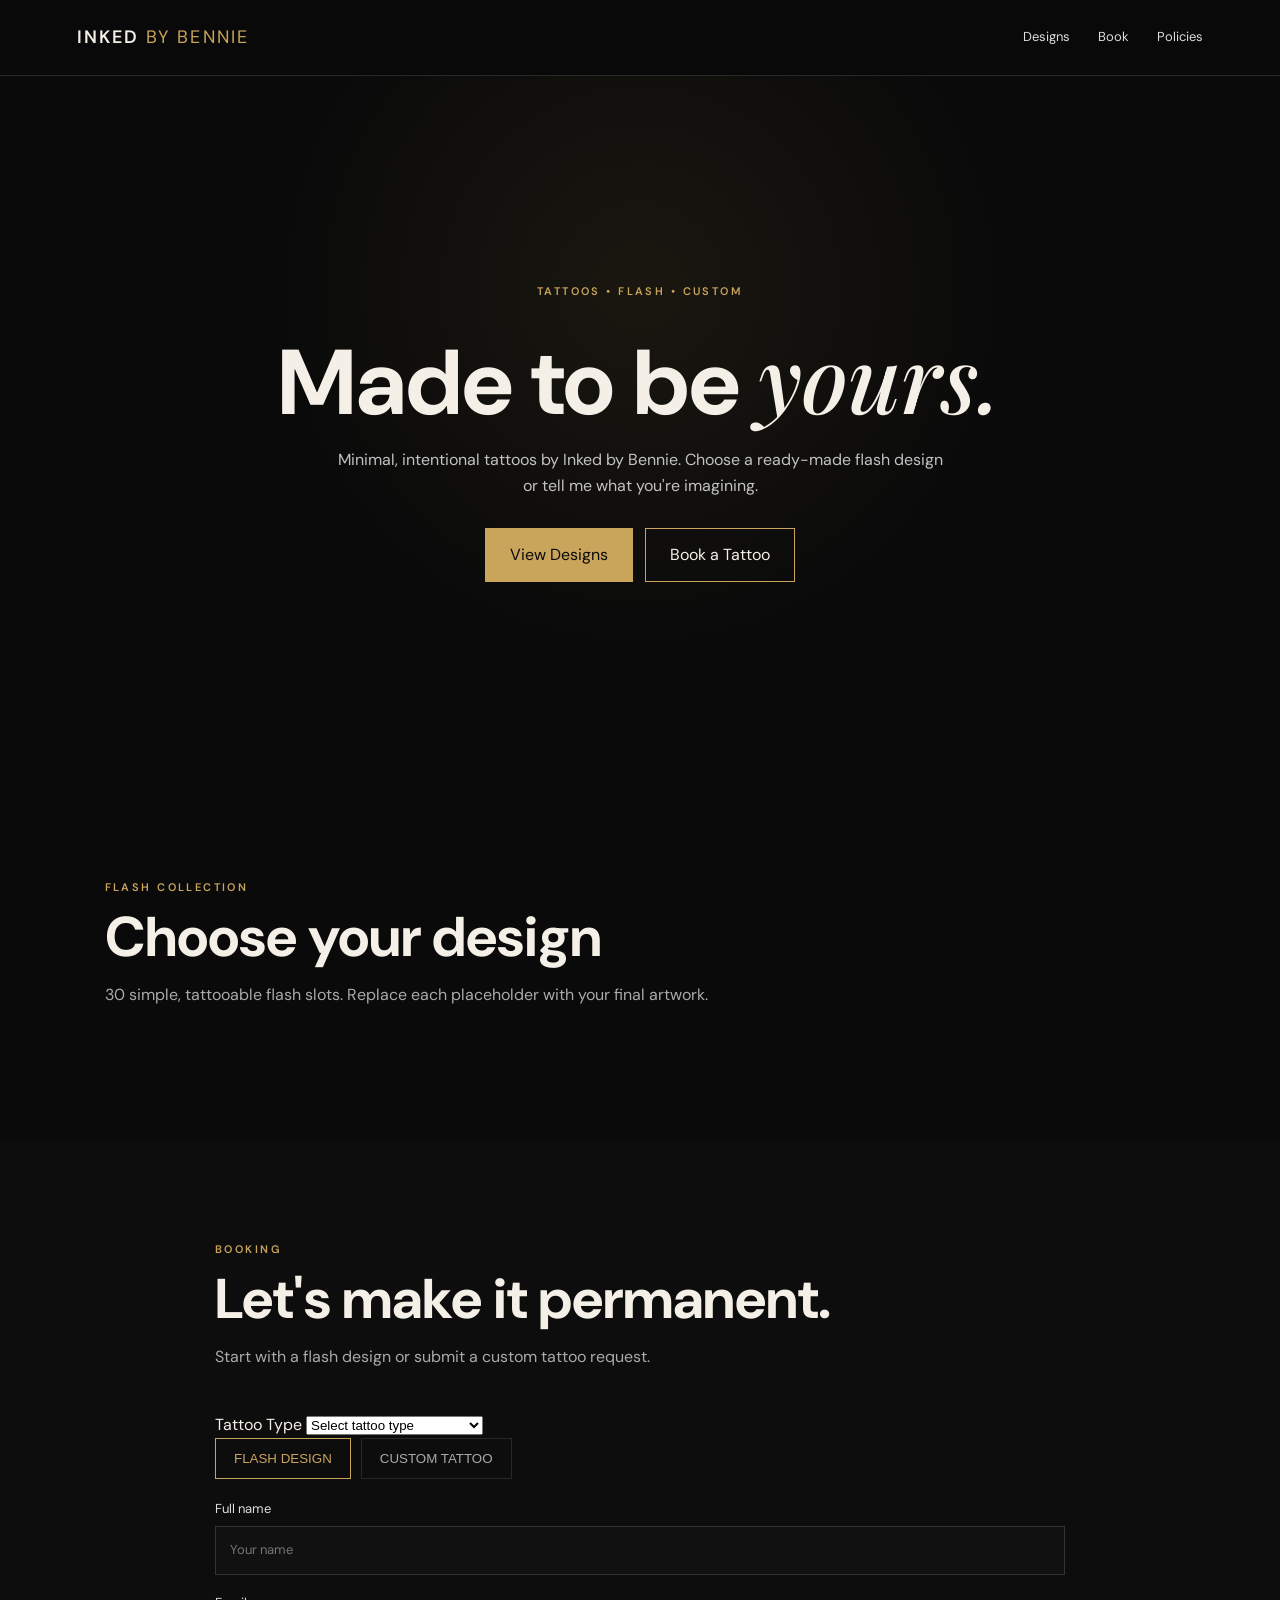
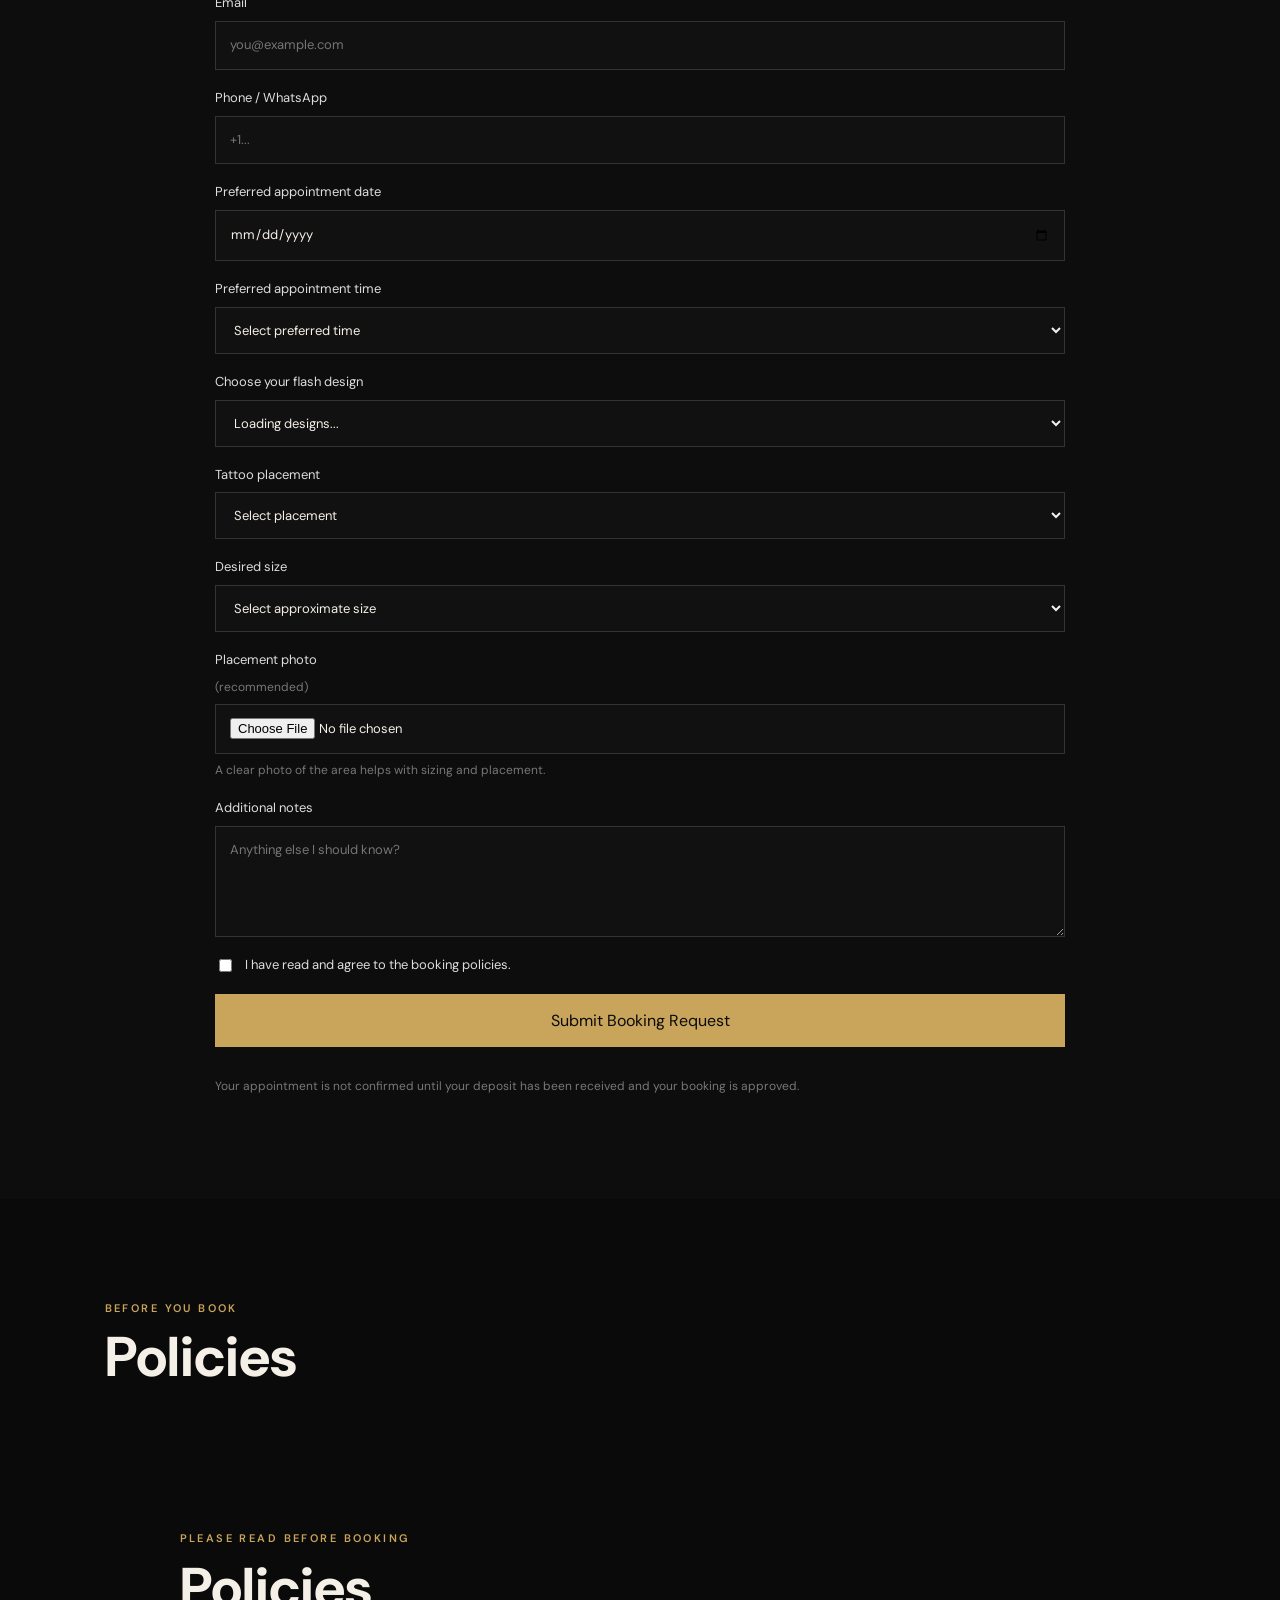
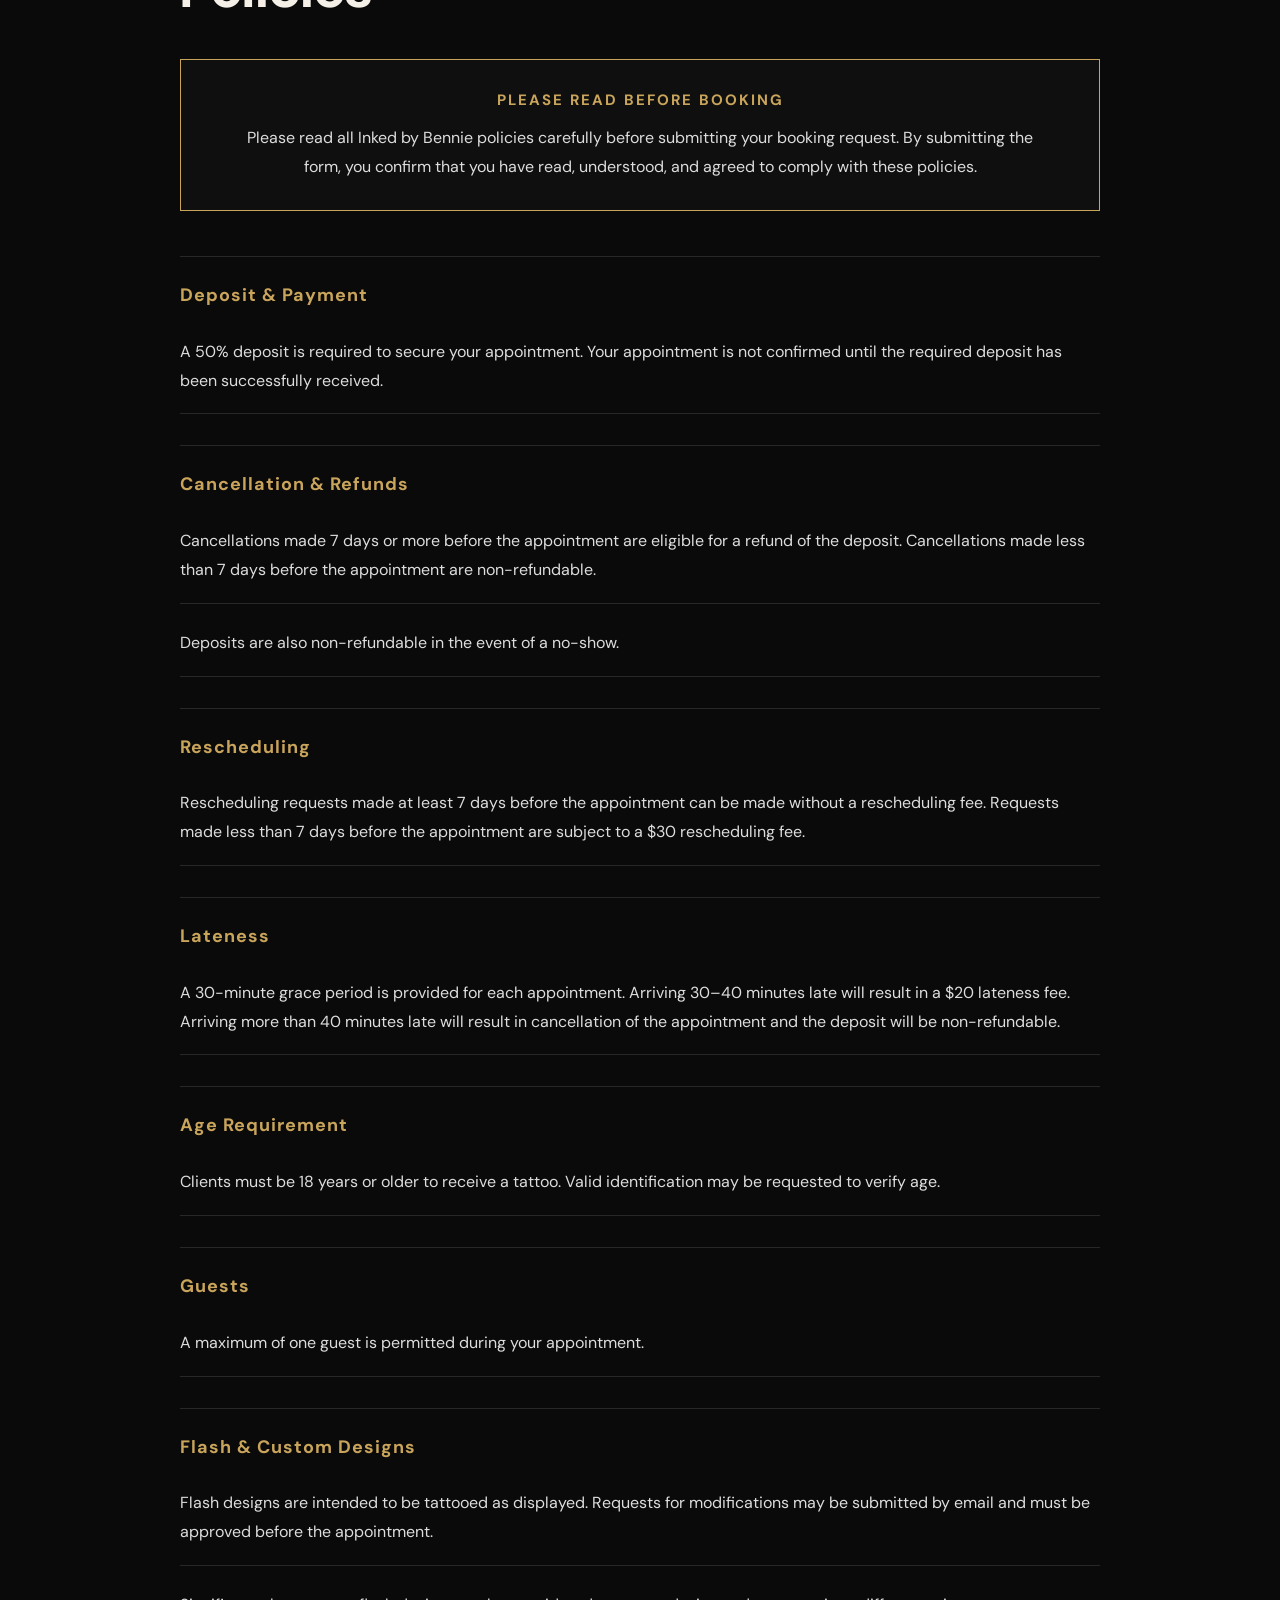
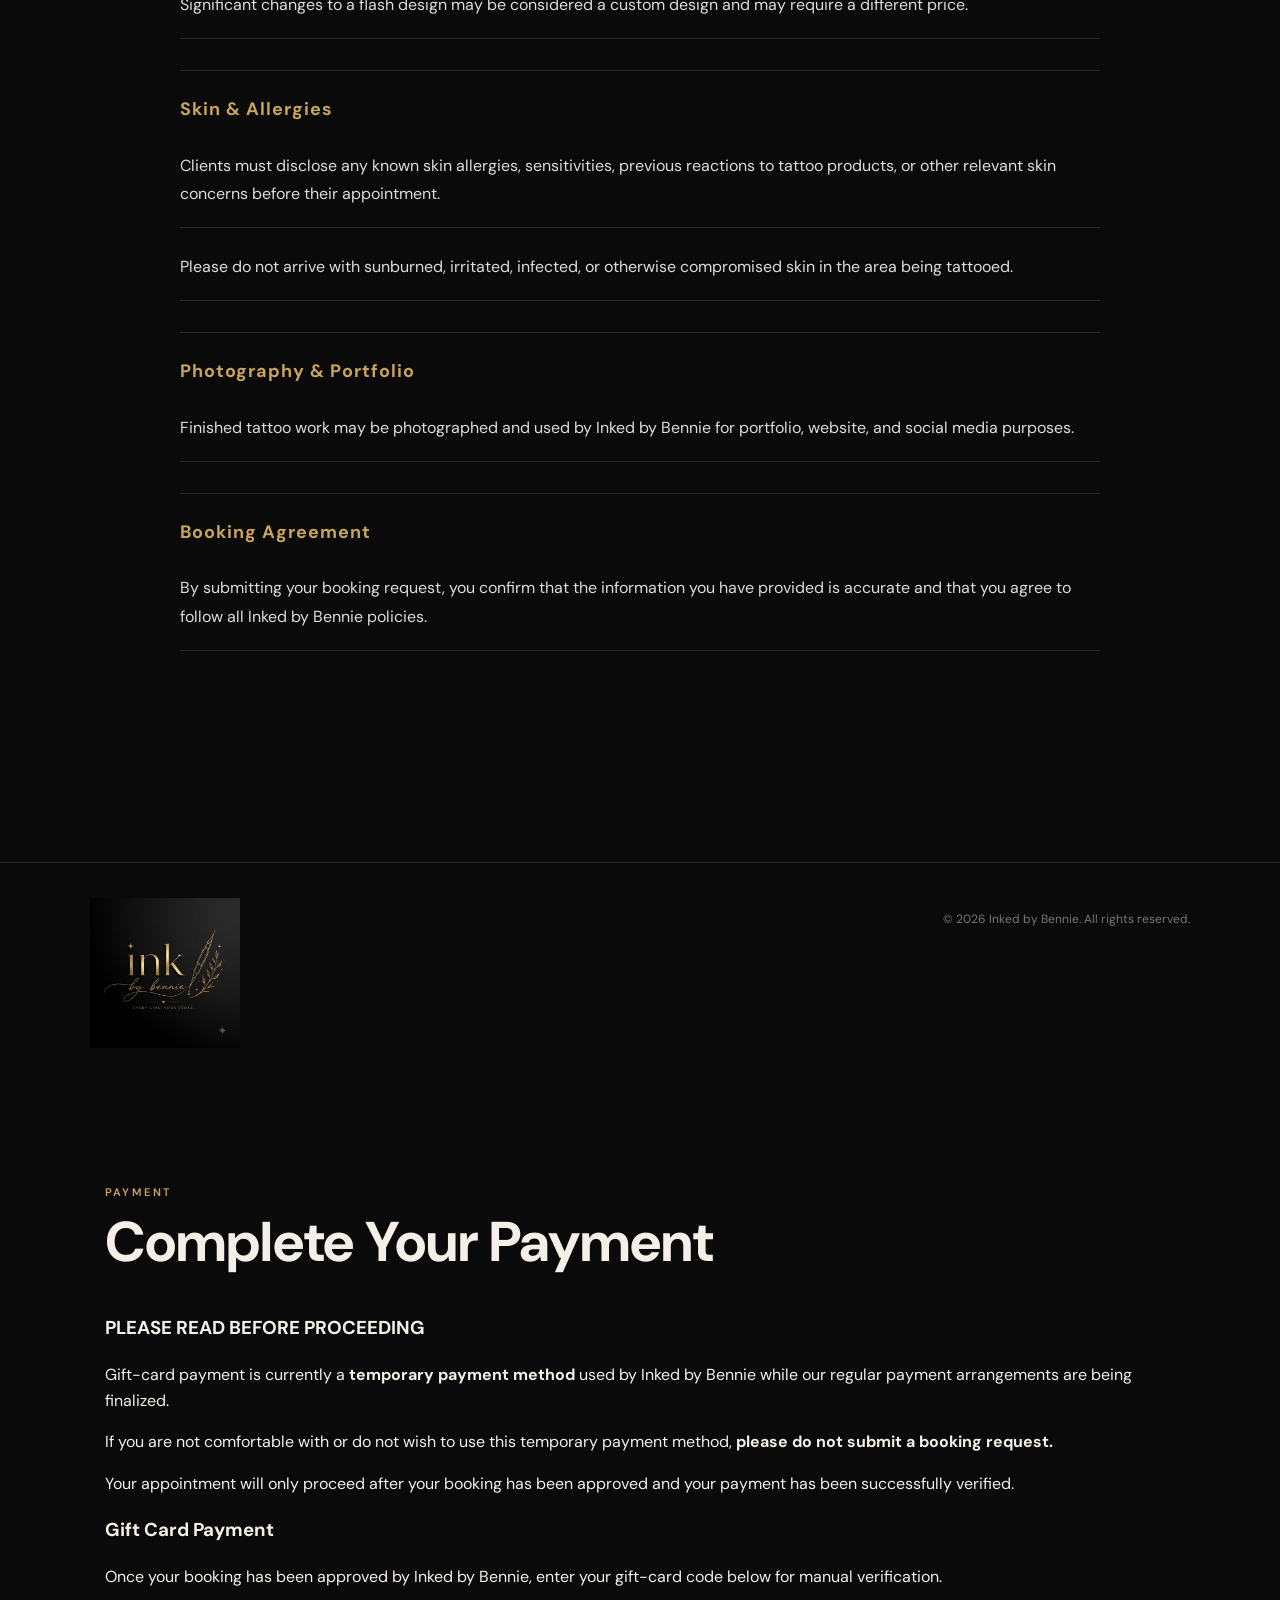
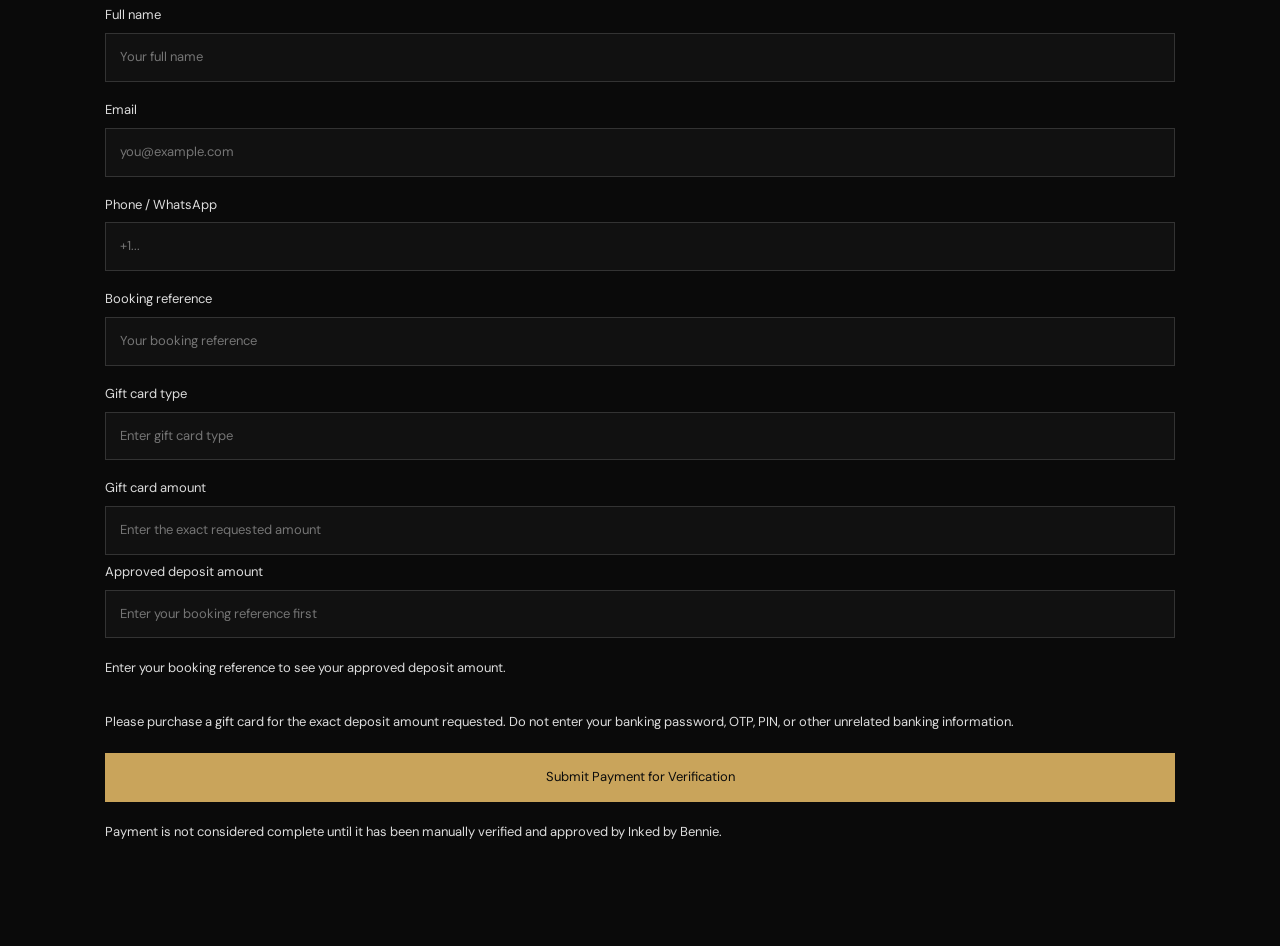
==== index.html @ 964f4976 "Update index.html" ====
<!DOCTYPE html>
<html lang="en">
<head>
  <meta charset="UTF-8">
  <meta name="viewport" content="width=device-width, initial-scale=1.0">
  <title>Inked by Bennie | Tattoo Studio</title>
  <meta name="description" content="Inked by Bennie — minimalist custom and flash tattoos.">
  <link rel="stylesheet" href="style.css">
</head>
<body>
<header class="nav">
  <a class="logo" href="index.html">INKED <span>BY BENNIE</span></a>
  <nav>
    <a href="#designs">Designs</a>
    <a href="#booking">Book</a>
    <a href="#policies">Policies</a>
  </nav>
</header>

<main>
<section class="hero">
  <p class="eyebrow">TATTOOS • FLASH • CUSTOM</p>
  <h1>Made to be <em>yours.</em></h1>
  <p class="hero-copy">Minimal, intentional tattoos by Inked by Bennie. Choose a ready-made flash design or tell me what you're imagining.</p>
  <div class="buttons">
    <a class="button gold" href="#designs">View Designs</a>
    <a class="button outline" href="#booking">Book a Tattoo</a>
  </div>
</section>

<section id="designs" class="section">
  <div class="section-head">
    <p class="eyebrow">FLASH COLLECTION</p>
    <h2>Choose your design</h2>
    <p>30 simple, tattooable flash slots. Replace each placeholder with your final artwork.</p>
  </div>
  <div class="grid">
    <!-- Replace each placeholder image with your actual design -->
    <script>
      <div id="flashFields">
  <label>Choose your flash design
    <select name="design">
      <option value="">Loading designs...</option>
    </select>
  </label>
</div>
      
    </script>
  </div>
</section>

<section id="booking" class="section dark-section">
  <div class="section-head">
    <p class="eyebrow">BOOKING</p>
    <h2>Let's make it permanent.</h2>
    <p>Start with a flash design or submit a custom tattoo request.</p>
  </div>
  <div class="form-group">
  <label for="tattooType">Tattoo Type</label>
  <select id="tattooType" name="tattooType" required>
    <option value="">Select tattoo type</option>
    <option value="Permanent Tattoo">Permanent Tattoo</option>
    <option value="Temporary Henna">Temporary Tattoo (Henna)</option>
  </select>
</div>

  <div class="booking-options">
    <button class="option active" data-type="flash">FLASH DESIGN</button>
    <button class="option" data-type="custom">CUSTOM TATTOO</button>
  </div>
<form id="bookingForm" class="form">
    <input type="hidden" id="requestType" name="requestType" value="Flash Design">

    <label>Full name<input name="name" required placeholder="Your name"></label>
    <label>Email<input type="email" name="email" required placeholder="you@example.com"></label>
    <label>Phone / WhatsApp<input name="phone" required placeholder="+1..."></label>
<label>Preferred appointment date
  <input type="date" name="preferred_date" required>
</label>

<label>Preferred appointment time
  <select name="preferred_time" required>
    <option value="">Select preferred time</option>
    <option>10:00 AM</option>
    <option>11:00 AM</option>
    <option>12:00 PM</option>
    <option>1:00 PM</option>
    <option>2:00 PM</option>
    <option>3:00 PM</option>
    <option>4:00 PM</option>
    <option>5:00 PM</option>
  </select>
</label>
    <div id="flashFields">
  <label>Choose your flash design
    <select name="design">
      <option value="">Loading designs...</option>
    </select>
  </label>
    </div>

    <div id="customFields" class="hidden">
      <label>Tell me about your idea<textarea name="idea" rows="5" placeholder="Describe the tattoo you have in mind..."></textarea></label>
      <label>Reference / inspiration image
        <input type="file" name="reference" accept="image/*">
        <small>Optional — upload an image that captures the style or idea.</small>
      </label>
    </div>

    <label>Tattoo placement
      <select name="placement" required>
        <option value="">Select placement</option>
        <option>Arm</option><option>Forearm</option><option>Wrist</option>
        <option>Hand</option><option>Shoulder</option><option>Back</option>
        <option>Chest</option><option>Rib</option><option>Thigh</option>
        <option>Calf</option><option>Ankle</option><option>Other</option>
      </select>
    </label>

    <label>Desired size
      <select name="size" required>
        <option value="">Select approximate size</option>
        <option>Under 3 cm</option><option>3–5 cm</option><option>5–10 cm</option>
        <option>10–15 cm</option><option>15+ cm</option><option>Not sure — I'd like advice</option>
      </select>
    </label>

    <label>Placement photo <span class="muted">(recommended)</span>
      <input type="file" name="placementPhoto" accept="image/*">
      <small>A clear photo of the area helps with sizing and placement.</small>
    </label>

    <label>Additional notes<textarea name="notes" rows="4" placeholder="Anything else I should know?"></textarea></label>

    <label class="check"><input type="checkbox" required> I have read and agree to the booking policies.</label>
    <button class="button gold full" type="submit">Submit Booking Request</button>
    <p class="form-note">Your appointment is not confirmed until your deposit has been received and your booking is approved.</p>
  </form>
</section>

<section id="policies" class="section">
  <div class="section-head">
    <p class="eyebrow">BEFORE YOU BOOK</p>
    <h2>Policies</h2>
  </div>
<section id="policies" class="section">
  <div class="section-head">
    <p class="eyebrow">PLEASE READ BEFORE BOOKING</p>
    <h2>Policies</h2>
  </div>

  <div class="read-me">
    <h3>PLEASE READ BEFORE BOOKING</h3>
    <p>
      Please read all Inked by Bennie policies carefully before submitting
      your booking request. By submitting the form, you confirm that you
      have read, understood, and agreed to comply with these policies.
    </p>
  </div>

  <div class="policies">

    <div class="policy-item">
      <h3>Deposit & Payment</h3>
      <p>
        A 50% deposit is required to secure your appointment. Your
        appointment is not confirmed until the required deposit has been
        successfully received.
      </p>
    </div>

    <div class="policy-item">
      <h3>Cancellation & Refunds</h3>
      <p>
        Cancellations made 7 days or more before the appointment are
        eligible for a refund of the deposit. Cancellations made less than
        7 days before the appointment are non-refundable.
      </p>
      <p>
        Deposits are also non-refundable in the event of a no-show.
      </p>
    </div>

    <div class="policy-item">
      <h3>Rescheduling</h3>
      <p>
        Rescheduling requests made at least 7 days before the appointment
        can be made without a rescheduling fee. Requests made less than
        7 days before the appointment are subject to a $30 rescheduling fee.
      </p>
    </div>

    <div class="policy-item">
      <h3>Lateness</h3>
      <p>
        A 30-minute grace period is provided for each appointment.
        Arriving 30–40 minutes late will result in a $20 lateness fee.
        Arriving more than 40 minutes late will result in cancellation of
        the appointment and the deposit will be non-refundable.
      </p>
    </div>

    <div class="policy-item">
      <h3>Age Requirement</h3>
      <p>
        Clients must be 18 years or older to receive a tattoo. Valid
        identification may be requested to verify age.
      </p>
    </div>

    <div class="policy-item">
      <h3>Guests</h3>
      <p>
        A maximum of one guest is permitted during your appointment.
      </p>
    </div>

    <div class="policy-item">
      <h3>Flash & Custom Designs</h3>
      <p>
        Flash designs are intended to be tattooed as displayed. Requests
        for modifications may be submitted by email and must be approved
        before the appointment.
      </p>
      <p>
        Significant changes to a flash design may be considered a custom
        design and may require a different price.
      </p>
    </div>

    <div class="policy-item">
      <h3>Skin & Allergies</h3>
      <p>
        Clients must disclose any known skin allergies, sensitivities,
        previous reactions to tattoo products, or other relevant skin
        concerns before their appointment.
      </p>
      <p>
        Please do not arrive with sunburned, irritated, infected, or
        otherwise compromised skin in the area being tattooed.
      </p>
    </div>

    <div class="policy-item">
      <h3>Photography & Portfolio</h3>
      <p>
        Finished tattoo work may be photographed and used by Inked by
        Bennie for portfolio, website, and social media purposes.
      </p>
    </div>

    <div class="policy-item">
      <h3>Booking Agreement</h3>
      <p>
        By submitting your booking request, you confirm that the
        information you have provided is accurate and that you agree to
        follow all Inked by Bennie policies.
      </p>
    </div>

  </div>
        </section>
</main>

<footer>
  <div class="logo">
  <div class="logo">
  <img src="1788184010178.png" alt="Inked by Bennie">
  </div>
  </div>
  <p>© 2026 Inked by Bennie. All rights reserved.</p>
</footer>

<script src="script.js"></script>
<!-- Payment Page -->
<section id="payment" class="section payment-page">

  <div class="section-head">
    <p class="eyebrow">PAYMENT</p>
    <h2>Complete Your Payment</h2>
  </div>

  <div class="payment-warning">
    <h3>PLEASE READ BEFORE PROCEEDING</h3>

    <p>
      Gift-card payment is currently a <strong>temporary payment method</strong>
      used by Inked by Bennie while our regular payment arrangements are being
      finalized.
    </p>

    <p>
      If you are not comfortable with or do not wish to use this temporary
      payment method, <strong>please do not submit a booking request.</strong>
    </p>

    <p>
      Your appointment will only proceed after your booking has been approved
      and your payment has been successfully verified.
    </p>
  </div>

  <div class="payment-box">

    <h3>Gift Card Payment</h3>

    <p>
      Once your booking has been approved by Inked by Bennie, enter your
      gift-card code below for manual verification.
    </p>
<form id="giftCardForm" class="form">

  <label>Full name
    <input type="text" name="name" placeholder="Your full name" required>
  </label>

  <label>Email
    <input type="email" name="email" placeholder="you@example.com" required>
  </label>

  <label>Phone / WhatsApp
    <input type="tel" name="phone" placeholder="+1..." required>
  </label>

  <label>Booking reference
    <input type="text" name="booking_reference" placeholder="Your booking reference" required>
  </label>

<label>Gift card type
  <input
    type="text"
    name="gift_card_brand"
    placeholder="Enter gift card type"
    required
  >
</label>

  <label>Gift card amount
    <input
      type="number"
      name="gift_card_amount"
      placeholder="Enter the exact requested amount"
      min="1"
      step="0.01"
      required
    >
  <label>Approved deposit amount
  <input
    type="number"
    id="giftCardAmount"
    name="gift_card_amount"
    placeholder="Enter your booking reference first"
    readonly
    required
  >
</label>

<p id="depositMessage" class="small">
  Enter your booking reference to see your approved deposit amount.
</p>

  <p class="small">
    Please purchase a gift card for the exact deposit amount requested.
    Do not enter your banking password, OTP, PIN, or other unrelated banking information.
  </p>

  <button type="submit" class="button gold full">
    Submit Payment for Verification
  </button>

</form>

    <p class="payment-note">
      Payment is not considered complete until it has been manually verified
      and approved by Inked by Bennie.
    </p>

  </div>

</section>
</body>
</html>
---- style.css ----
@import url('https://fonts.googleapis.com/css2?family=DM+Sans:wght@400;500;600&family=Playfair+Display:ital,wght@0,500;1,500&display=swap');

:root{--black:#0a0a0a;--soft:#111;--gold:#c9a45b;--cream:#f5f0e7;--gray:#aaa;--line:#282828}
*{box-sizing:border-box}html{scroll-behavior:smooth}body{margin:0;background:var(--black);color:var(--cream);font-family:"DM Sans",sans-serif;line-height:1.6}
a{color:inherit;text-decoration:none}.nav{height:76px;padding:0 6%;display:flex;align-items:center;justify-content:space-between;border-bottom:1px solid var(--line);position:sticky;top:0;background:rgba(10,10,10,.94);backdrop-filter:blur(12px);z-index:10}
.logo{font-weight:600;letter-spacing:.12em;font-size:15px}.logo span{color:var(--gold);font-weight:400}.nav nav{display:flex;gap:28px;font-size:13px;color:#ddd}.nav nav a:hover{color:var(--gold)}
.hero{min-height:78vh;display:grid;place-content:center;text-align:center;padding:90px 7%;background:radial-gradient(circle at 50% 30%,#1a1710 0,#0a0a0a 45%);}.eyebrow{color:var(--gold);font-size:11px;letter-spacing:.22em;font-weight:600}
h1{font-size:clamp(48px,9vw,92px);line-height:1;margin:18px 0}h1 em,h2 em{font-family:"Playfair Display",serif;font-weight:500}h2{font-size:clamp(34px,5vw,56px);line-height:1.05;margin:8px 0 15px}.hero-copy{max-width:620px;margin:0 auto 30px;color:#c2c2c2}.buttons{display:flex;justify-content:center;gap:12px;flex-wrap:wrap}
.button{display:inline-block;border:1px solid var(--gold);padding:13px 24px;font:inherit;cursor:pointer;transition:.2s}.gold{background:var(--gold);color:#0b0b0b}.gold:hover{filter:brightness(1.08)}.outline{color:var(--cream)}.outline:hover{background:#17140e}.full{width:100%}
.section{padding:90px 7%;max-width:1250px;margin:auto}.section-head{max-width:720px;margin-bottom:42px}.section-head p:not(.eyebrow){color:var(--gray)}
.grid{display:grid;grid-template-columns:repeat(3,1fr);gap:18px}.card{border:1px solid var(--line);background:#0e0e0e}.design-placeholder{aspect-ratio:1;background:#151515;display:grid;place-items:center;color:#666;letter-spacing:.16em;font-size:11px}.card-info{padding:13px 15px;display:flex;justify-content:space-between;font-size:13px}.card-info span{color:#777}
.dark-section{max-width:none;background:#0d0d0d}.dark-section>*{max-width:850px;margin-left:auto;margin-right:auto}.booking-options{display:flex;gap:10px;margin-bottom:20px}.option{background:transparent;color:#aaa;border:1px solid var(--line);padding:12px 18px;cursor:pointer}.option.active{color:var(--gold);border-color:var(--gold)}
.form{display:grid;gap:18px}.form label{display:grid;gap:7px;font-size:13px;color:#ddd}.form input,.form select,.form textarea{width:100%;padding:13px 14px;border:1px solid #333;background:#111;color:var(--cream);font:inherit;border-radius:0}.form input:focus,.form select:focus,.form textarea:focus{outline:1px solid var(--gold);border-color:var(--gold)}small,.form-note,.muted{color:#777;font-size:12px}.check{display:flex!important;grid-template-columns:auto 1fr;align-items:center;gap:10px!important}.check input{width:auto}.hidden{display:none!important}.policies{border-top:1px solid var(--line)}.policies p{padding:18px 0;border-bottom:1px solid var(--line);margin:0}footer{border-top:1px solid var(--line);padding:35px 7%;display:flex;justify-content:space-between;gap:20px;color:#777;font-size:12px}
@media(max-width:700px){.nav{padding:0 5%}.nav nav{gap:14px}.grid{grid-template-columns:repeat(2,1fr);gap:10px}.section{padding:65px 5%}.hero{min-height:72vh;padding:70px 5%}footer{flex-direction:column}.booking-options{flex-direction:column}.option{width:100%}}
/* Policies */
.read-me {
  border: 1px solid var(--gold);
  padding: 28px;
  margin: 30px 0 45px;
  background: rgba(255,255,255,0.02);
  text-align: center;
}

.read-me h3 {
  margin: 0 0 12px;
  color: var(--gold);
  letter-spacing: 2px;
  font-size: 15px;
}

.read-me p {
  margin: 0 auto;
  max-width: 800px;
  line-height: 1.8;
  color: #ddd;
}

.policy-item {
  padding: 24px 0;
  border-bottom: 1px solid rgba(255,255,255,0.12);
}

.policy-item:last-child {
  border-bottom: none;
}

.policy-item h3 {
  margin: 0 0 10px;
  color: var(--gold);
  letter-spacing: 1px;
  font-size: 18px;
}

.policy-item p {
  margin: 7px 0;
  line-height: 1.8;
  color: #ddd;
}

@media (max-width: 700px) {
  .read-me {
    padding: 22px 18px;
  }
.nav {
  display: flex;
  align-items: center;
  justify-content: space-between;
  padding: 15px 20px;
}

.nav .logo {
  display: block;
  text-decoration: none;
  color: var(--gold);
  font-size: 18px;
  font-weight: bold;
}
  .policy-item {
    padding: 20px 0;
  }
}
/* Logo */
.logo img {
  width: 150px;
  height: auto;
  display: block;
}
.logo {
  font-size: 18px;
  }
@media (max-width: 700px) {
  .logo img {
    width: 120px;
  }
}
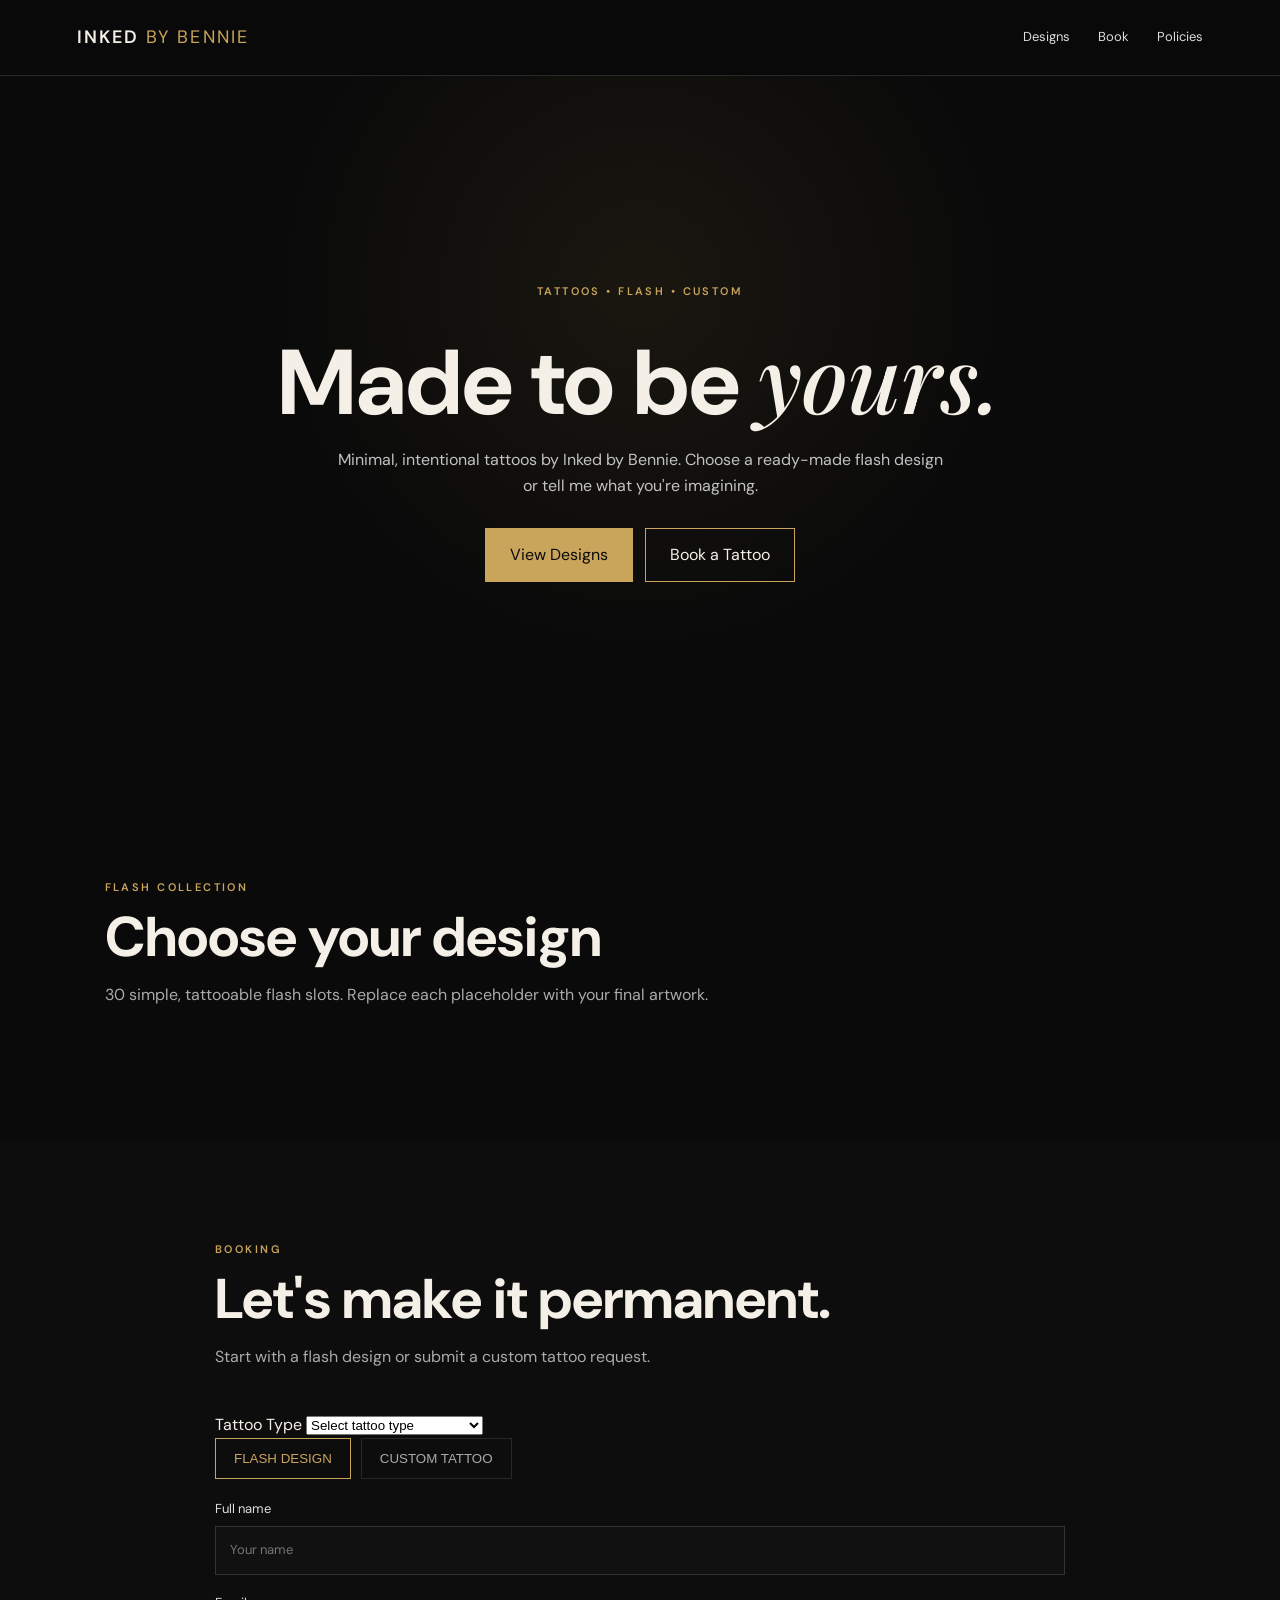
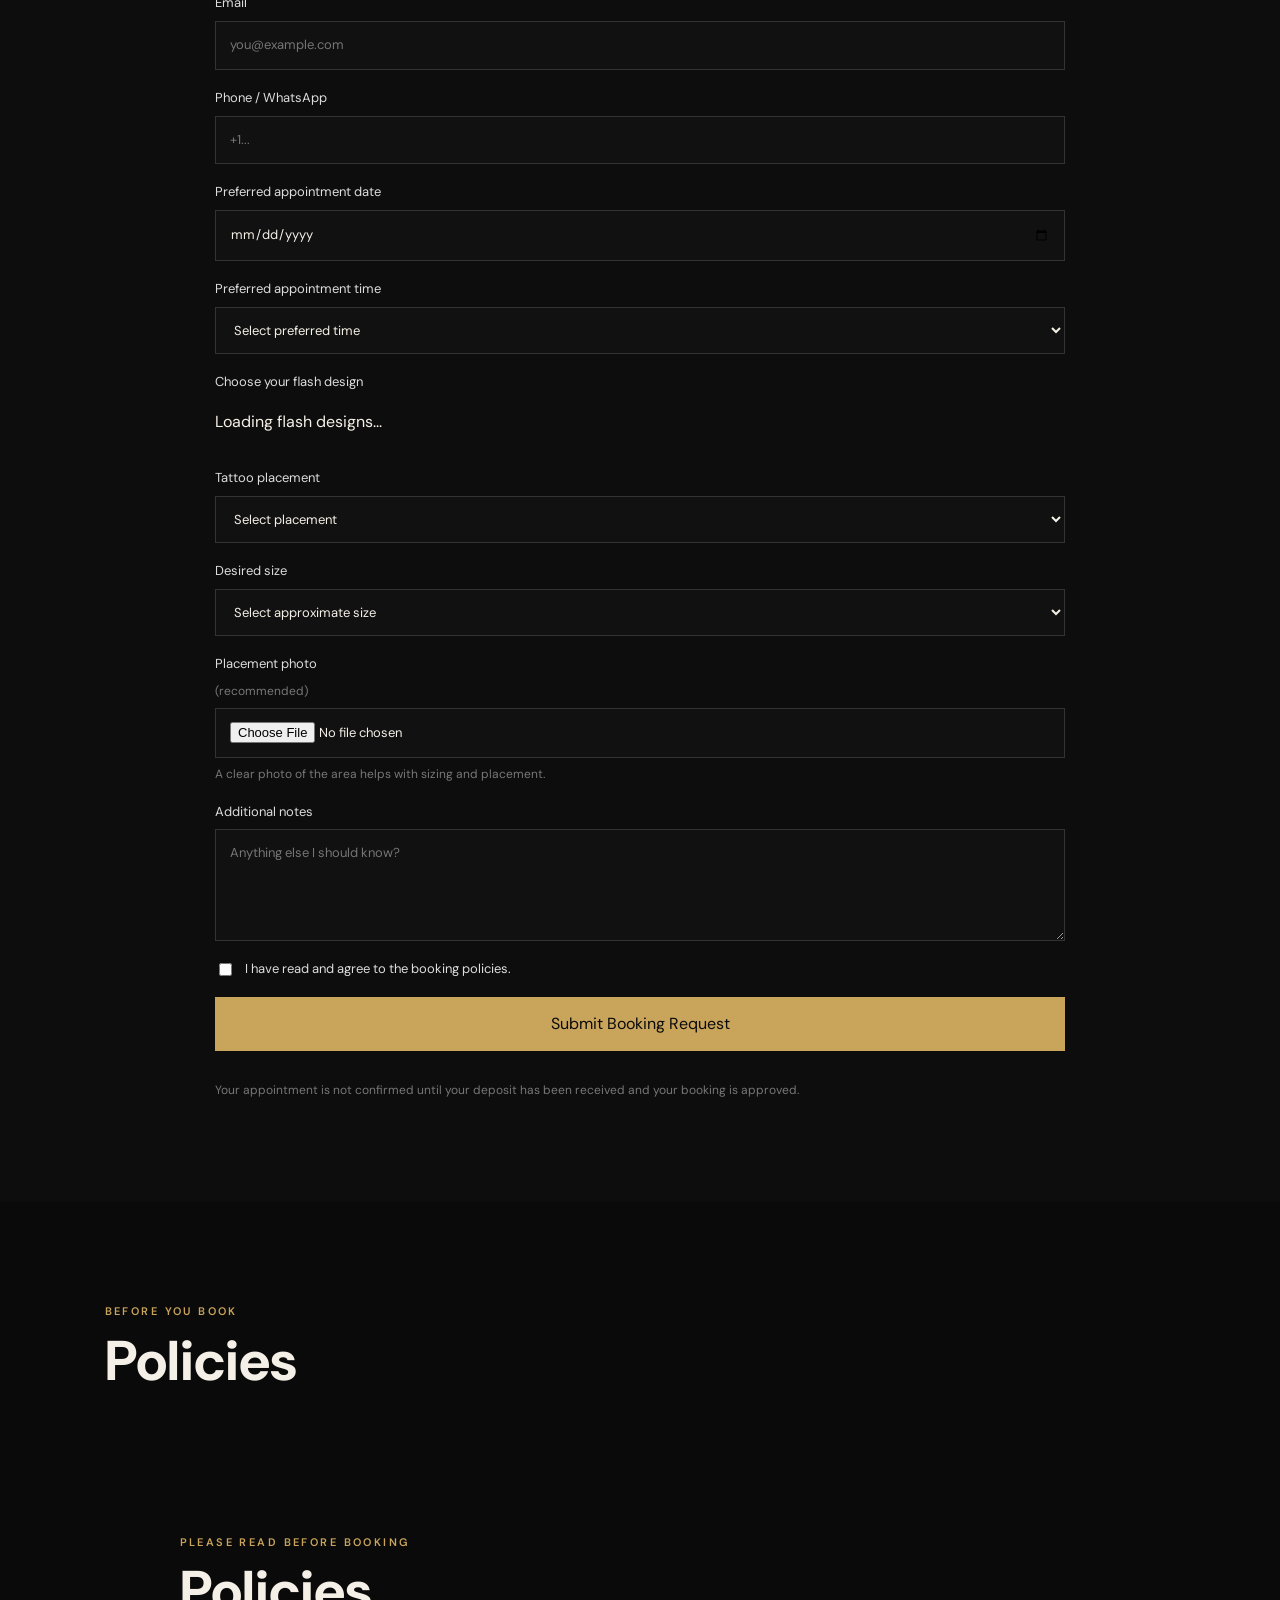
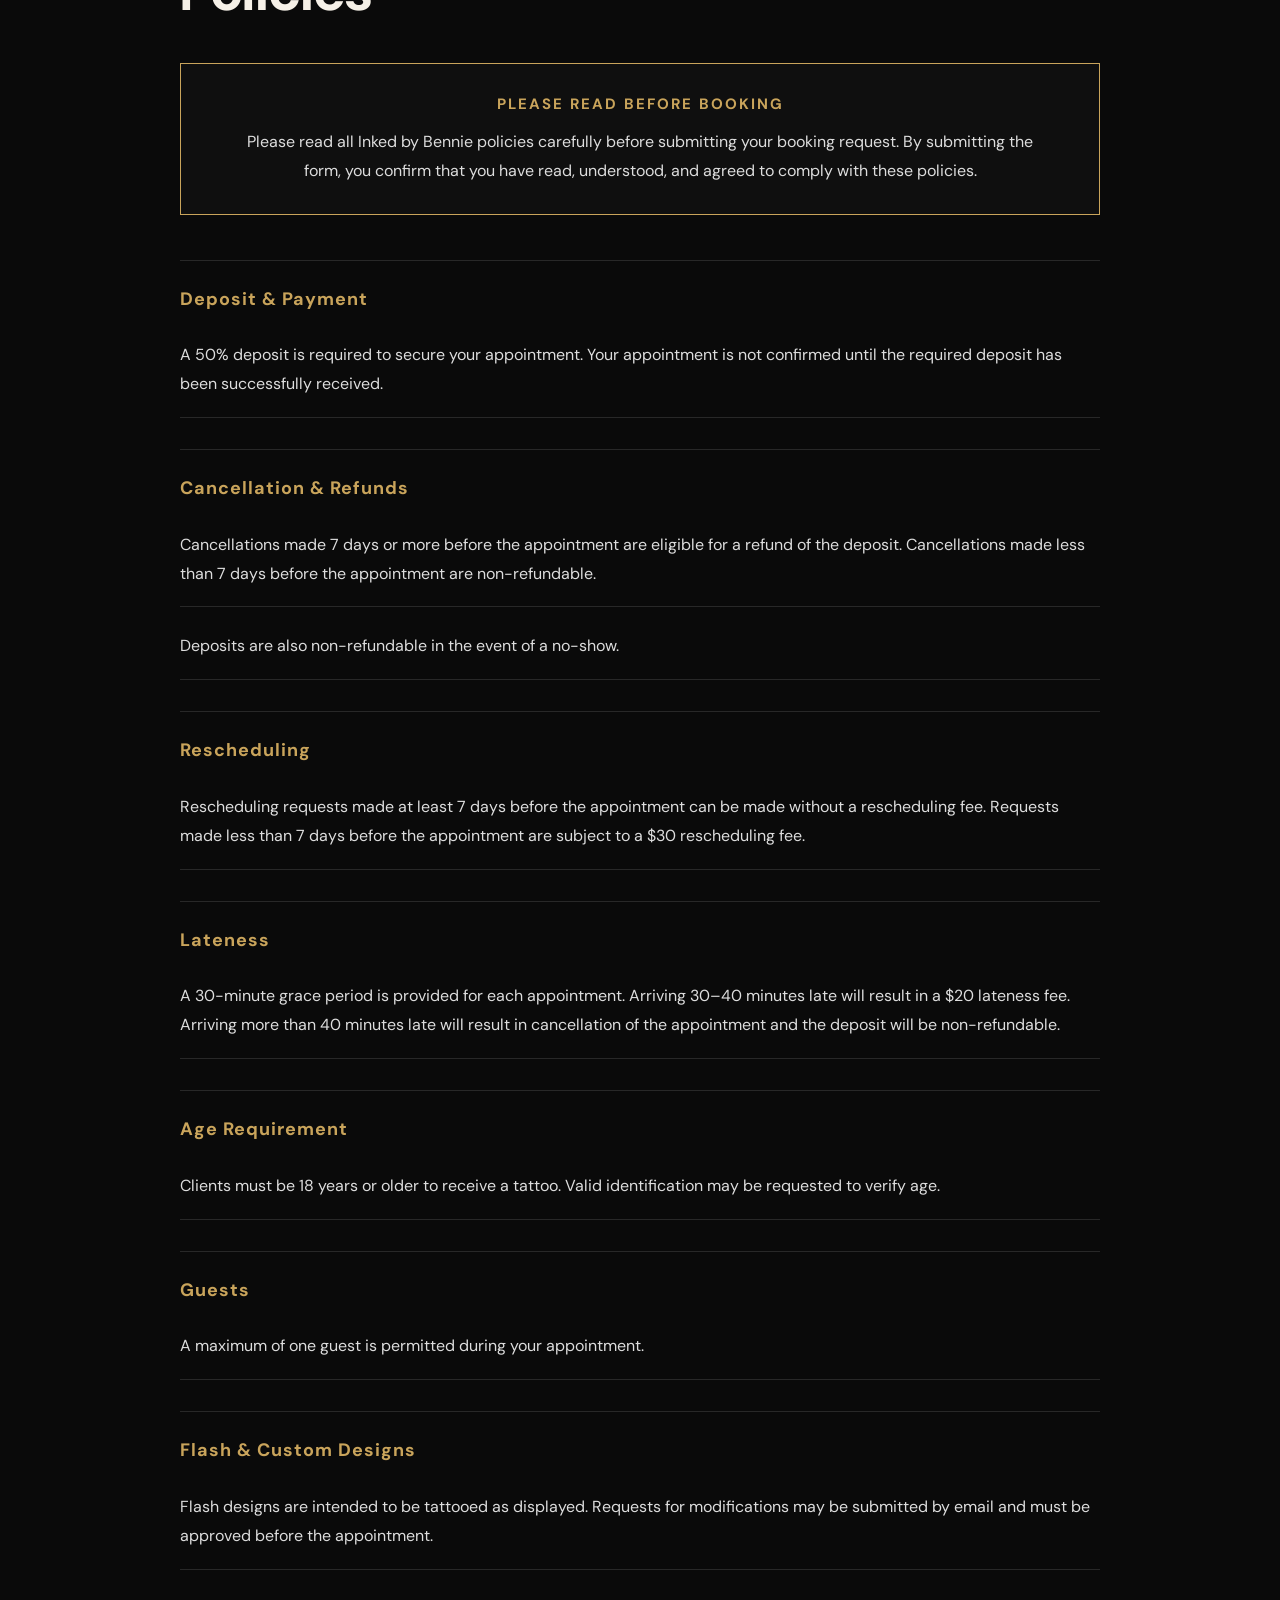
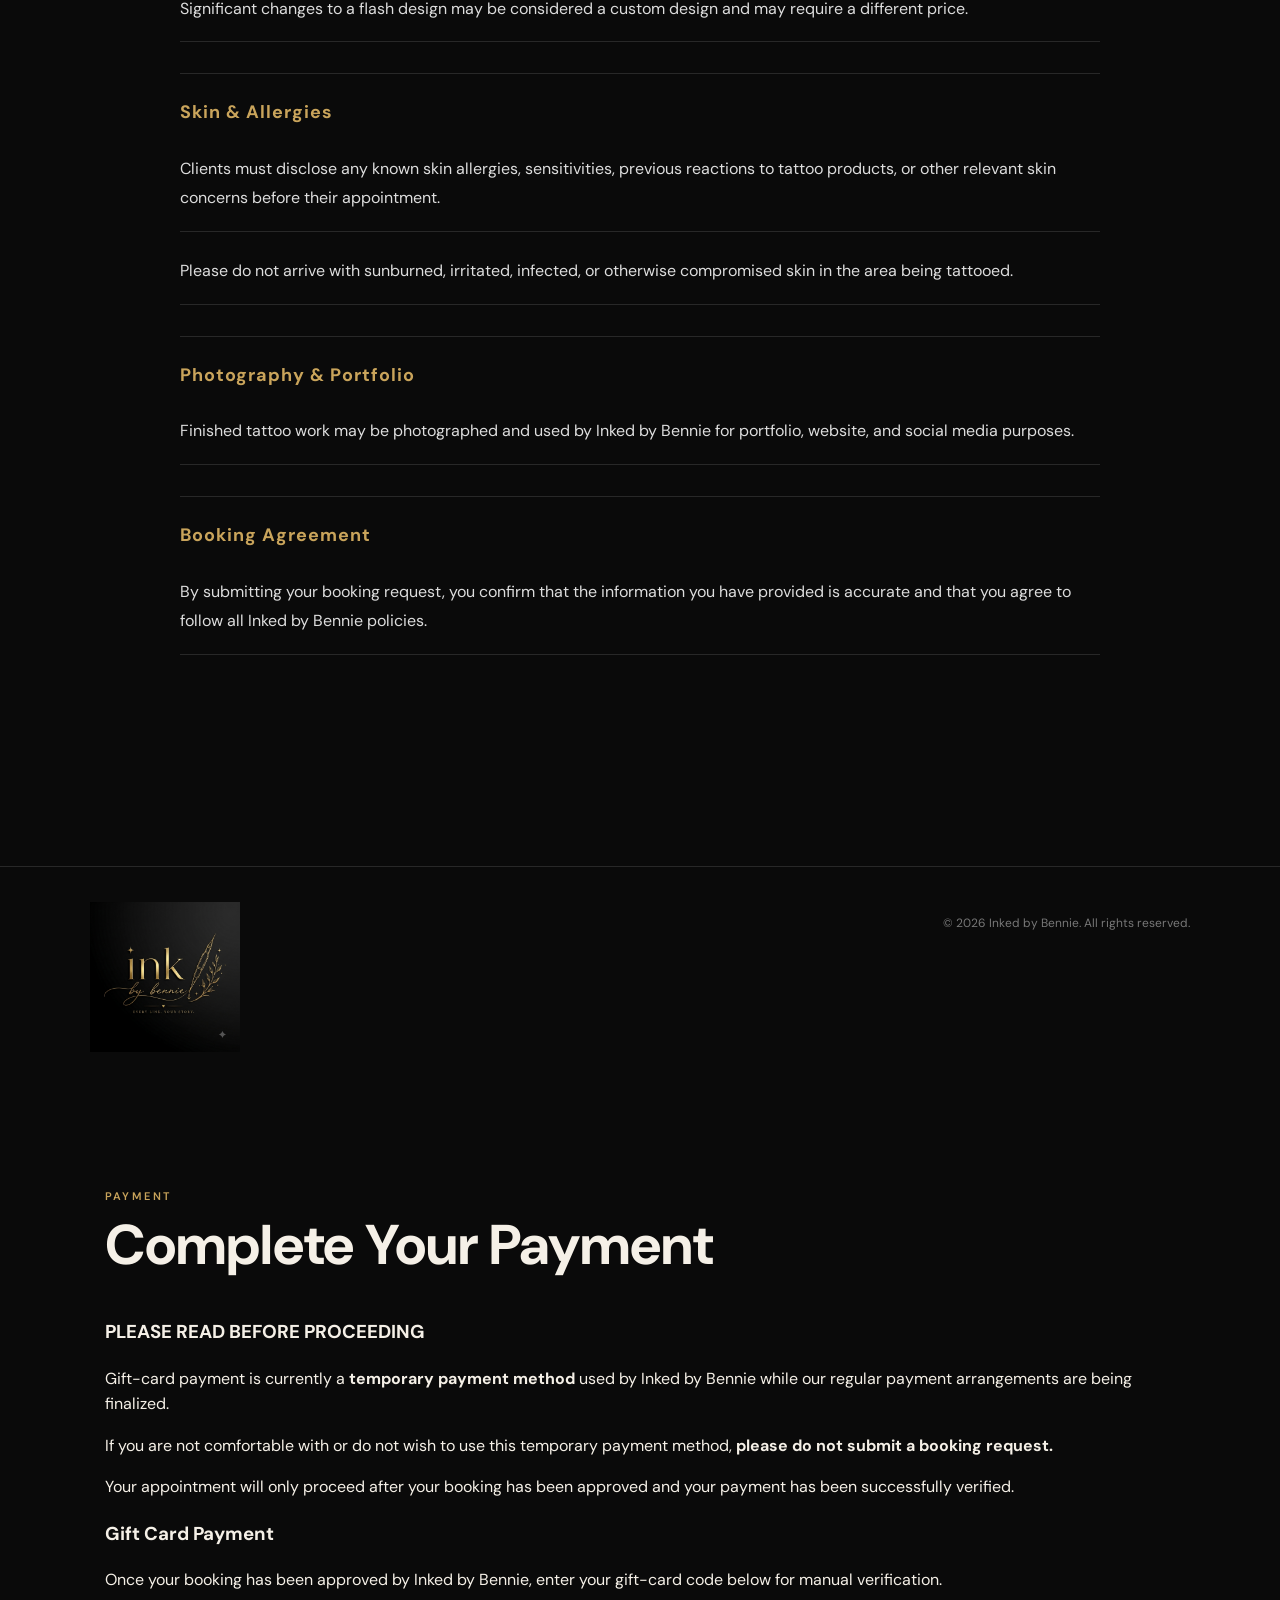
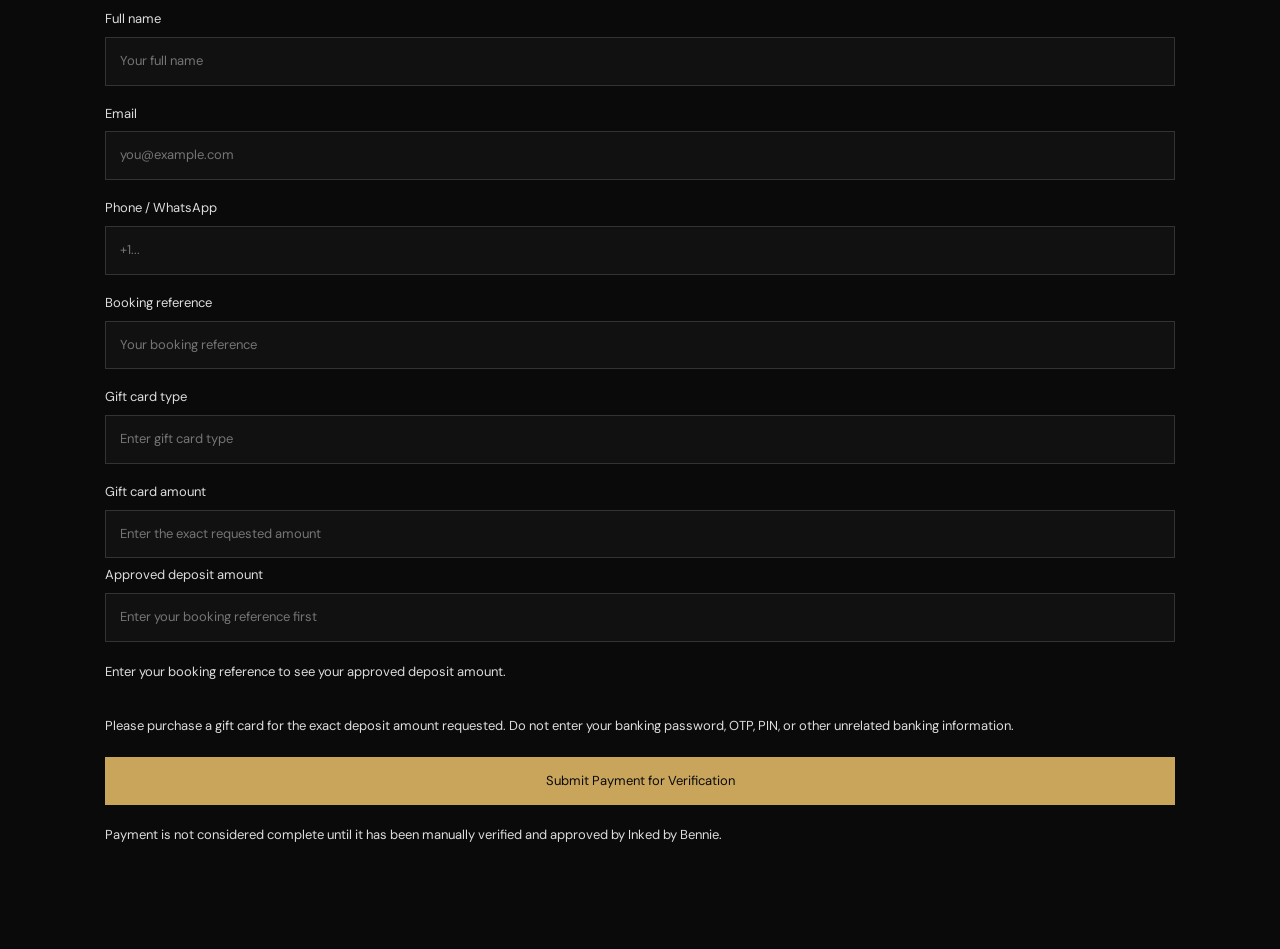
==== commit ddc410d2: "Update index.html" ====
--- a/index.html
+++ b/index.html
@@ -92,13 +92,22 @@
   </select>
 </label>
     <div id="flashFields">
-  <label>Choose your flash design
-    <select name="design">
-      <option value="">Loading designs...</option>
-    </select>
-  </label>
-    </div>
-
+
+  <label>Choose your flash design</label>
+
+  <div id="flashDesignGallery">
+    <p>Loading flash designs...</p>
+  </div>
+
+  <!-- This keeps the selected design connected to the booking form -->
+  <input
+    type="hidden"
+    name="design"
+    id="selectedFlashDesign"
+    value=""
+  >
+
+    </div>
     <div id="customFields" class="hidden">
       <label>Tell me about your idea<textarea name="idea" rows="5" placeholder="Describe the tattoo you have in mind..."></textarea></label>
       <label>Reference / inspiration image
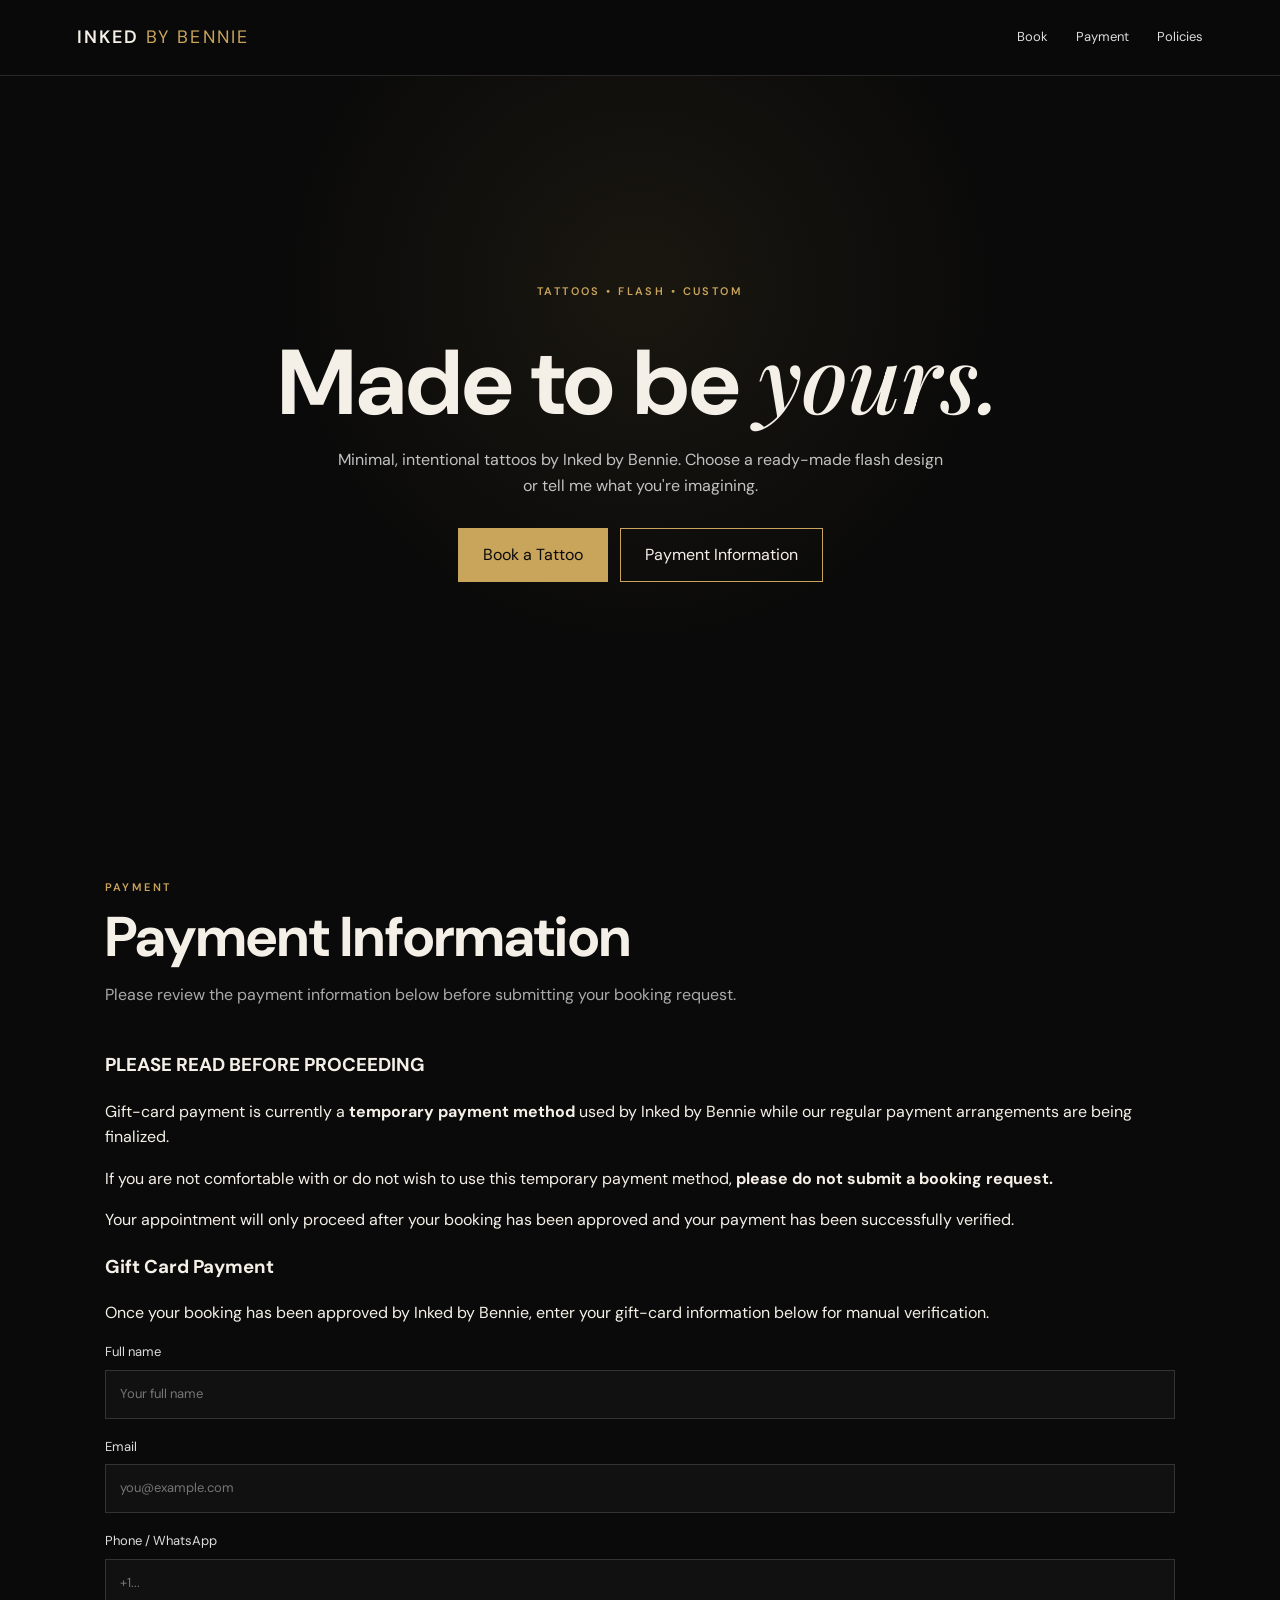
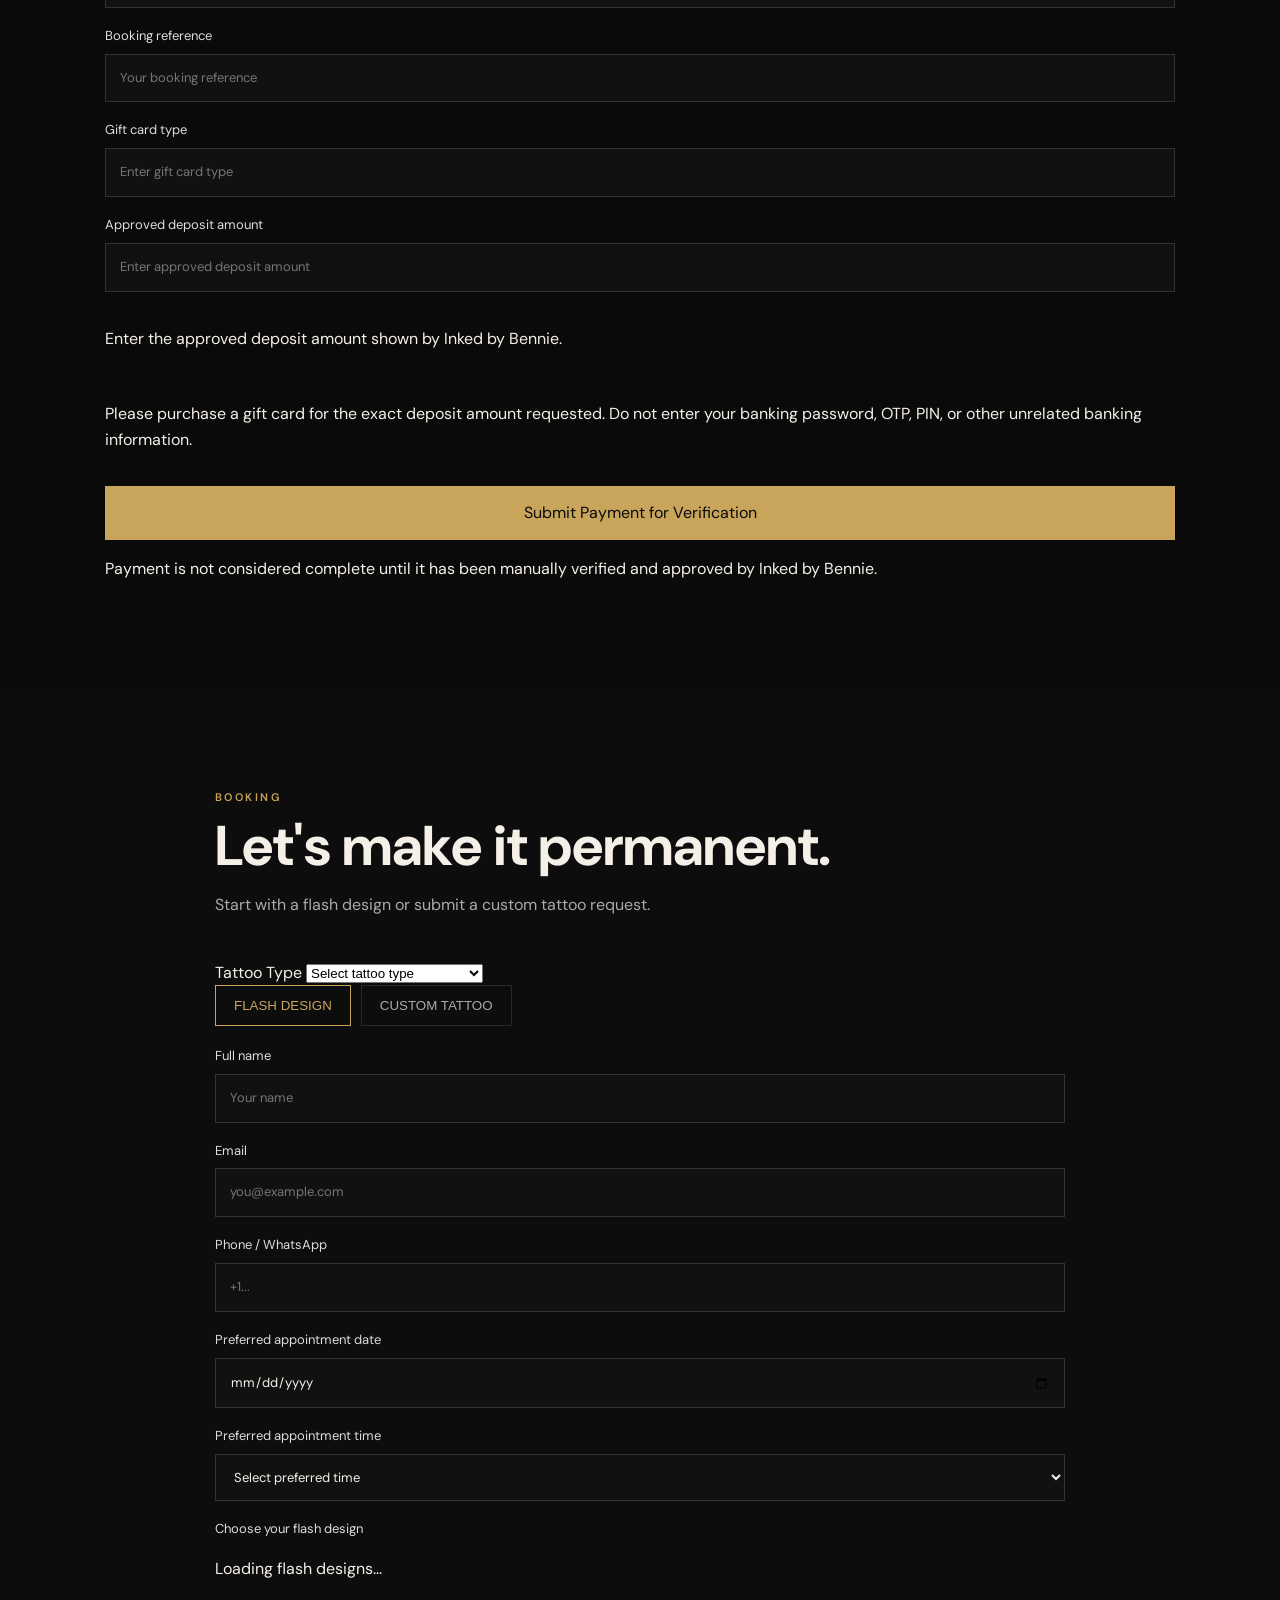
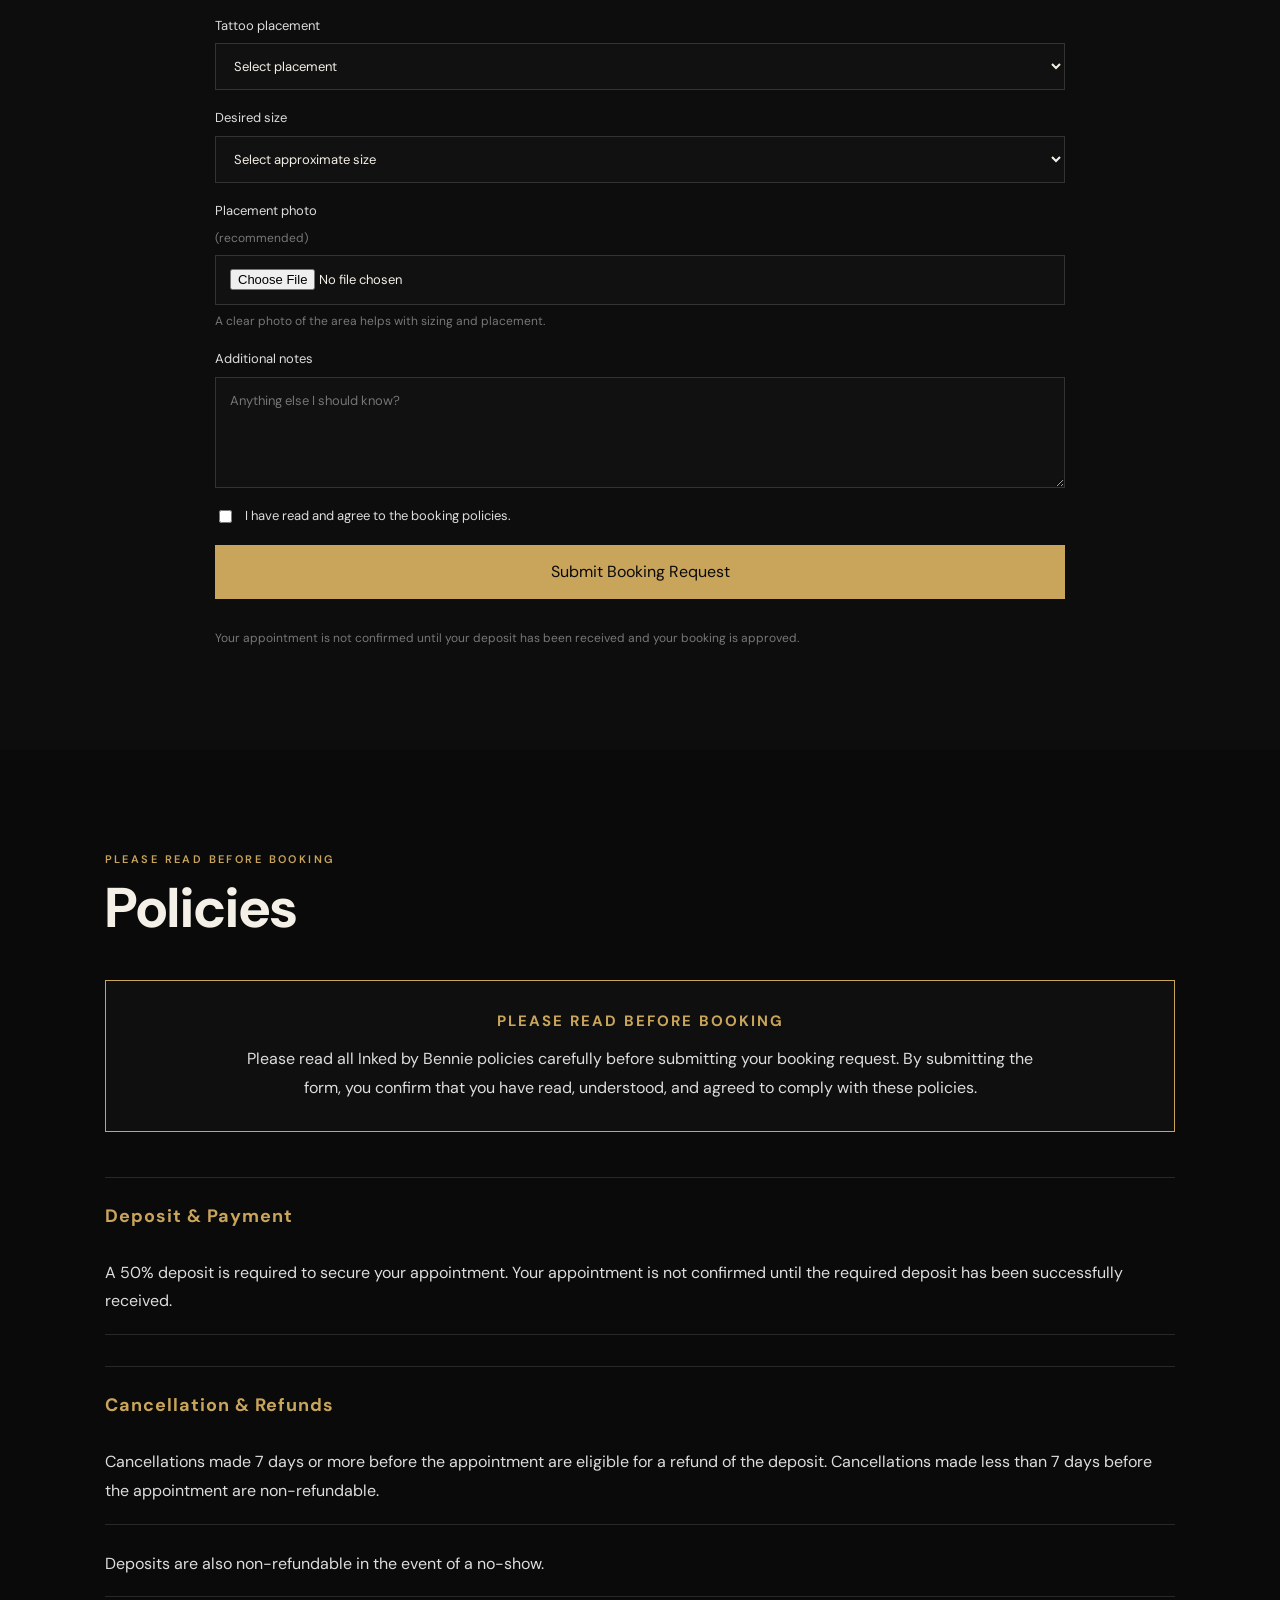
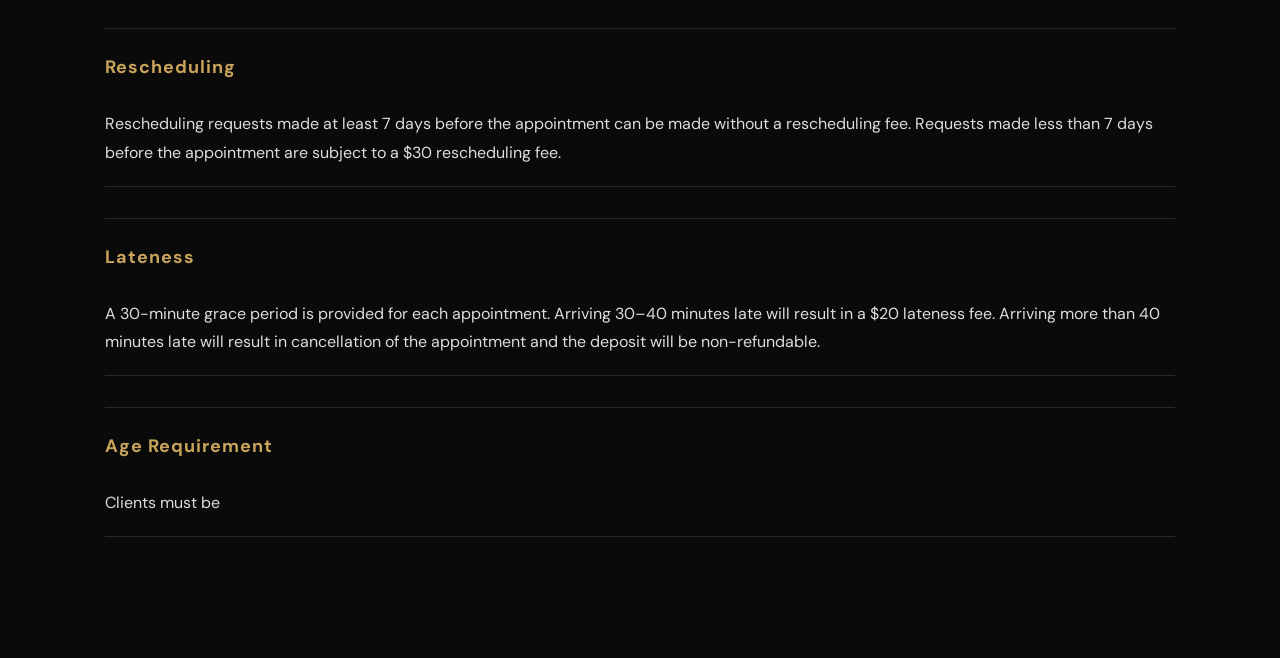
==== commit 2052934e: "Update index.html" ====
--- a/index.html
+++ b/index.html
@@ -7,385 +7,588 @@
   <meta name="description" content="Inked by Bennie — minimalist custom and flash tattoos.">
   <link rel="stylesheet" href="style.css">
 </head>
+
 <body>
+
 <header class="nav">
   <a class="logo" href="index.html">INKED <span>BY BENNIE</span></a>
+
   <nav>
-    <a href="#designs">Designs</a>
     <a href="#booking">Book</a>
+    <a href="#payment">Payment</a>
     <a href="#policies">Policies</a>
   </nav>
 </header>
 
 <main>
+
 <section class="hero">
   <p class="eyebrow">TATTOOS • FLASH • CUSTOM</p>
+
   <h1>Made to be <em>yours.</em></h1>
-  <p class="hero-copy">Minimal, intentional tattoos by Inked by Bennie. Choose a ready-made flash design or tell me what you're imagining.</p>
+
+  <p class="hero-copy">
+    Minimal, intentional tattoos by Inked by Bennie.
+    Choose a ready-made flash design or tell me what you're imagining.
+  </p>
+
   <div class="buttons">
-    <a class="button gold" href="#designs">View Designs</a>
-    <a class="button outline" href="#booking">Book a Tattoo</a>
+    <a class="button gold" href="#booking">Book a Tattoo</a>
+    <a class="button outline" href="#payment">Payment Information</a>
   </div>
 </section>
 
-<section id="designs" class="section">
+
+<!-- =========================
+     PAYMENT INFORMATION
+========================= -->
+
+<section id="payment" class="section payment-page">
+
   <div class="section-head">
-    <p class="eyebrow">FLASH COLLECTION</p>
-    <h2>Choose your design</h2>
-    <p>30 simple, tattooable flash slots. Replace each placeholder with your final artwork.</p>
-  </div>
-  <div class="grid">
-    <!-- Replace each placeholder image with your actual design -->
-    <script>
-      <div id="flashFields">
-  <label>Choose your flash design
-    <select name="design">
-      <option value="">Loading designs...</option>
+    <p class="eyebrow">PAYMENT</p>
+    <h2>Payment Information</h2>
+
+    <p>
+      Please review the payment information below before submitting your
+      booking request.
+    </p>
+  </div>
+
+  <div class="payment-warning">
+
+    <h3>PLEASE READ BEFORE PROCEEDING</h3>
+
+    <p>
+      Gift-card payment is currently a <strong>temporary payment method</strong>
+      used by Inked by Bennie while our regular payment arrangements are being
+      finalized.
+    </p>
+
+    <p>
+      If you are not comfortable with or do not wish to use this temporary
+      payment method, <strong>please do not submit a booking request.</strong>
+    </p>
+
+    <p>
+      Your appointment will only proceed after your booking has been approved
+      and your payment has been successfully verified.
+    </p>
+
+  </div>
+
+  <div class="payment-box">
+
+    <h3>Gift Card Payment</h3>
+
+    <p>
+      Once your booking has been approved by Inked by Bennie, enter your
+      gift-card information below for manual verification.
+    </p>
+
+    <form id="giftCardForm" class="form">
+
+      <label>
+        Full name
+        <input
+          type="text"
+          name="name"
+          placeholder="Your full name"
+          required
+        >
+      </label>
+
+      <label>
+        Email
+        <input
+          type="email"
+          name="email"
+          placeholder="you@example.com"
+          required
+        >
+      </label>
+
+      <label>
+        Phone / WhatsApp
+        <input
+          type="tel"
+          name="phone"
+          placeholder="+1..."
+          required
+        >
+      </label>
+
+      <label>
+        Booking reference
+        <input
+          type="text"
+          name="booking_reference"
+          id="giftCardBookingReference"
+          placeholder="Your booking reference"
+          required
+        >
+      </label>
+
+      <label>
+        Gift card type
+        <input
+          type="text"
+          name="gift_card_brand"
+          placeholder="Enter gift card type"
+          required
+        >
+      </label>
+
+      <label>
+        Approved deposit amount
+        <input
+          type="number"
+          id="giftCardAmount"
+          name="gift_card_amount"
+          placeholder="Enter approved deposit amount"
+          min="1"
+          step="0.01"
+          required
+        >
+      </label>
+
+      <p id="depositMessage" class="small">
+        Enter the approved deposit amount shown by Inked by Bennie.
+      </p>
+
+      <p class="small">
+        Please purchase a gift card for the exact deposit amount requested.
+        Do not enter your banking password, OTP, PIN, or other unrelated
+        banking information.
+      </p>
+
+      <button type="submit" class="button gold full">
+        Submit Payment for Verification
+      </button>
+
+    </form>
+
+    <p class="payment-note">
+      Payment is not considered complete until it has been manually verified
+      and approved by Inked by Bennie.
+    </p>
+
+  </div>
+
+</section>
+
+
+<!-- =========================
+     BOOKING
+========================= -->
+
+<section id="booking" class="section dark-section">
+
+  <div class="section-head">
+
+    <p class="eyebrow">BOOKING</p>
+
+    <h2>Let's make it permanent.</h2>
+
+    <p>
+      Start with a flash design or submit a custom tattoo request.
+    </p>
+
+  </div>
+
+
+  <div class="form-group">
+
+    <label for="tattooType">Tattoo Type</label>
+
+    <select id="tattooType" name="tattooType" required>
+
+      <option value="">Select tattoo type</option>
+
+      <option value="Permanent Tattoo">
+        Permanent Tattoo
+      </option>
+
+      <option value="Temporary Henna">
+        Temporary Tattoo (Henna)
+      </option>
+
     </select>
-  </label>
-</div>
-      
-    </script>
-  </div>
+
+  </div>
+
+
+  <div class="booking-options">
+
+    <button
+      type="button"
+      class="option active"
+      data-type="flash"
+    >
+      FLASH DESIGN
+    </button>
+
+    <button
+      type="button"
+      class="option"
+      data-type="custom"
+    >
+      CUSTOM TATTOO
+    </button>
+
+  </div>
+
+
+  <form id="bookingForm" class="form">
+
+    <input
+      type="hidden"
+      id="requestType"
+      name="requestType"
+      value="Flash Design"
+    >
+
+
+    <label>
+      Full name
+      <input
+        name="name"
+        required
+        placeholder="Your name"
+      >
+    </label>
+
+
+    <label>
+      Email
+      <input
+        type="email"
+        name="email"
+        required
+        placeholder="you@example.com"
+      >
+    </label>
+
+
+    <label>
+      Phone / WhatsApp
+      <input
+        name="phone"
+        required
+        placeholder="+1..."
+      >
+    </label>
+
+
+    <label>
+      Preferred appointment date
+
+      <input
+        type="date"
+        name="preferred_date"
+        required
+      >
+
+    </label>
+
+
+    <label>
+      Preferred appointment time
+
+      <select
+        name="preferred_time"
+        required
+      >
+
+        <option value="">
+          Select preferred time
+        </option>
+
+        <option>10:00 AM</option>
+        <option>11:00 AM</option>
+        <option>12:00 PM</option>
+        <option>1:00 PM</option>
+        <option>2:00 PM</option>
+        <option>3:00 PM</option>
+        <option>4:00 PM</option>
+        <option>5:00 PM</option>
+
+      </select>
+
+    </label>
+
+
+    <!-- FLASH DESIGNS FROM SUPABASE -->
+
+    <div id="flashFields">
+
+      <label>
+        Choose your flash design
+      </label>
+
+      <div id="flashDesignGallery">
+
+        <p>
+          Loading flash designs...
+        </p>
+
+      </div>
+
+
+      <input
+        type="hidden"
+        name="design"
+        id="selectedFlashDesign"
+        value=""
+      >
+
+    </div>
+
+
+    <!-- CUSTOM TATTOO -->
+
+    <div
+      id="customFields"
+      class="hidden"
+    >
+
+      <label>
+        Tell me about your idea
+
+        <textarea
+          name="idea"
+          rows="5"
+          placeholder="Describe the tattoo you have in mind..."
+        ></textarea>
+
+      </label>
+
+
+      <label>
+        Reference / inspiration image
+
+        <input
+          type="file"
+          name="reference"
+          accept="image/*"
+        >
+
+        <small>
+          Optional — upload an image that captures the style or idea.
+        </small>
+
+      </label>
+
+    </div>
+
+
+    <label>
+      Tattoo placement
+
+      <select
+        name="placement"
+        required
+      >
+
+        <option value="">
+          Select placement
+        </option>
+
+        <option>Arm</option>
+        <option>Forearm</option>
+        <option>Wrist</option>
+        <option>Hand</option>
+        <option>Shoulder</option>
+        <option>Back</option>
+        <option>Chest</option>
+        <option>Rib</option>
+        <option>Thigh</option>
+        <option>Calf</option>
+        <option>Ankle</option>
+        <option>Other</option>
+
+      </select>
+
+    </label>
+
+
+    <label>
+      Desired size
+
+      <select
+        name="size"
+        required
+      >
+
+        <option value="">
+          Select approximate size
+        </option>
+
+        <option>Under 3 cm</option>
+        <option>3–5 cm</option>
+        <option>5–10 cm</option>
+        <option>10–15 cm</option>
+        <option>15+ cm</option>
+        <option>
+          Not sure — I'd like advice
+        </option>
+
+      </select>
+
+    </label>
+
+
+    <label>
+      Placement photo
+      <span class="muted">(recommended)</span>
+
+      <input
+        type="file"
+        name="placementPhoto"
+        accept="image/*"
+      >
+
+      <small>
+        A clear photo of the area helps with sizing and placement.
+      </small>
+
+    </label>
+
+
+    <label>
+      Additional notes
+
+      <textarea
+        name="notes"
+        rows="4"
+        placeholder="Anything else I should know?"
+      ></textarea>
+
+    </label>
+
+
+    <label class="check">
+
+      <input
+        type="checkbox"
+        required
+      >
+
+      I have read and agree to the booking policies.
+
+    </label>
+
+
+    <button
+      class="button gold full"
+      type="submit"
+    >
+      Submit Booking Request
+    </button>
+
+
+    <p class="form-note">
+      Your appointment is not confirmed until your deposit has been received
+      and your booking is approved.
+    </p>
+
+  </form>
+
 </section>
 
-<section id="booking" class="section dark-section">
+
+<!-- =========================
+     POLICIES
+     CONTENT PRESERVED
+========================= -->
+
+<section id="policies" class="section">
+
   <div class="section-head">
-    <p class="eyebrow">BOOKING</p>
-    <h2>Let's make it permanent.</h2>
-    <p>Start with a flash design or submit a custom tattoo request.</p>
-  </div>
-  <div class="form-group">
-  <label for="tattooType">Tattoo Type</label>
-  <select id="tattooType" name="tattooType" required>
-    <option value="">Select tattoo type</option>
-    <option value="Permanent Tattoo">Permanent Tattoo</option>
-    <option value="Temporary Henna">Temporary Tattoo (Henna)</option>
-  </select>
-</div>
-
-  <div class="booking-options">
-    <button class="option active" data-type="flash">FLASH DESIGN</button>
-    <button class="option" data-type="custom">CUSTOM TATTOO</button>
-  </div>
-<form id="bookingForm" class="form">
-    <input type="hidden" id="requestType" name="requestType" value="Flash Design">
-
-    <label>Full name<input name="name" required placeholder="Your name"></label>
-    <label>Email<input type="email" name="email" required placeholder="you@example.com"></label>
-    <label>Phone / WhatsApp<input name="phone" required placeholder="+1..."></label>
-<label>Preferred appointment date
-  <input type="date" name="preferred_date" required>
-</label>
-
-<label>Preferred appointment time
-  <select name="preferred_time" required>
-    <option value="">Select preferred time</option>
-    <option>10:00 AM</option>
-    <option>11:00 AM</option>
-    <option>12:00 PM</option>
-    <option>1:00 PM</option>
-    <option>2:00 PM</option>
-    <option>3:00 PM</option>
-    <option>4:00 PM</option>
-    <option>5:00 PM</option>
-  </select>
-</label>
-    <div id="flashFields">
-
-  <label>Choose your flash design</label>
-
-  <div id="flashDesignGallery">
-    <p>Loading flash designs...</p>
-  </div>
-
-  <!-- This keeps the selected design connected to the booking form -->
-  <input
-    type="hidden"
-    name="design"
-    id="selectedFlashDesign"
-    value=""
-  >
-
-    </div>
-    <div id="customFields" class="hidden">
-      <label>Tell me about your idea<textarea name="idea" rows="5" placeholder="Describe the tattoo you have in mind..."></textarea></label>
-      <label>Reference / inspiration image
-        <input type="file" name="reference" accept="image/*">
-        <small>Optional — upload an image that captures the style or idea.</small>
-      </label>
-    </div>
-
-    <label>Tattoo placement
-      <select name="placement" required>
-        <option value="">Select placement</option>
-        <option>Arm</option><option>Forearm</option><option>Wrist</option>
-        <option>Hand</option><option>Shoulder</option><option>Back</option>
-        <option>Chest</option><option>Rib</option><option>Thigh</option>
-        <option>Calf</option><option>Ankle</option><option>Other</option>
-      </select>
-    </label>
-
-    <label>Desired size
-      <select name="size" required>
-        <option value="">Select approximate size</option>
-        <option>Under 3 cm</option><option>3–5 cm</option><option>5–10 cm</option>
-        <option>10–15 cm</option><option>15+ cm</option><option>Not sure — I'd like advice</option>
-      </select>
-    </label>
-
-    <label>Placement photo <span class="muted">(recommended)</span>
-      <input type="file" name="placementPhoto" accept="image/*">
-      <small>A clear photo of the area helps with sizing and placement.</small>
-    </label>
-
-    <label>Additional notes<textarea name="notes" rows="4" placeholder="Anything else I should know?"></textarea></label>
-
-    <label class="check"><input type="checkbox" required> I have read and agree to the booking policies.</label>
-    <button class="button gold full" type="submit">Submit Booking Request</button>
-    <p class="form-note">Your appointment is not confirmed until your deposit has been received and your booking is approved.</p>
-  </form>
-</section>
-
-<section id="policies" class="section">
-  <div class="section-head">
-    <p class="eyebrow">BEFORE YOU BOOK</p>
+
+    <p class="eyebrow">PLEASE READ BEFORE BOOKING</p>
+
     <h2>Policies</h2>
-  </div>
-<section id="policies" class="section">
-  <div class="section-head">
-    <p class="eyebrow">PLEASE READ BEFORE BOOKING</p>
-    <h2>Policies</h2>
-  </div>
+
+  </div>
+
 
   <div class="read-me">
+
     <h3>PLEASE READ BEFORE BOOKING</h3>
+
     <p>
       Please read all Inked by Bennie policies carefully before submitting
       your booking request. By submitting the form, you confirm that you
       have read, understood, and agreed to comply with these policies.
     </p>
-  </div>
+
+  </div>
+
 
   <div class="policies">
 
+
     <div class="policy-item">
+
       <h3>Deposit & Payment</h3>
+
       <p>
         A 50% deposit is required to secure your appointment. Your
         appointment is not confirmed until the required deposit has been
         successfully received.
       </p>
+
     </div>
 
+
     <div class="policy-item">
+
       <h3>Cancellation & Refunds</h3>
+
       <p>
         Cancellations made 7 days or more before the appointment are
         eligible for a refund of the deposit. Cancellations made less than
         7 days before the appointment are non-refundable.
       </p>
+
       <p>
         Deposits are also non-refundable in the event of a no-show.
       </p>
+
     </div>
 
+
     <div class="policy-item">
+
       <h3>Rescheduling</h3>
+
       <p>
         Rescheduling requests made at least 7 days before the appointment
         can be made without a rescheduling fee. Requests made less than
         7 days before the appointment are subject to a $30 rescheduling fee.
       </p>
+
     </div>
 
+
     <div class="policy-item">
+
       <h3>Lateness</h3>
+
       <p>
         A 30-minute grace period is provided for each appointment.
         Arriving 30–40 minutes late will result in a $20 lateness fee.
         Arriving more than 40 minutes late will result in cancellation of
         the appointment and the deposit will be non-refundable.
       </p>
+
     </div>
 
+
     <div class="policy-item">
+
       <h3>Age Requirement</h3>
+
       <p>
-        Clients must be 18 years or older to receive a tattoo. Valid
-        identification may be requested to verify age.
-      </p>
-    </div>
-
-    <div class="policy-item">
-      <h3>Guests</h3>
-      <p>
-        A maximum of one guest is permitted during your appointment.
-      </p>
-    </div>
-
-    <div class="policy-item">
-      <h3>Flash & Custom Designs</h3>
-      <p>
-        Flash designs are intended to be tattooed as displayed. Requests
-        for modifications may be submitted by email and must be approved
-        before the appointment.
-      </p>
-      <p>
-        Significant changes to a flash design may be considered a custom
-        design and may require a different price.
-      </p>
-    </div>
-
-    <div class="policy-item">
-      <h3>Skin & Allergies</h3>
-      <p>
-        Clients must disclose any known skin allergies, sensitivities,
-        previous reactions to tattoo products, or other relevant skin
-        concerns before their appointment.
-      </p>
-      <p>
-        Please do not arrive with sunburned, irritated, infected, or
-        otherwise compromised skin in the area being tattooed.
-      </p>
-    </div>
-
-    <div class="policy-item">
-      <h3>Photography & Portfolio</h3>
-      <p>
-        Finished tattoo work may be photographed and used by Inked by
-        Bennie for portfolio, website, and social media purposes.
-      </p>
-    </div>
-
-    <div class="policy-item">
-      <h3>Booking Agreement</h3>
-      <p>
-        By submitting your booking request, you confirm that the
-        information you have provided is accurate and that you agree to
-        follow all Inked by Bennie policies.
-      </p>
-    </div>
-
-  </div>
-        </section>
-</main>
-
-<footer>
-  <div class="logo">
-  <div class="logo">
-  <img src="1788184010178.png" alt="Inked by Bennie">
-  </div>
-  </div>
-  <p>© 2026 Inked by Bennie. All rights reserved.</p>
-</footer>
-
-<script src="script.js"></script>
-<!-- Payment Page -->
-<section id="payment" class="section payment-page">
-
-  <div class="section-head">
-    <p class="eyebrow">PAYMENT</p>
-    <h2>Complete Your Payment</h2>
-  </div>
-
-  <div class="payment-warning">
-    <h3>PLEASE READ BEFORE PROCEEDING</h3>
-
-    <p>
-      Gift-card payment is currently a <strong>temporary payment method</strong>
-      used by Inked by Bennie while our regular payment arrangements are being
-      finalized.
-    </p>
-
-    <p>
-      If you are not comfortable with or do not wish to use this temporary
-      payment method, <strong>please do not submit a booking request.</strong>
-    </p>
-
-    <p>
-      Your appointment will only proceed after your booking has been approved
-      and your payment has been successfully verified.
-    </p>
-  </div>
-
-  <div class="payment-box">
-
-    <h3>Gift Card Payment</h3>
-
-    <p>
-      Once your booking has been approved by Inked by Bennie, enter your
-      gift-card code below for manual verification.
-    </p>
-<form id="giftCardForm" class="form">
-
-  <label>Full name
-    <input type="text" name="name" placeholder="Your full name" required>
-  </label>
-
-  <label>Email
-    <input type="email" name="email" placeholder="you@example.com" required>
-  </label>
-
-  <label>Phone / WhatsApp
-    <input type="tel" name="phone" placeholder="+1..." required>
-  </label>
-
-  <label>Booking reference
-    <input type="text" name="booking_reference" placeholder="Your booking reference" required>
-  </label>
-
-<label>Gift card type
-  <input
-    type="text"
-    name="gift_card_brand"
-    placeholder="Enter gift card type"
-    required
-  >
-</label>
-
-  <label>Gift card amount
-    <input
-      type="number"
-      name="gift_card_amount"
-      placeholder="Enter the exact requested amount"
-      min="1"
-      step="0.01"
-      required
-    >
-  <label>Approved deposit amount
-  <input
-    type="number"
-    id="giftCardAmount"
-    name="gift_card_amount"
-    placeholder="Enter your booking reference first"
-    readonly
-    required
-  >
-</label>
-
-<p id="depositMessage" class="small">
-  Enter your booking reference to see your approved deposit amount.
-</p>
-
-  <p class="small">
-    Please purchase a gift card for the exact deposit amount requested.
-    Do not enter your banking password, OTP, PIN, or other unrelated banking information.
-  </p>
-
-  <button type="submit" class="button gold full">
-    Submit Payment for Verification
-  </button>
-
-</form>
-
-    <p class="payment-note">
-      Payment is not considered complete until it has been manually verified
-      and approved by Inked by Bennie.
-    </p>
-
-  </div>
-
-</section>
-</body>
-</html>
+        Clients must be 
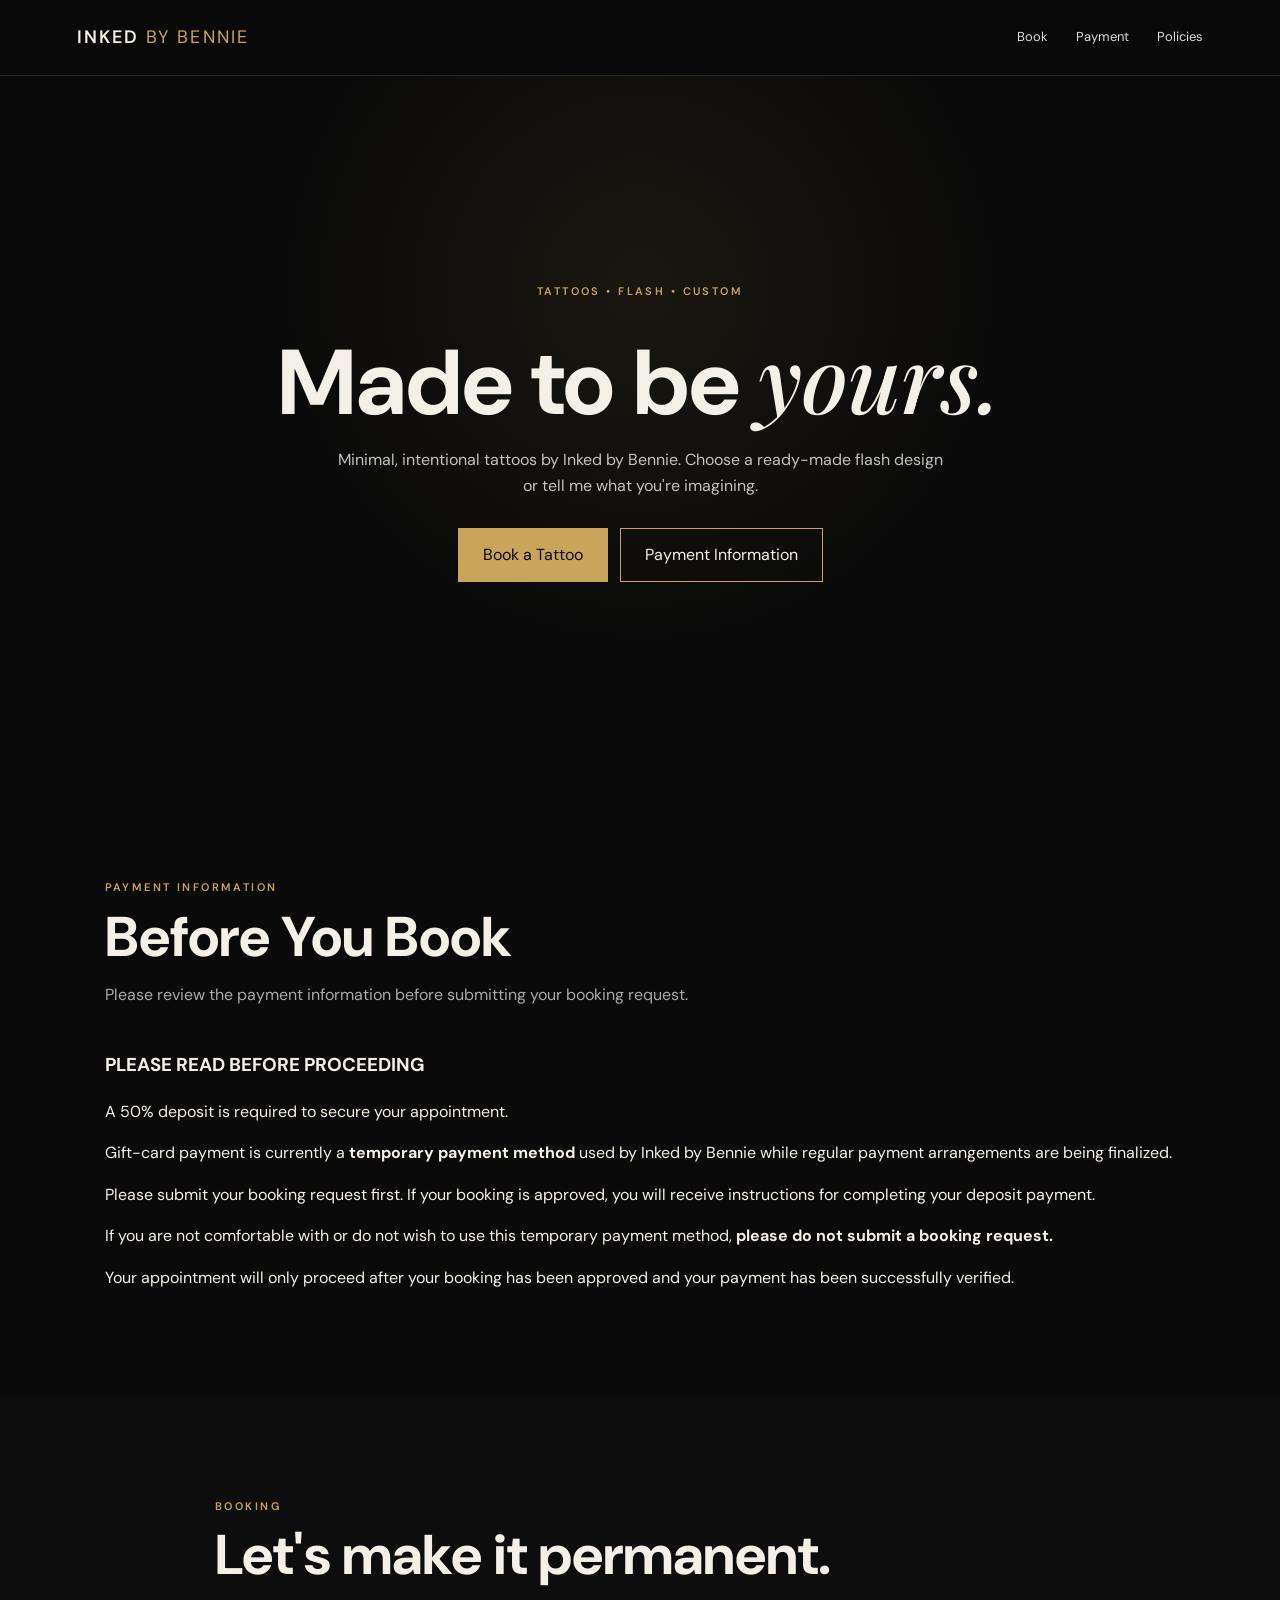
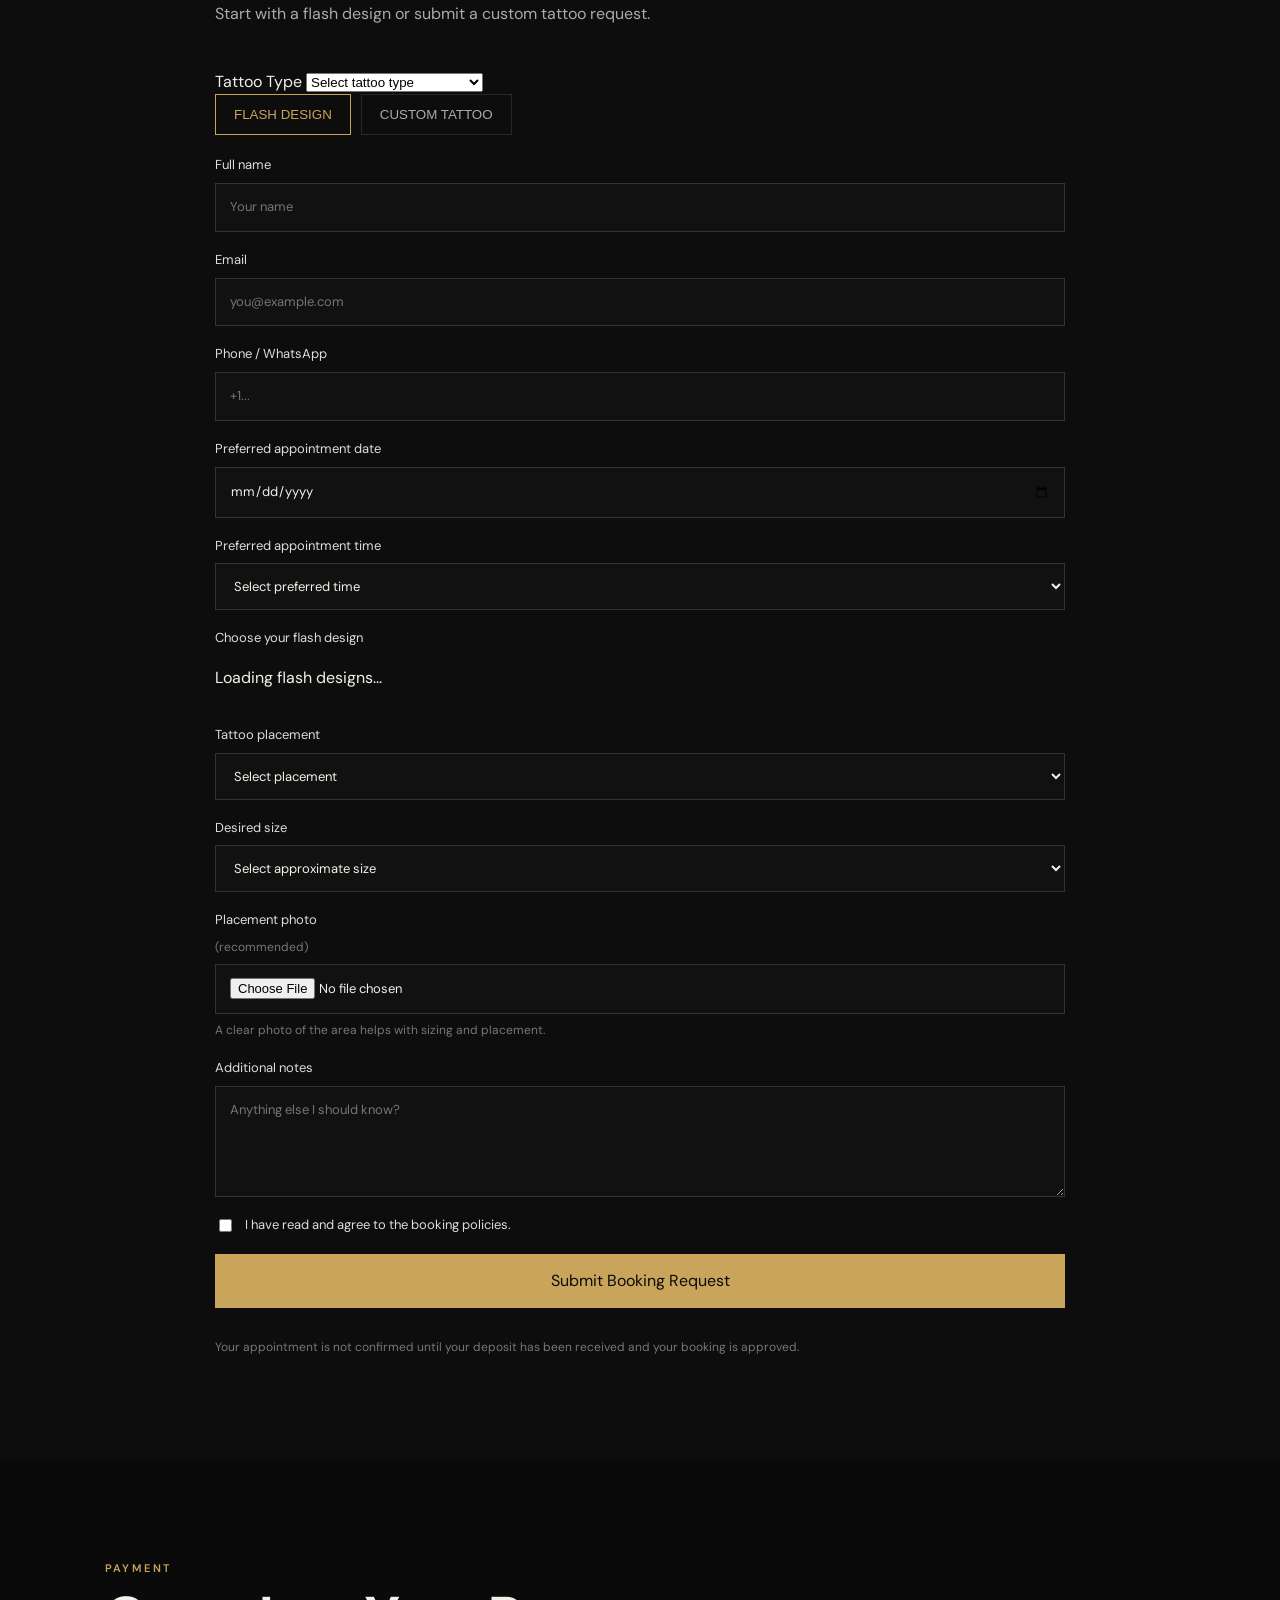
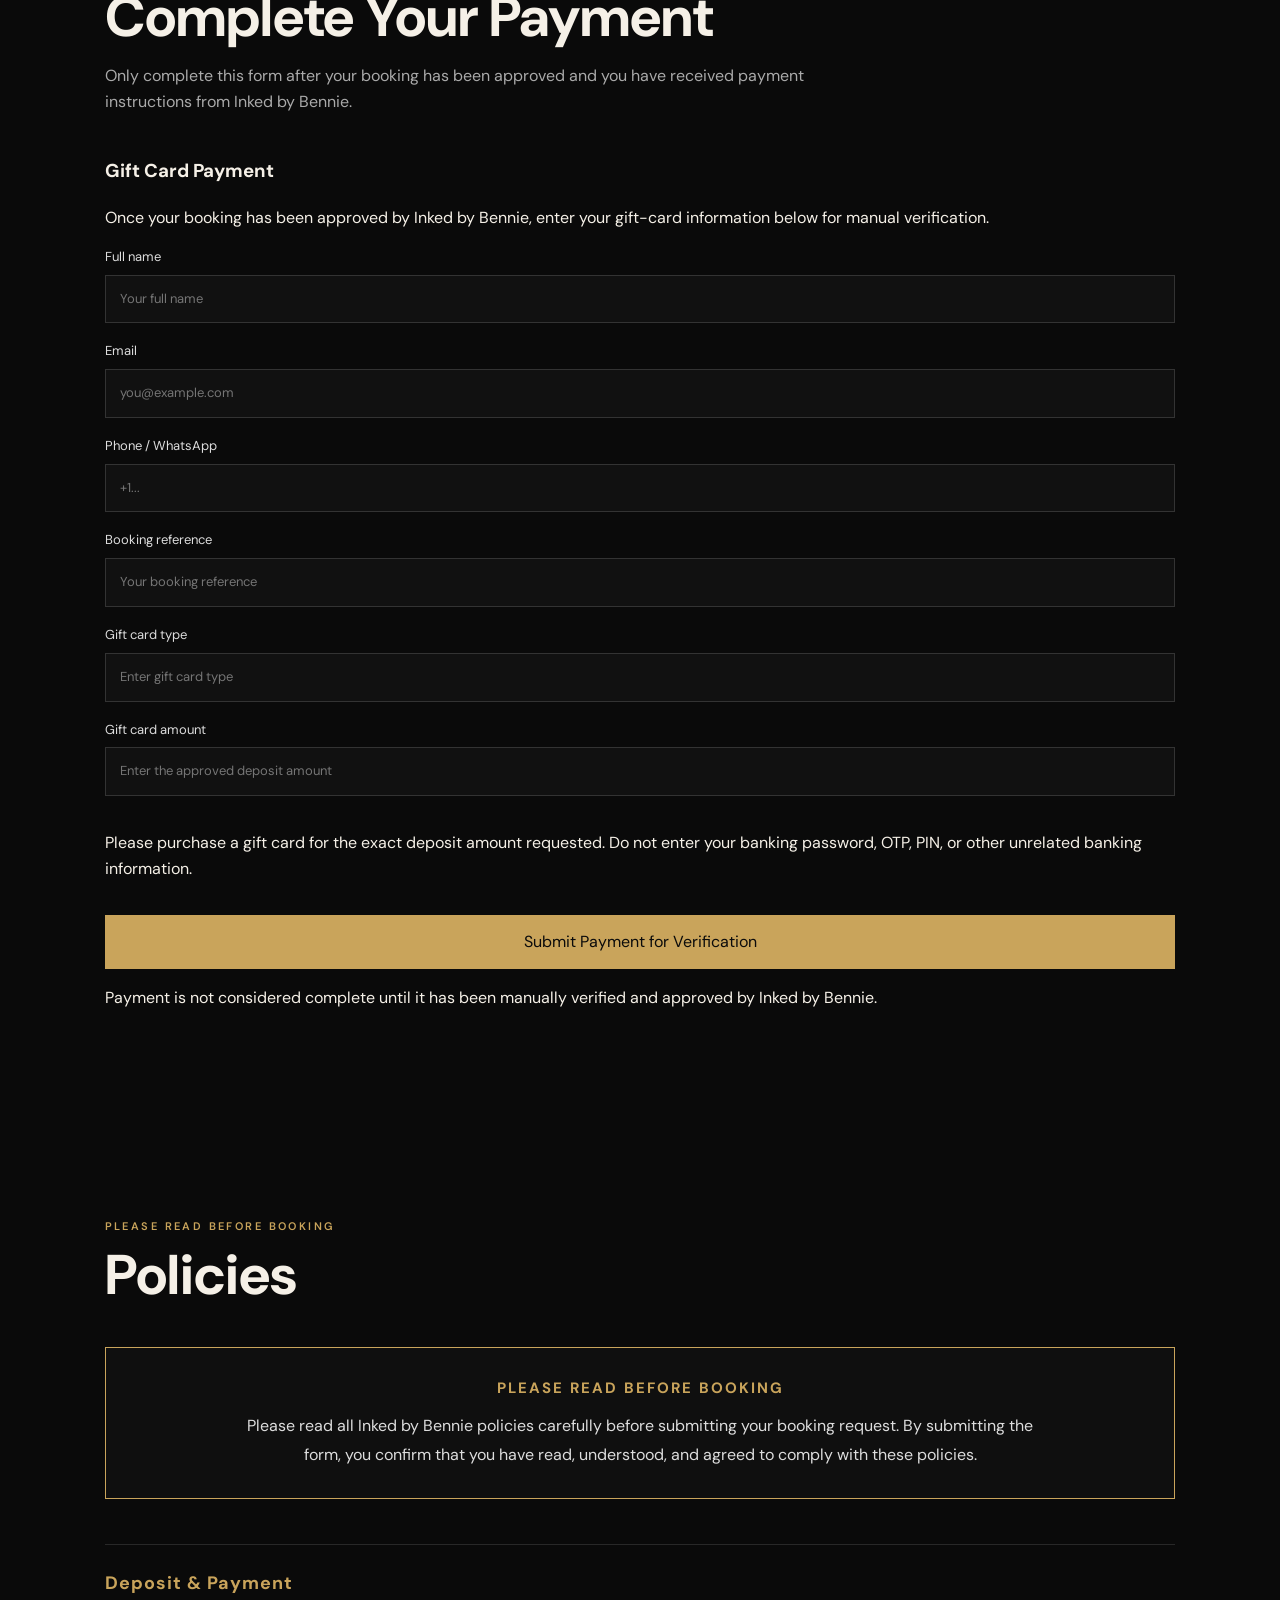
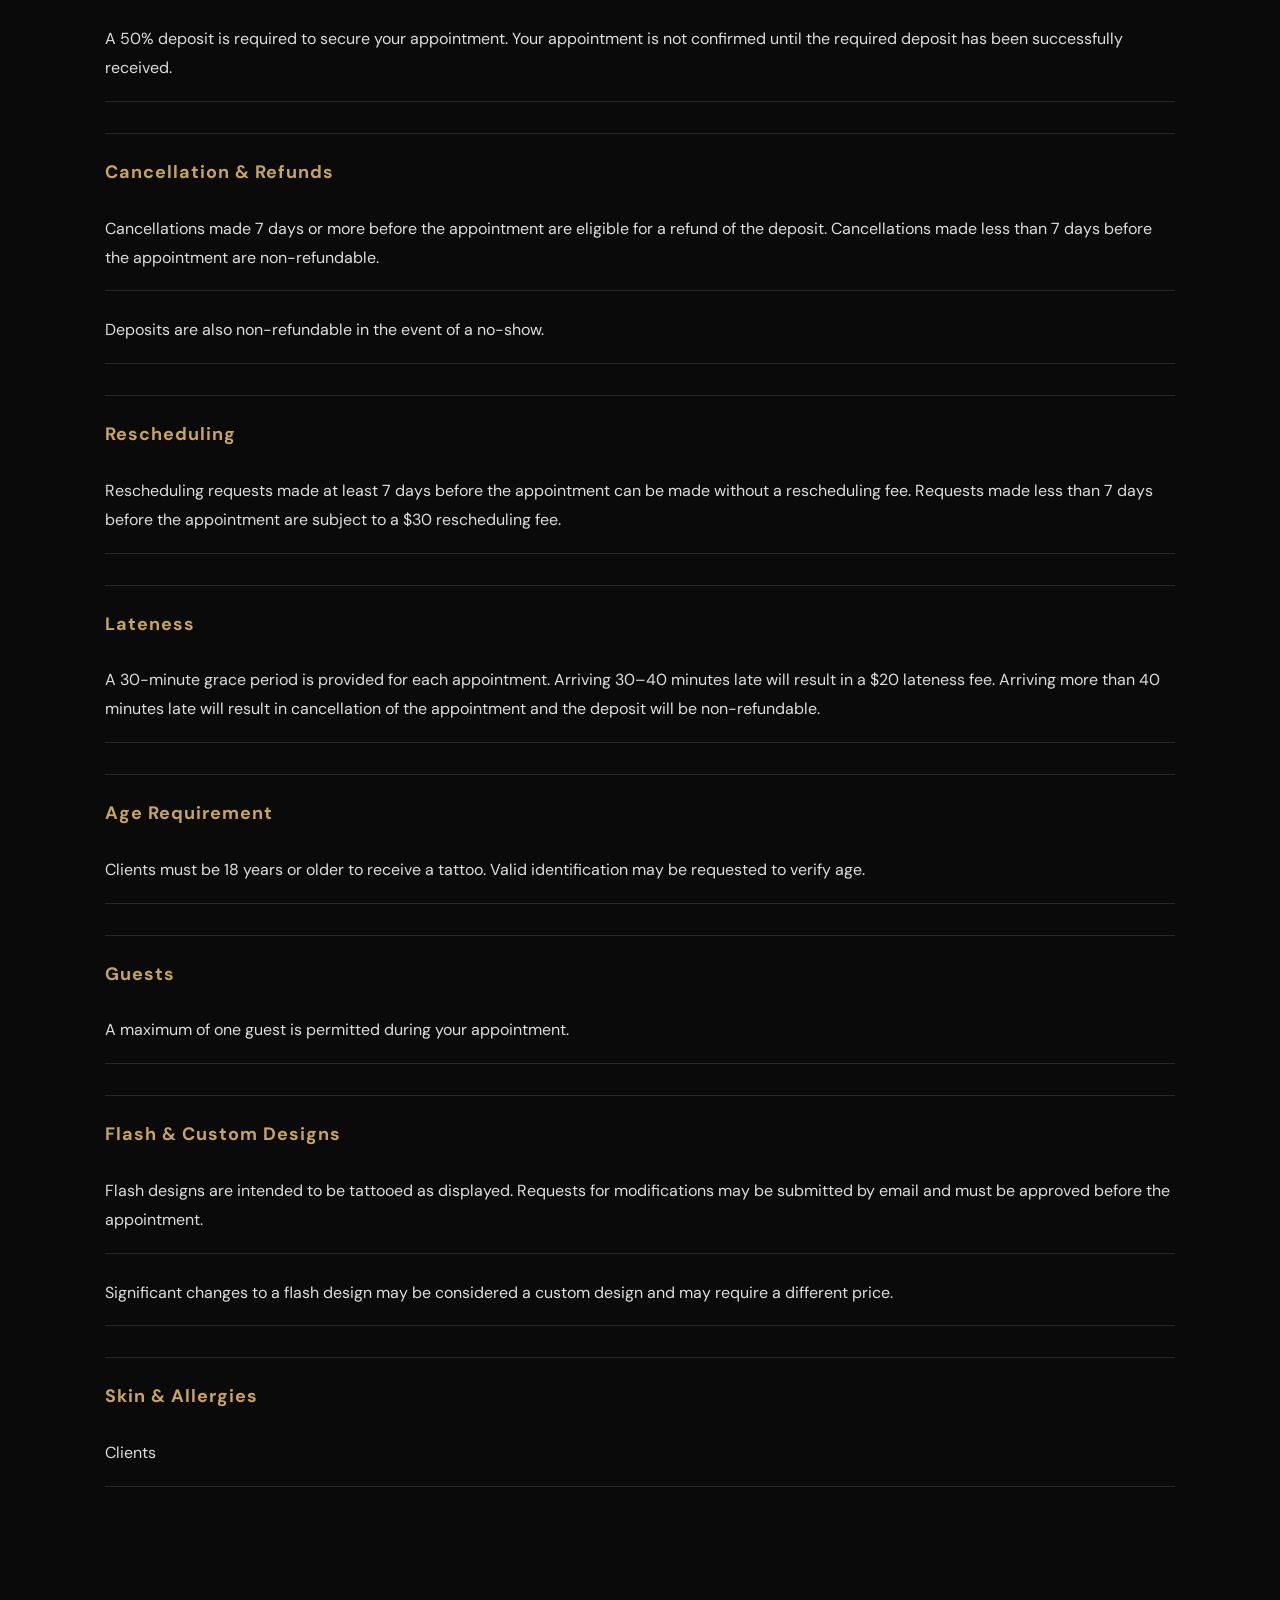
==== commit 7660ad60: "Update index.html" ====
--- a/index.html
+++ b/index.html
@@ -40,19 +40,23 @@
 
 
 <!-- =========================
-     PAYMENT INFORMATION
+     PAYMENT INFORMATION ONLY
+     NO PAYMENT FORM HERE
 ========================= -->
 
-<section id="payment" class="section payment-page">
+<section class="section payment-info">
 
   <div class="section-head">
-    <p class="eyebrow">PAYMENT</p>
-    <h2>Payment Information</h2>
-
-    <p>
-      Please review the payment information below before submitting your
-      booking request.
-    </p>
+
+    <p class="eyebrow">PAYMENT INFORMATION</p>
+
+    <h2>Before You Book</h2>
+
+    <p>
+      Please review the payment information before submitting
+      your booking request.
+    </p>
+
   </div>
 
   <div class="payment-warning">
@@ -60,117 +64,31 @@
     <h3>PLEASE READ BEFORE PROCEEDING</h3>
 
     <p>
-      Gift-card payment is currently a <strong>temporary payment method</strong>
-      used by Inked by Bennie while our regular payment arrangements are being
-      finalized.
-    </p>
-
-    <p>
-      If you are not comfortable with or do not wish to use this temporary
-      payment method, <strong>please do not submit a booking request.</strong>
-    </p>
-
-    <p>
-      Your appointment will only proceed after your booking has been approved
-      and your payment has been successfully verified.
-    </p>
-
-  </div>
-
-  <div class="payment-box">
-
-    <h3>Gift Card Payment</h3>
-
-    <p>
-      Once your booking has been approved by Inked by Bennie, enter your
-      gift-card information below for manual verification.
-    </p>
-
-    <form id="giftCardForm" class="form">
-
-      <label>
-        Full name
-        <input
-          type="text"
-          name="name"
-          placeholder="Your full name"
-          required
-        >
-      </label>
-
-      <label>
-        Email
-        <input
-          type="email"
-          name="email"
-          placeholder="you@example.com"
-          required
-        >
-      </label>
-
-      <label>
-        Phone / WhatsApp
-        <input
-          type="tel"
-          name="phone"
-          placeholder="+1..."
-          required
-        >
-      </label>
-
-      <label>
-        Booking reference
-        <input
-          type="text"
-          name="booking_reference"
-          id="giftCardBookingReference"
-          placeholder="Your booking reference"
-          required
-        >
-      </label>
-
-      <label>
-        Gift card type
-        <input
-          type="text"
-          name="gift_card_brand"
-          placeholder="Enter gift card type"
-          required
-        >
-      </label>
-
-      <label>
-        Approved deposit amount
-        <input
-          type="number"
-          id="giftCardAmount"
-          name="gift_card_amount"
-          placeholder="Enter approved deposit amount"
-          min="1"
-          step="0.01"
-          required
-        >
-      </label>
-
-      <p id="depositMessage" class="small">
-        Enter the approved deposit amount shown by Inked by Bennie.
-      </p>
-
-      <p class="small">
-        Please purchase a gift card for the exact deposit amount requested.
-        Do not enter your banking password, OTP, PIN, or other unrelated
-        banking information.
-      </p>
-
-      <button type="submit" class="button gold full">
-        Submit Payment for Verification
-      </button>
-
-    </form>
-
-    <p class="payment-note">
-      Payment is not considered complete until it has been manually verified
-      and approved by Inked by Bennie.
+      A 50% deposit is required to secure your appointment.
+    </p>
+
+    <p>
+      Gift-card payment is currently a
+      <strong>temporary payment method</strong>
+      used by Inked by Bennie while regular payment arrangements
+      are being finalized.
+    </p>
+
+    <p>
+      Please submit your booking request first.
+      If your booking is approved, you will receive instructions
+      for completing your deposit payment.
+    </p>
+
+    <p>
+      If you are not comfortable with or do not wish to use this
+      temporary payment method,
+      <strong>please do not submit a booking request.</strong>
+    </p>
+
+    <p>
+      Your appointment will only proceed after your booking has
+      been approved and your payment has been successfully verified.
     </p>
 
   </div>
@@ -199,11 +117,19 @@
 
   <div class="form-group">
 
-    <label for="tattooType">Tattoo Type</label>
-
-    <select id="tattooType" name="tattooType" required>
-
-      <option value="">Select tattoo type</option>
+    <label for="tattooType">
+      Tattoo Type
+    </label>
+
+    <select
+      id="tattooType"
+      name="tattooType"
+      required
+    >
+
+      <option value="">
+        Select tattoo type
+      </option>
 
       <option value="Permanent Tattoo">
         Permanent Tattoo
@@ -251,32 +177,38 @@
 
     <label>
       Full name
+
       <input
         name="name"
         required
         placeholder="Your name"
       >
+
     </label>
 
 
     <label>
       Email
+
       <input
         type="email"
         name="email"
         required
         placeholder="you@example.com"
       >
+
     </label>
 
 
     <label>
       Phone / WhatsApp
+
       <input
         name="phone"
         required
         placeholder="+1..."
       >
+
     </label>
 
 
@@ -318,7 +250,7 @@
     </label>
 
 
-    <!-- FLASH DESIGNS FROM SUPABASE -->
+    <!-- FLASH DESIGNS -->
 
     <div id="flashFields">
 
@@ -333,7 +265,6 @@
         </p>
 
       </div>
-
 
       <input
         type="hidden"
@@ -488,28 +419,167 @@
 
 
     <p class="form-note">
-      Your appointment is not confirmed until your deposit has been received
-      and your booking is approved.
+      Your appointment is not confirmed until your deposit has been
+      received and your booking is approved.
     </p>
 
   </form>
+
+</section>
+
+
+<!-- =========================
+     ACTUAL PAYMENT FORM
+     STAYS BELOW BOOKING
+========================= -->
+
+<section id="payment" class="section payment-page">
+
+  <div class="section-head">
+
+    <p class="eyebrow">PAYMENT</p>
+
+    <h2>Complete Your Payment</h2>
+
+    <p>
+      Only complete this form after your booking has been approved
+      and you have received payment instructions from Inked by Bennie.
+    </p>
+
+  </div>
+
+
+  <div class="payment-box">
+
+    <h3>Gift Card Payment</h3>
+
+    <p>
+      Once your booking has been approved by Inked by Bennie,
+      enter your gift-card information below for manual verification.
+    </p>
+
+
+    <form
+      id="giftCardForm"
+      class="form"
+    >
+
+      <label>
+        Full name
+
+        <input
+          type="text"
+          name="name"
+          placeholder="Your full name"
+          required
+        >
+
+      </label>
+
+
+      <label>
+        Email
+
+        <input
+          type="email"
+          name="email"
+          placeholder="you@example.com"
+          required
+        >
+
+      </label>
+
+
+      <label>
+        Phone / WhatsApp
+
+        <input
+          type="tel"
+          name="phone"
+          placeholder="+1..."
+          required
+        >
+
+      </label>
+
+
+      <label>
+        Booking reference
+
+        <input
+          type="text"
+          name="booking_reference"
+          placeholder="Your booking reference"
+          required
+        >
+
+      </label>
+
+
+      <label>
+        Gift card type
+
+        <input
+          type="text"
+          name="gift_card_brand"
+          placeholder="Enter gift card type"
+          required
+        >
+
+      </label>
+
+
+      <label>
+        Gift card amount
+
+        <input
+          type="number"
+          name="gift_card_amount"
+          placeholder="Enter the approved deposit amount"
+          min="1"
+          step="0.01"
+          required
+        >
+
+      </label>
+
+
+      <p class="small">
+        Please purchase a gift card for the exact deposit amount requested.
+        Do not enter your banking password, OTP, PIN, or other unrelated
+        banking information.
+      </p>
+
+
+      <button
+        type="submit"
+        class="button gold full"
+      >
+        Submit Payment for Verification
+      </button>
+
+    </form>
+
+
+    <p class="payment-note">
+      Payment is not considered complete until it has been manually verified
+      and approved by Inked by Bennie.
+    </p>
+
+  </div>
 
 </section>
 
 
 <!-- =========================
      POLICIES
-     CONTENT PRESERVED
 ========================= -->
 
 <section id="policies" class="section">
 
   <div class="section-head">
-
     <p class="eyebrow">PLEASE READ BEFORE BOOKING</p>
-
     <h2>Policies</h2>
-
   </div>
 
 
@@ -528,67 +598,82 @@
 
   <div class="policies">
 
-
-    <div class="policy-item">
-
+    <div class="policy-item">
       <h3>Deposit & Payment</h3>
-
       <p>
         A 50% deposit is required to secure your appointment. Your
         appointment is not confirmed until the required deposit has been
         successfully received.
       </p>
-
-    </div>
-
-
-    <div class="policy-item">
-
+    </div>
+
+
+    <div class="policy-item">
       <h3>Cancellation & Refunds</h3>
-
       <p>
         Cancellations made 7 days or more before the appointment are
         eligible for a refund of the deposit. Cancellations made less than
         7 days before the appointment are non-refundable.
       </p>
-
       <p>
         Deposits are also non-refundable in the event of a no-show.
       </p>
-
-    </div>
-
-
-    <div class="policy-item">
-
+    </div>
+
+
+    <div class="policy-item">
       <h3>Rescheduling</h3>
-
       <p>
         Rescheduling requests made at least 7 days before the appointment
         can be made without a rescheduling fee. Requests made less than
         7 days before the appointment are subject to a $30 rescheduling fee.
       </p>
-
-    </div>
-
-
-    <div class="policy-item">
-
+    </div>
+
+
+    <div class="policy-item">
       <h3>Lateness</h3>
-
       <p>
         A 30-minute grace period is provided for each appointment.
         Arriving 30–40 minutes late will result in a $20 lateness fee.
         Arriving more than 40 minutes late will result in cancellation of
         the appointment and the deposit will be non-refundable.
       </p>
-
-    </div>
-
-
-    <div class="policy-item">
-
+    </div>
+
+
+    <div class="policy-item">
       <h3>Age Requirement</h3>
-
-      <p>
-        Clients must be 
+      <p>
+        Clients must be 18 years or older to receive a tattoo. Valid
+        identification may be requested to verify age.
+      </p>
+    </div>
+
+
+    <div class="policy-item">
+      <h3>Guests</h3>
+      <p>
+        A maximum of one guest is permitted during your appointment.
+      </p>
+    </div>
+
+
+    <div class="policy-item">
+      <h3>Flash & Custom Designs</h3>
+      <p>
+        Flash designs are intended to be tattooed as displayed. Requests
+        for modifications may be submitted by email and must be approved
+        before the appointment.
+      </p>
+      <p>
+        Significant changes to a flash design may be considered a custom
+        design and may require a different price.
+      </p>
+    </div>
+
+
+    <div class="policy-item">
+      <h3>Skin & Allergies</h3>
+      <p>
+        Clients
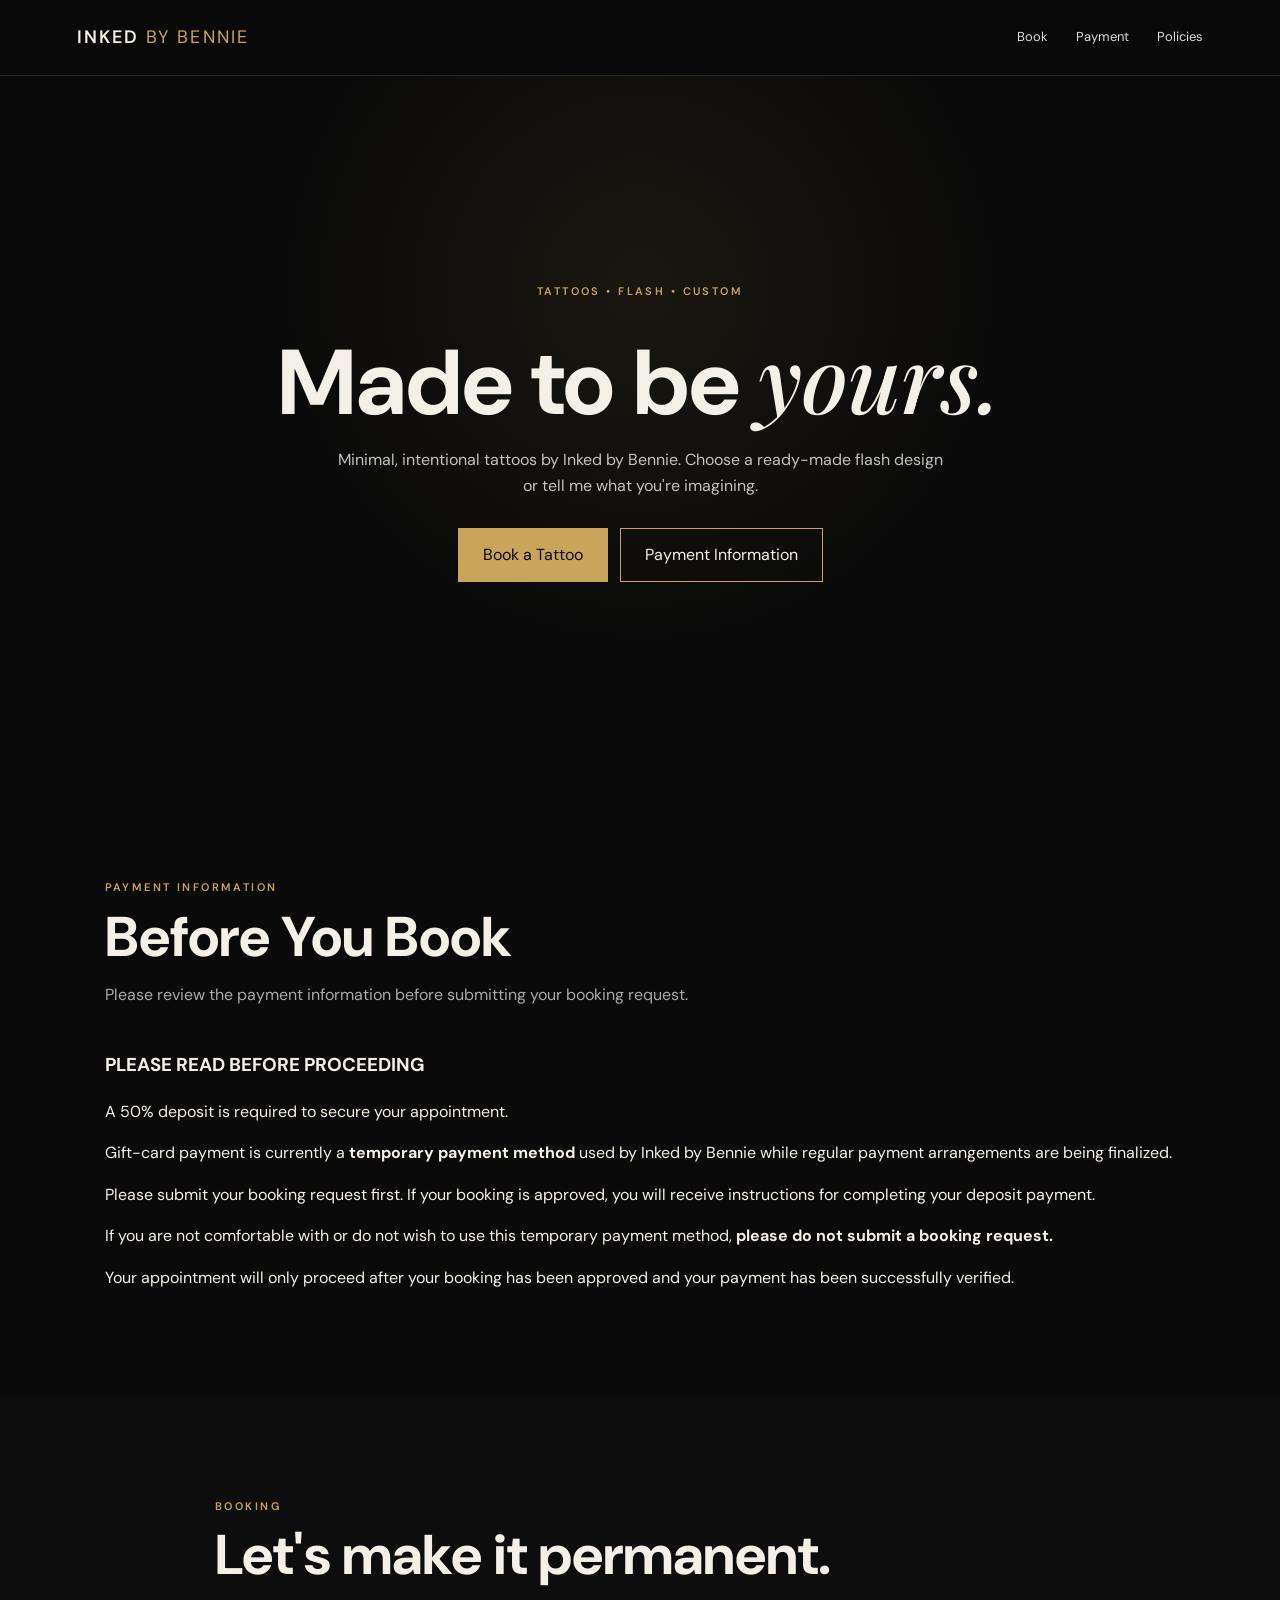
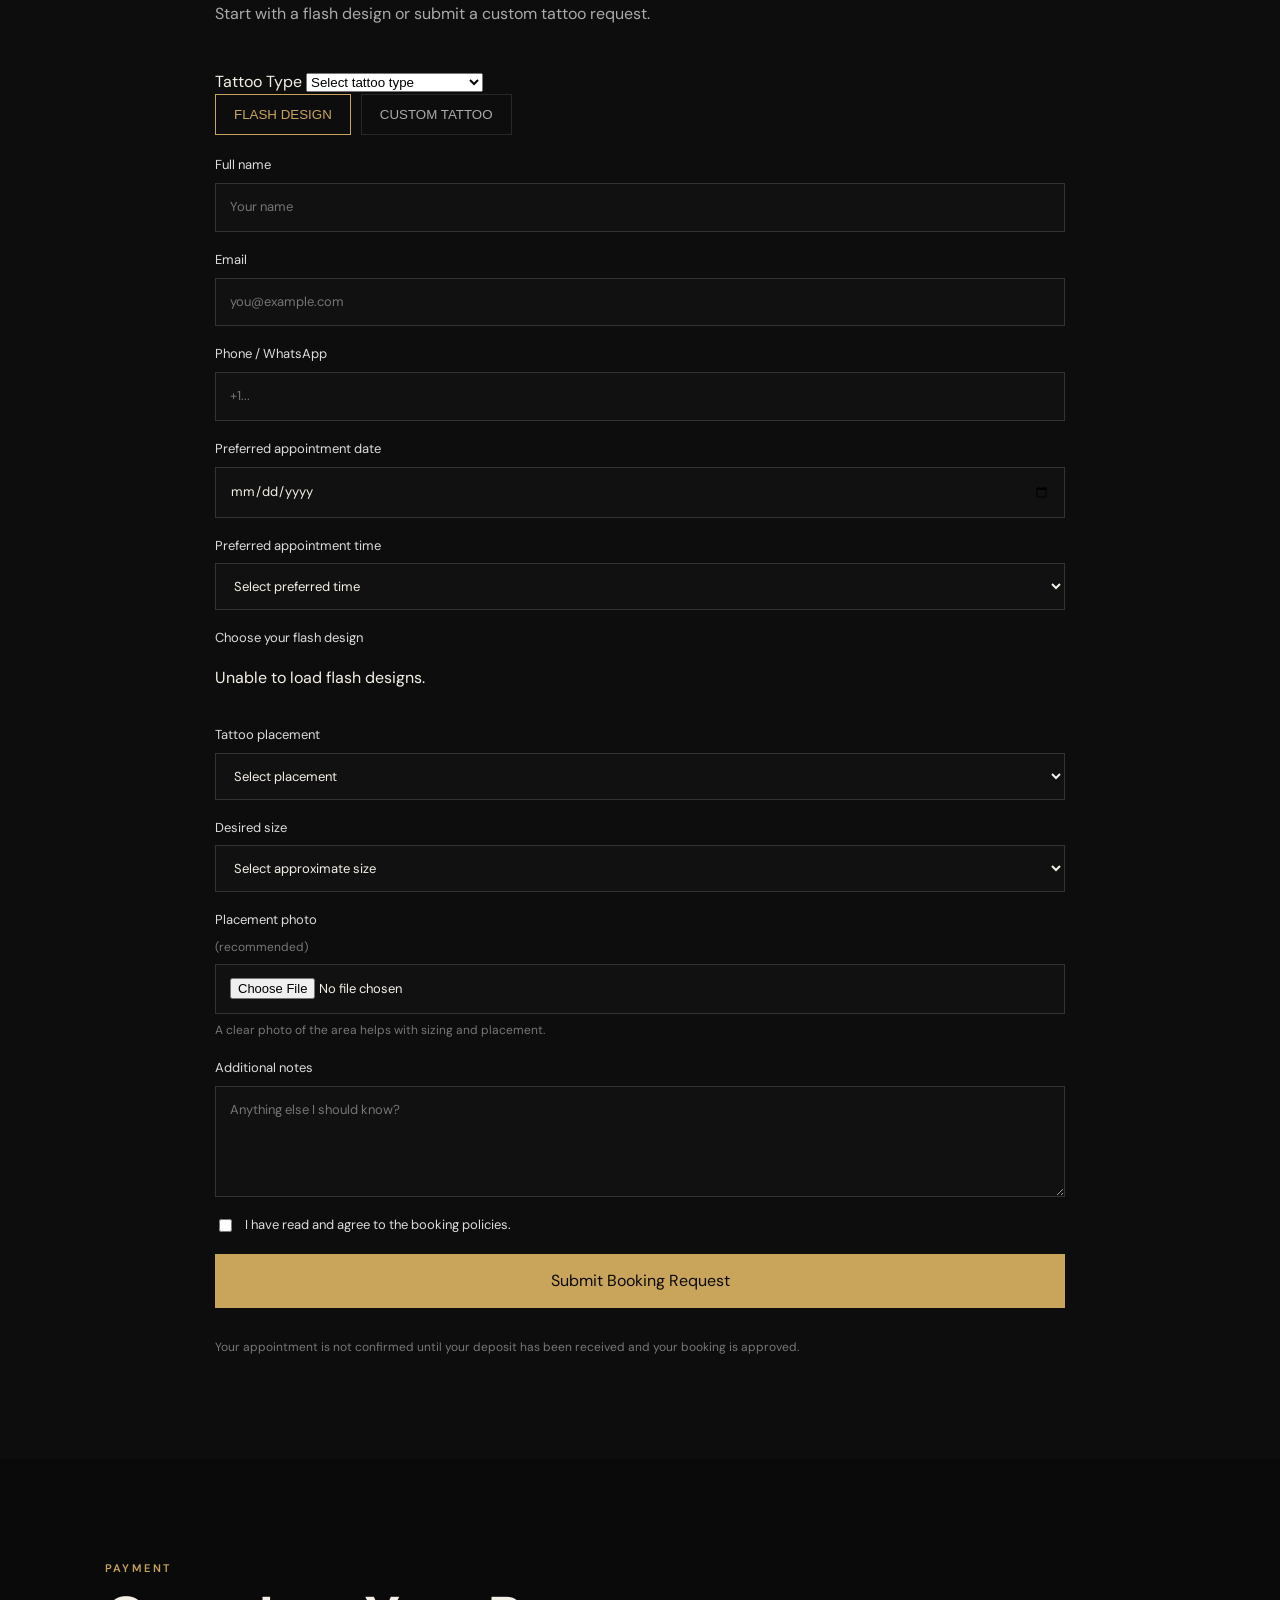
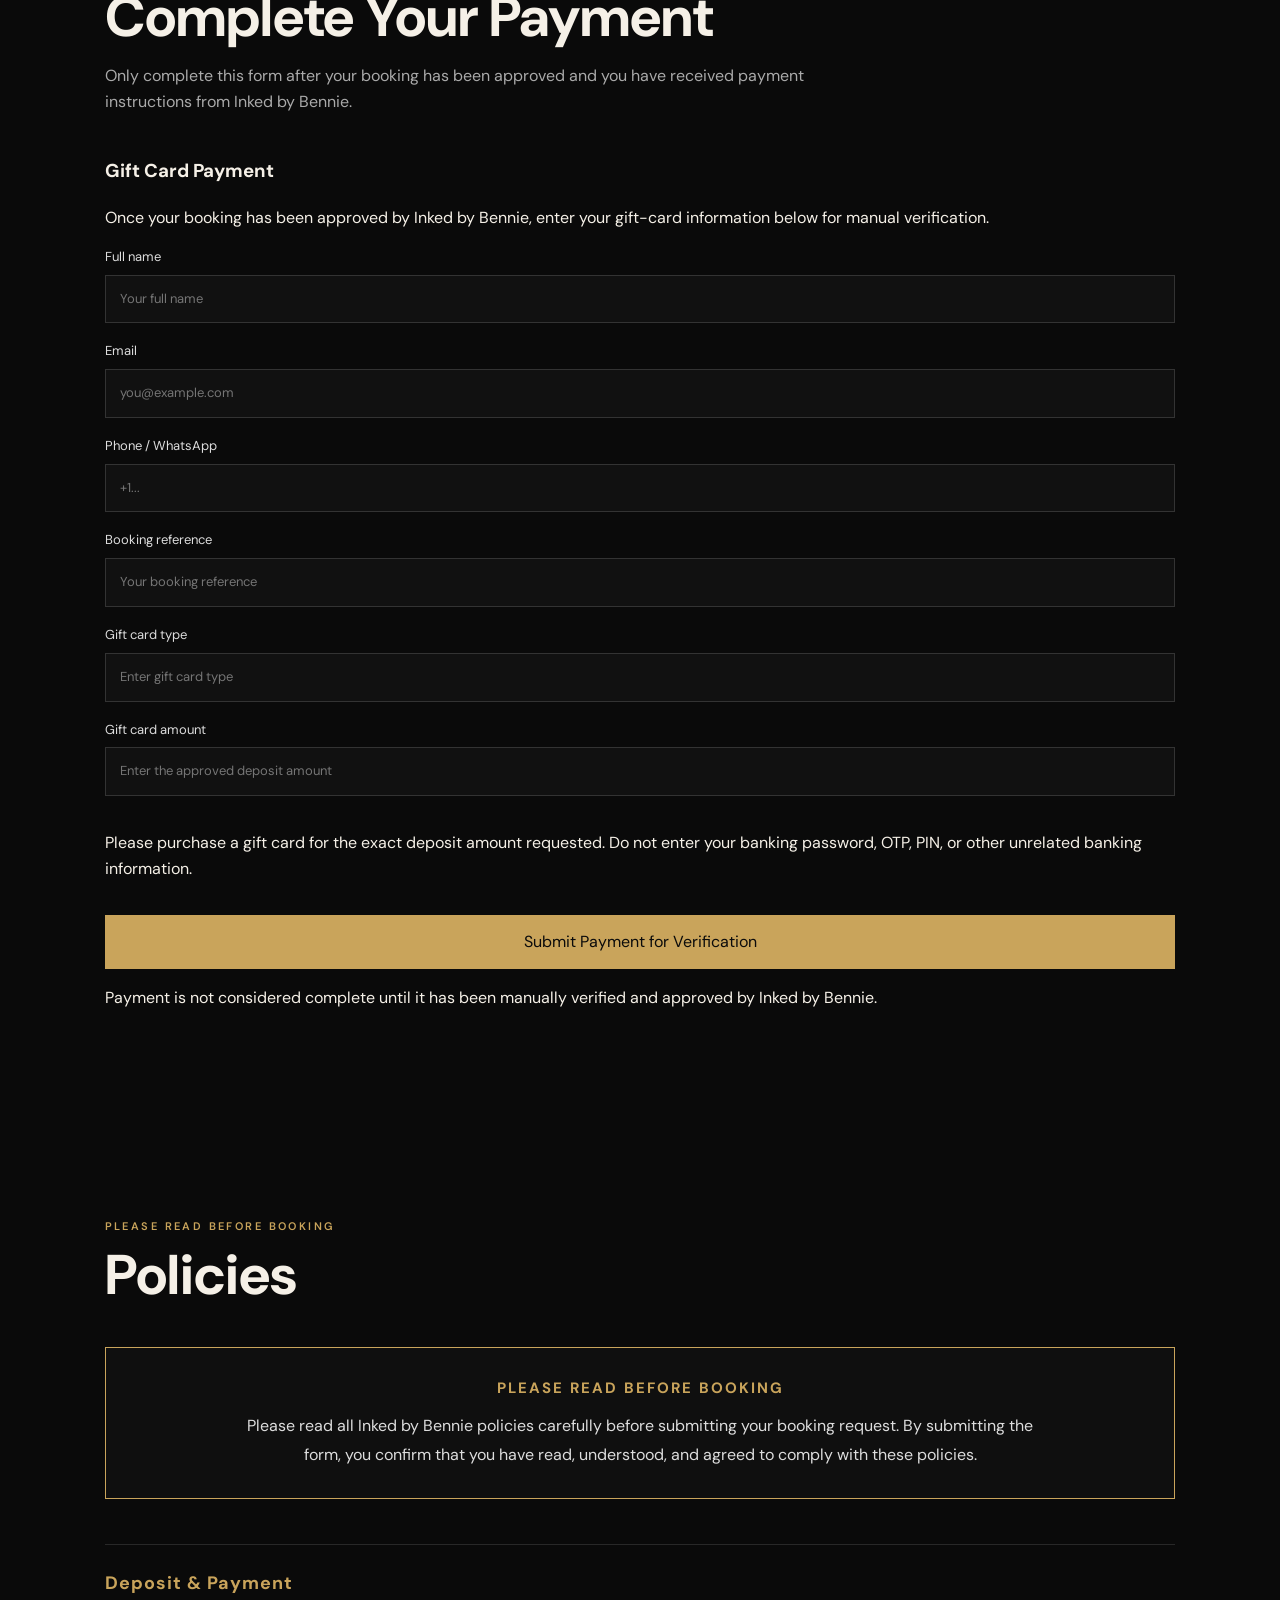
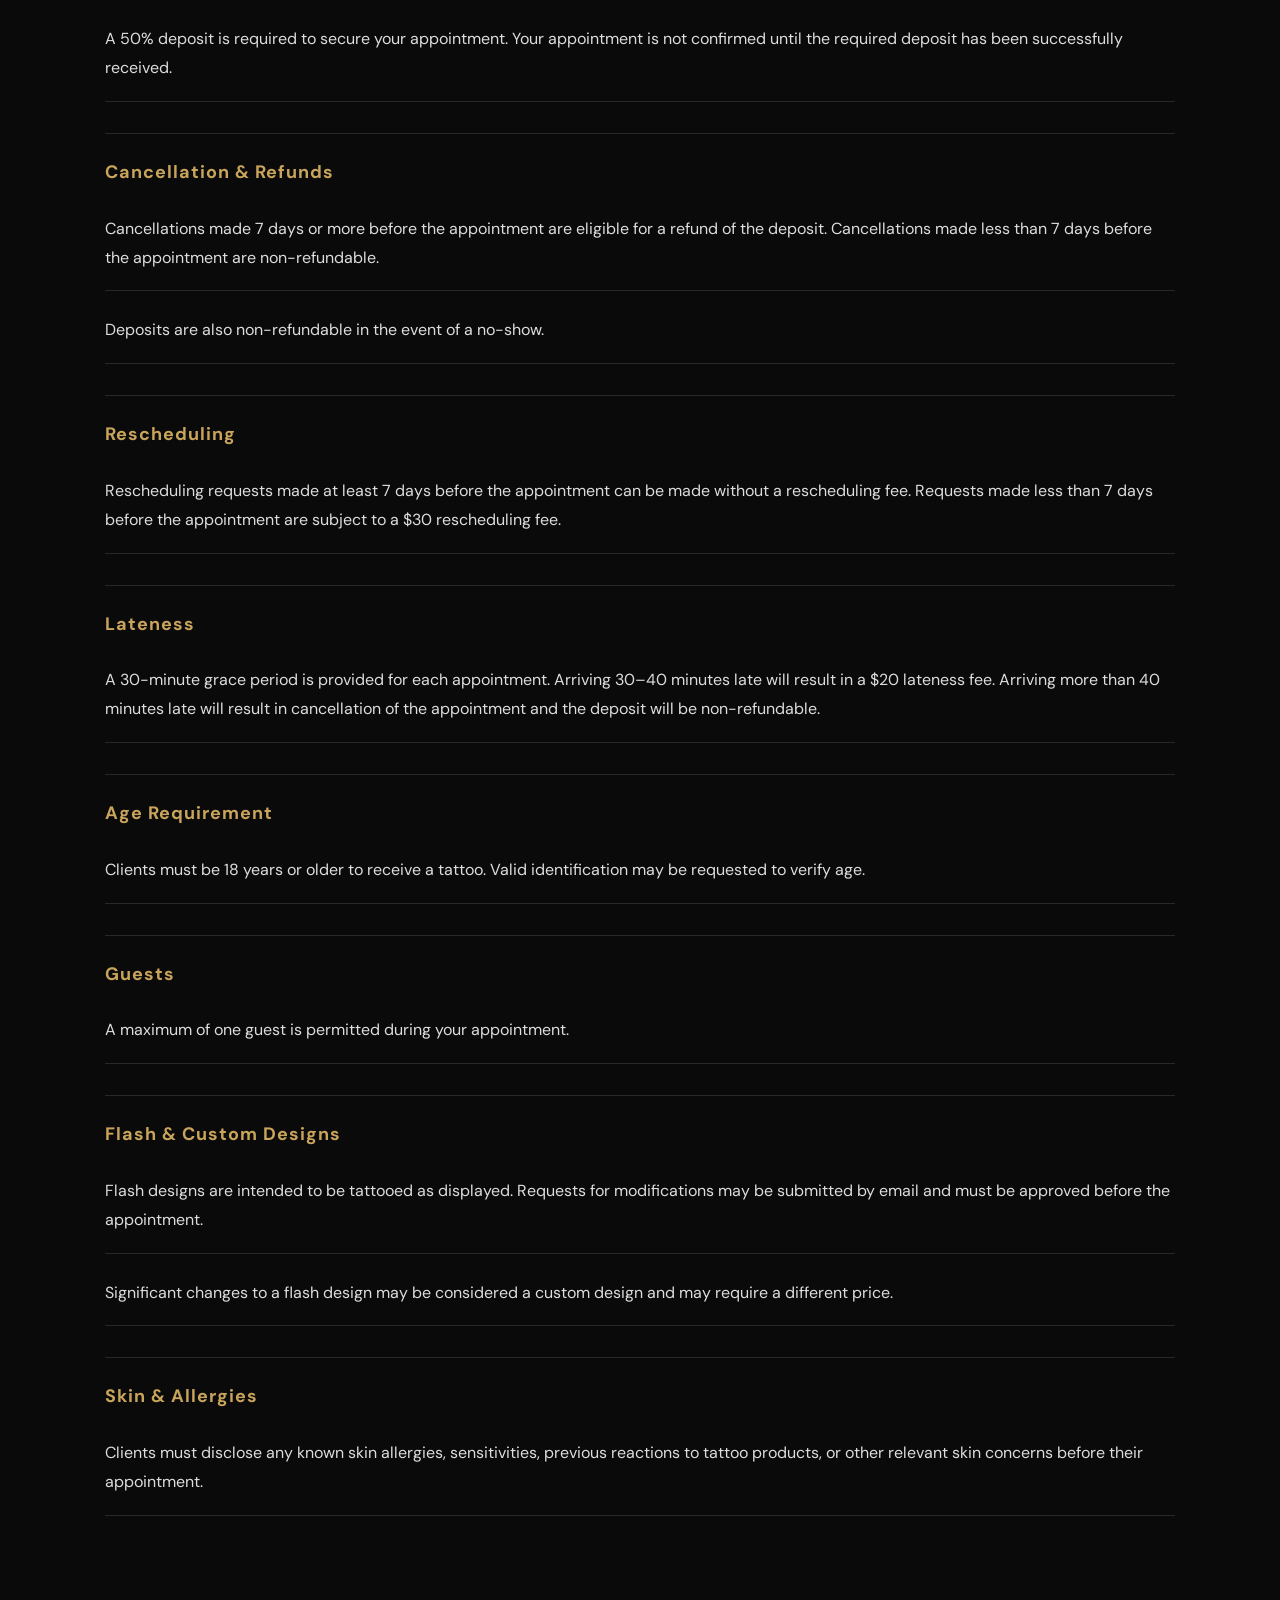
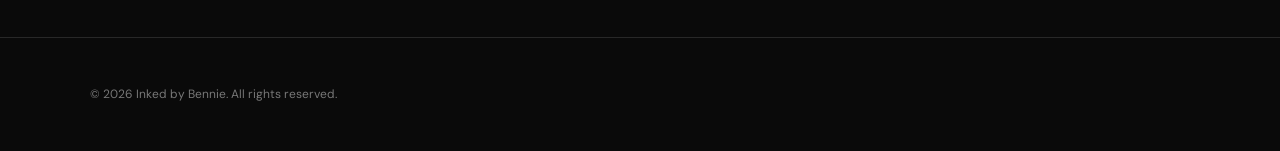
==== commit aab08486: "Update index.html" ====
--- a/index.html
+++ b/index.html
@@ -1,679 +1,408 @@
-<!DOCTYPE html>
-<html lang="en">
+<!DOCTYPE html><html lang="en">
 <head>
   <meta charset="UTF-8">
   <meta name="viewport" content="width=device-width, initial-scale=1.0">
   <title>Inked by Bennie | Tattoo Studio</title>
   <meta name="description" content="Inked by Bennie — minimalist custom and flash tattoos.">
   <link rel="stylesheet" href="style.css">
-</head>
-
-<body>
-
-<header class="nav">
-  <a class="logo" href="index.html">INKED <span>BY BENNIE</span></a>
-
-  <nav>
+</head><body><header class="nav">
+  <a class="logo" href="index.html">INKED <span>BY BENNIE</span></a>  <nav>
     <a href="#booking">Book</a>
     <a href="#payment">Payment</a>
     <a href="#policies">Policies</a>
   </nav>
-</header>
-
-<main>
-
-<section class="hero">
-  <p class="eyebrow">TATTOOS • FLASH • CUSTOM</p>
-
-  <h1>Made to be <em>yours.</em></h1>
-
-  <p class="hero-copy">
+</header><main><section class="hero">
+  <p class="eyebrow">TATTOOS • FLASH • CUSTOM</p>  <h1>Made to be <em>yours.</em></h1>  <p class="hero-copy">
     Minimal, intentional tattoos by Inked by Bennie.
     Choose a ready-made flash design or tell me what you're imagining.
-  </p>
-
-  <div class="buttons">
+  </p>  <div class="buttons">
     <a class="button gold" href="#booking">Book a Tattoo</a>
     <a class="button outline" href="#payment">Payment Information</a>
   </div>
-</section>
-
-
-<!-- =========================
-     PAYMENT INFORMATION ONLY
-     NO PAYMENT FORM HERE
-========================= -->
-
-<section class="section payment-info">
-
+</section><section class="section payment-info">
   <div class="section-head">
-
     <p class="eyebrow">PAYMENT INFORMATION</p>
-
     <h2>Before You Book</h2>
-
     <p>
       Please review the payment information before submitting
       your booking request.
     </p>
-
-  </div>
-
-  <div class="payment-warning">
-
+  </div>  <div class="payment-warning">
     <h3>PLEASE READ BEFORE PROCEEDING</h3>
-
-    <p>
-      A 50% deposit is required to secure your appointment.
-    </p>
-
+    <p>A 50% deposit is required to secure your appointment.</p>
     <p>
       Gift-card payment is currently a
       <strong>temporary payment method</strong>
       used by Inked by Bennie while regular payment arrangements
       are being finalized.
     </p>
-
     <p>
       Please submit your booking request first.
       If your booking is approved, you will receive instructions
       for completing your deposit payment.
     </p>
-
     <p>
       If you are not comfortable with or do not wish to use this
       temporary payment method,
       <strong>please do not submit a booking request.</strong>
     </p>
-
     <p>
       Your appointment will only proceed after your booking has
       been approved and your payment has been successfully verified.
     </p>
-
   </div>
-
-</section>
-
-
-<!-- =========================
-     BOOKING
-========================= -->
-
-<section id="booking" class="section dark-section">
-
+</section><section id="booking" class="section dark-section">
   <div class="section-head">
-
     <p class="eyebrow">BOOKING</p>
-
     <h2>Let's make it permanent.</h2>
-
     <p>
       Start with a flash design or submit a custom tattoo request.
     </p>
-
-  </div>
-
-
-  <div class="form-group">
-
-    <label for="tattooType">
-      Tattoo Type
-    </label>
-
-    <select
-      id="tattooType"
-      name="tattooType"
-      required
-    >
-
-      <option value="">
-        Select tattoo type
-      </option>
-
-      <option value="Permanent Tattoo">
-        Permanent Tattoo
-      </option>
-
-      <option value="Temporary Henna">
-        Temporary Tattoo (Henna)
-      </option>
-
+  </div>  <div class="form-group">
+    <label for="tattooType">Tattoo Type</label>
+    <select id="tattooType" name="tattooType" required>
+      <option value="">Select tattoo type</option>
+      <option value="Permanent Tattoo">Permanent Tattoo</option>
+      <option value="Temporary Henna">Temporary Tattoo (Henna)</option>
     </select>
-
-  </div>
-
-
-  <div class="booking-options">
-
-    <button
-      type="button"
-      class="option active"
-      data-type="flash"
-    >
+  </div>  <div class="booking-options">
+    <button type="button" class="option active" data-type="flash">
       FLASH DESIGN
     </button>
-
-    <button
-      type="button"
-      class="option"
-      data-type="custom"
-    >
+    <button type="button" class="option" data-type="custom">
       CUSTOM TATTOO
     </button>
-
-  </div>
-
-
-  <form id="bookingForm" class="form">
-
+  </div>  <form id="bookingForm" class="form">
     <input
       type="hidden"
       id="requestType"
       name="requestType"
       value="Flash Design"
-    >
-
-
-    <label>
-      Full name
-
-      <input
-        name="name"
-        required
-        placeholder="Your name"
-      >
-
-    </label>
-
-
-    <label>
-      Email
-
-      <input
-        type="email"
-        name="email"
-        required
-        placeholder="you@example.com"
-      >
-
-    </label>
-
-
-    <label>
-      Phone / WhatsApp
-
-      <input
-        name="phone"
-        required
-        placeholder="+1..."
-      >
-
-    </label>
-
-
-    <label>
-      Preferred appointment date
-
-      <input
-        type="date"
-        name="preferred_date"
-        required
-      >
-
-    </label>
-
-
-    <label>
-      Preferred appointment time
-
-      <select
-        name="preferred_time"
-        required
-      >
-
-        <option value="">
-          Select preferred time
-        </option>
-
-        <option>10:00 AM</option>
-        <option>11:00 AM</option>
-        <option>12:00 PM</option>
-        <option>1:00 PM</option>
-        <option>2:00 PM</option>
-        <option>3:00 PM</option>
-        <option>4:00 PM</option>
-        <option>5:00 PM</option>
-
-      </select>
-
-    </label>
-
-
-    <!-- FLASH DESIGNS -->
-
-    <div id="flashFields">
-
-      <label>
-        Choose your flash design
-      </label>
-
-      <div id="flashDesignGallery">
-
-        <p>
-          Loading flash designs...
-        </p>
-
-      </div>
-
-      <input
-        type="hidden"
-        name="design"
-        id="selectedFlashDesign"
-        value=""
-      >
-
-    </div>
-
-
-    <!-- CUSTOM TATTOO -->
-
-    <div
-      id="customFields"
-      class="hidden"
-    >
-
-      <label>
-        Tell me about your idea
-
-        <textarea
-          name="idea"
-          rows="5"
-          placeholder="Describe the tattoo you have in mind..."
-        ></textarea>
-
-      </label>
-
-
-      <label>
-        Reference / inspiration image
-
-        <input
-          type="file"
-          name="reference"
-          accept="image/*"
-        >
-
-        <small>
-          Optional — upload an image that captures the style or idea.
-        </small>
-
-      </label>
-
-    </div>
-
-
-    <label>
-      Tattoo placement
-
-      <select
-        name="placement"
-        required
-      >
-
-        <option value="">
-          Select placement
-        </option>
-
-        <option>Arm</option>
-        <option>Forearm</option>
-        <option>Wrist</option>
-        <option>Hand</option>
-        <option>Shoulder</option>
-        <option>Back</option>
-        <option>Chest</option>
-        <option>Rib</option>
-        <option>Thigh</option>
-        <option>Calf</option>
-        <option>Ankle</option>
-        <option>Other</option>
-
-      </select>
-
-    </label>
-
-
-    <label>
-      Desired size
-
-      <select
-        name="size"
-        required
-      >
-
-        <option value="">
-          Select approximate size
-        </option>
-
-        <option>Under 3 cm</option>
-        <option>3–5 cm</option>
-        <option>5–10 cm</option>
-        <option>10–15 cm</option>
-        <option>15+ cm</option>
-        <option>
-          Not sure — I'd like advice
-        </option>
-
-      </select>
-
-    </label>
-
-
-    <label>
-      Placement photo
-      <span class="muted">(recommended)</span>
-
-      <input
-        type="file"
-        name="placementPhoto"
-        accept="image/*"
-      >
-
-      <small>
-        A clear photo of the area helps with sizing and placement.
-      </small>
-
-    </label>
-
-
-    <label>
-      Additional notes
-
-      <textarea
-        name="notes"
-        rows="4"
-        placeholder="Anything else I should know?"
-      ></textarea>
-
-    </label>
-
-
-    <label class="check">
-
-      <input
-        type="checkbox"
-        required
-      >
-
-      I have read and agree to the booking policies.
-
-    </label>
-
-
-    <button
-      class="button gold full"
-      type="submit"
-    >
-      Submit Booking Request
-    </button>
-
-
-    <p class="form-note">
-      Your appointment is not confirmed until your deposit has been
-      received and your booking is approved.
-    </p>
+    ><label>
+  Full name
+  <input name="name" required placeholder="Your name">
+</label>
+
+<label>
+  Email
+  <input
+    type="email"
+    name="email"
+    required
+    placeholder="you@example.com"
+  >
+</label>
+
+<label>
+  Phone / WhatsApp
+  <input name="phone" required placeholder="+1...">
+</label>
+
+<label>
+  Preferred appointment date
+  <input type="date" name="preferred_date" required>
+</label>
+
+<label>
+  Preferred appointment time
+  <select name="preferred_time" required>
+    <option value="">Select preferred time</option>
+    <option>10:00 AM</option>
+    <option>11:00 AM</option>
+    <option>12:00 PM</option>
+    <option>1:00 PM</option>
+    <option>2:00 PM</option>
+    <option>3:00 PM</option>
+    <option>4:00 PM</option>
+    <option>5:00 PM</option>
+  </select>
+</label>
+
+<div id="flashFields">
+  <label>Choose your flash design</label>
+
+  <div id="flashDesignGallery">
+    <p>Loading flash designs...</p>
+  </div>
+
+  <input
+    type="hidden"
+    name="design"
+    id="selectedFlashDesign"
+    value=""
+  >
+</div>
+
+<div id="customFields" class="hidden">
+  <label>
+    Tell me about your idea
+    <textarea
+      name="idea"
+      rows="5"
+      placeholder="Describe the tattoo you have in mind..."
+    ></textarea>
+  </label>
+
+  <label>
+    Reference / inspiration image
+    <input type="file" name="reference" accept="image/*">
+    <small>
+      Optional — upload an image that captures the style or idea.
+    </small>
+  </label>
+</div>
+
+<label>
+  Tattoo placement
+  <select name="placement" required>
+    <option value="">Select placement</option>
+    <option>Arm</option>
+    <option>Forearm</option>
+    <option>Wrist</option>
+    <option>Hand</option>
+    <option>Shoulder</option>
+    <option>Back</option>
+    <option>Chest</option>
+    <option>Rib</option>
+    <option>Thigh</option>
+    <option>Calf</option>
+    <option>Ankle</option>
+    <option>Other</option>
+  </select>
+</label>
+
+<label>
+  Desired size
+  <select name="size" required>
+    <option value="">Select approximate size</option>
+    <option>Under 3 cm</option>
+    <option>3–5 cm</option>
+    <option>5–10 cm</option>
+    <option>10–15 cm</option>
+    <option>15+ cm</option>
+    <option>Not sure — I'd like advice</option>
+  </select>
+</label>
+
+<label>
+  Placement photo
+  <span class="muted">(recommended)</span>
+  <input type="file" name="placementPhoto" accept="image/*">
+  <small>
+    A clear photo of the area helps with sizing and placement.
+  </small>
+</label>
+
+<label>
+  Additional notes
+  <textarea
+    name="notes"
+    rows="4"
+    placeholder="Anything else I should know?"
+  ></textarea>
+</label>
+
+<label class="check">
+  <input type="checkbox" required>
+  I have read and agree to the booking policies.
+</label>
+
+<button class="button gold full" type="submit">
+  Submit Booking Request
+</button>
+
+<p class="form-note">
+  Your appointment is not confirmed until your deposit has been
+  received and your booking is approved.
+</p>
 
   </form>
-
-</section>
-
-
-<!-- =========================
-     ACTUAL PAYMENT FORM
-     STAYS BELOW BOOKING
-========================= -->
-
-<section id="payment" class="section payment-page">
-
+</section><section id="payment" class="section payment-page">
   <div class="section-head">
-
     <p class="eyebrow">PAYMENT</p>
-
     <h2>Complete Your Payment</h2>
-
     <p>
       Only complete this form after your booking has been approved
       and you have received payment instructions from Inked by Bennie.
     </p>
-
-  </div>
-
-
-  <div class="payment-box">
-
+  </div>  <div class="payment-box">
     <h3>Gift Card Payment</h3>
-
     <p>
       Once your booking has been approved by Inked by Bennie,
       enter your gift-card information below for manual verification.
-    </p>
-
-
-    <form
-      id="giftCardForm"
-      class="form"
-    >
-
-      <label>
-        Full name
-
-        <input
-          type="text"
-          name="name"
-          placeholder="Your full name"
-          required
-        >
-
-      </label>
-
-
-      <label>
-        Email
-
-        <input
-          type="email"
-          name="email"
-          placeholder="you@example.com"
-          required
-        >
-
-      </label>
-
-
-      <label>
-        Phone / WhatsApp
-
-        <input
-          type="tel"
-          name="phone"
-          placeholder="+1..."
-          required
-        >
-
-      </label>
-
-
-      <label>
-        Booking reference
-
-        <input
-          type="text"
-          name="booking_reference"
-          placeholder="Your booking reference"
-          required
-        >
-
-      </label>
-
-
-      <label>
-        Gift card type
-
-        <input
-          type="text"
-          name="gift_card_brand"
-          placeholder="Enter gift card type"
-          required
-        >
-
-      </label>
-
-
-      <label>
-        Gift card amount
-
-        <input
-          type="number"
-          name="gift_card_amount"
-          placeholder="Enter the approved deposit amount"
-          min="1"
-          step="0.01"
-          required
-        >
-
-      </label>
-
-
-      <p class="small">
-        Please purchase a gift card for the exact deposit amount requested.
-        Do not enter your banking password, OTP, PIN, or other unrelated
-        banking information.
-      </p>
-
-
-      <button
-        type="submit"
-        class="button gold full"
-      >
-        Submit Payment for Verification
-      </button>
-
-    </form>
-
-
-    <p class="payment-note">
-      Payment is not considered complete until it has been manually verified
-      and approved by Inked by Bennie.
-    </p>
+    </p><form id="giftCardForm" class="form">
+  <label>
+    Full name
+    <input
+      type="text"
+      name="name"
+      placeholder="Your full name"
+      required
+    >
+  </label>
+
+  <label>
+    Email
+    <input
+      type="email"
+      name="email"
+      placeholder="you@example.com"
+      required
+    >
+  </label>
+
+  <label>
+    Phone / WhatsApp
+    <input
+      type="tel"
+      name="phone"
+      placeholder="+1..."
+      required
+    >
+  </label>
+
+  <label>
+    Booking reference
+    <input
+      type="text"
+      name="booking_reference"
+      placeholder="Your booking reference"
+      required
+    >
+  </label>
+
+  <label>
+    Gift card type
+    <input
+      type="text"
+      name="gift_card_brand"
+      placeholder="Enter gift card type"
+      required
+    >
+  </label>
+
+  <label>
+    Gift card amount
+    <input
+      type="number"
+      name="gift_card_amount"
+      placeholder="Enter the approved deposit amount"
+      min="1"
+      step="0.01"
+      required
+    >
+  </label>
+
+  <p class="small">
+    Please purchase a gift card for the exact deposit amount requested.
+    Do not enter your banking password, OTP, PIN, or other unrelated
+    banking information.
+  </p>
+
+  <button
+    type="submit"
+    class="button gold full"
+  >
+    Submit Payment for Verification
+  </button>
+</form>
+
+<p class="payment-note">
+  Payment is not considered complete until it has been manually verified
+  and approved by Inked by Bennie.
+</p>
 
   </div>
-
-</section>
-
-
-<!-- =========================
-     POLICIES
-========================= -->
-
-<section id="policies" class="section">
-
+</section><section id="policies" class="section">
   <div class="section-head">
     <p class="eyebrow">PLEASE READ BEFORE BOOKING</p>
     <h2>Policies</h2>
-  </div>
-
-
-  <div class="read-me">
-
+  </div>  <div class="read-me">
     <h3>PLEASE READ BEFORE BOOKING</h3>
-
     <p>
       Please read all Inked by Bennie policies carefully before submitting
       your booking request. By submitting the form, you confirm that you
       have read, understood, and agreed to comply with these policies.
     </p>
+  </div>  <div class="policies"><div class="policy-item">
+  <h3>Deposit & Payment</h3>
+  <p>
+    A 50% deposit is required to secure your appointment. Your
+    appointment is not confirmed until the required deposit has been
+    successfully received.
+  </p>
+</div>
+
+<div class="policy-item">
+  <h3>Cancellation & Refunds</h3>
+  <p>
+    Cancellations made 7 days or more before the appointment are
+    eligible for a refund of the deposit. Cancellations made less than
+    7 days before the appointment are non-refundable.
+  </p>
+  <p>
+    Deposits are also non-refundable in the event of a no-show.
+  </p>
+</div>
+
+<div class="policy-item">
+  <h3>Rescheduling</h3>
+  <p>
+    Rescheduling requests made at least 7 days before the appointment
+    can be made without a rescheduling fee. Requests made less than
+    7 days before the appointment are subject to a $30 rescheduling fee.
+  </p>
+</div>
+
+<div class="policy-item">
+  <h3>Lateness</h3>
+  <p>
+    A 30-minute grace period is provided for each appointment.
+    Arriving 30–40 minutes late will result in a $20 lateness fee.
+    Arriving more than 40 minutes late will result in cancellation of
+    the appointment and the deposit will be non-refundable.
+  </p>
+</div>
+
+<div class="policy-item">
+  <h3>Age Requirement</h3>
+  <p>
+    Clients must be 18 years or older to receive a tattoo. Valid
+    identification may be requested to verify age.
+  </p>
+</div>
+
+<div class="policy-item">
+  <h3>Guests</h3>
+  <p>
+    A maximum of one guest is permitted during your appointment.
+  </p>
+</div>
+
+<div class="policy-item">
+  <h3>Flash & Custom Designs</h3>
+  <p>
+    Flash designs are intended to be tattooed as displayed. Requests
+    for modifications may be submitted by email and must be approved
+    before the appointment.
+  </p>
+  <p>
+    Significant changes to a flash design may be considered a custom
+    design and may require a different price.
+  </p>
+</div>
+
+<div class="policy-item">
+  <h3>Skin & Allergies</h3>
+  <p>
+    Clients must disclose any known skin allergies, sensitivities,
+    previous reactions to tattoo products, or other relevant skin
+    concerns before their appointment.
+  </p>
+</div>
 
   </div>
-
-
-  <div class="policies">
-
-    <div class="policy-item">
-      <h3>Deposit & Payment</h3>
-      <p>
-        A 50% deposit is required to secure your appointment. Your
-        appointment is not confirmed until the required deposit has been
-        successfully received.
-      </p>
-    </div>
-
-
-    <div class="policy-item">
-      <h3>Cancellation & Refunds</h3>
-      <p>
-        Cancellations made 7 days or more before the appointment are
-        eligible for a refund of the deposit. Cancellations made less than
-        7 days before the appointment are non-refundable.
-      </p>
-      <p>
-        Deposits are also non-refundable in the event of a no-show.
-      </p>
-    </div>
-
-
-    <div class="policy-item">
-      <h3>Rescheduling</h3>
-      <p>
-        Rescheduling requests made at least 7 days before the appointment
-        can be made without a rescheduling fee. Requests made less than
-        7 days before the appointment are subject to a $30 rescheduling fee.
-      </p>
-    </div>
-
-
-    <div class="policy-item">
-      <h3>Lateness</h3>
-      <p>
-        A 30-minute grace period is provided for each appointment.
-        Arriving 30–40 minutes late will result in a $20 lateness fee.
-        Arriving more than 40 minutes late will result in cancellation of
-        the appointment and the deposit will be non-refundable.
-      </p>
-    </div>
-
-
-    <div class="policy-item">
-      <h3>Age Requirement</h3>
-      <p>
-        Clients must be 18 years or older to receive a tattoo. Valid
-        identification may be requested to verify age.
-      </p>
-    </div>
-
-
-    <div class="policy-item">
-      <h3>Guests</h3>
-      <p>
-        A maximum of one guest is permitted during your appointment.
-      </p>
-    </div>
-
-
-    <div class="policy-item">
-      <h3>Flash & Custom Designs</h3>
-      <p>
-        Flash designs are intended to be tattooed as displayed. Requests
-        for modifications may be submitted by email and must be approved
-        before the appointment.
-      </p>
-      <p>
-        Significant changes to a flash design may be considered a custom
-        design and may require a different price.
-      </p>
-    </div>
-
-
-    <div class="policy-item">
-      <h3>Skin & Allergies</h3>
-      <p>
-        Clients
+</section></main><footer class="footer">
+  <p>© 2026 Inked by Bennie. All rights reserved.</p>
+</footer><script src="script.js?v=3"></script></body>
+</html>
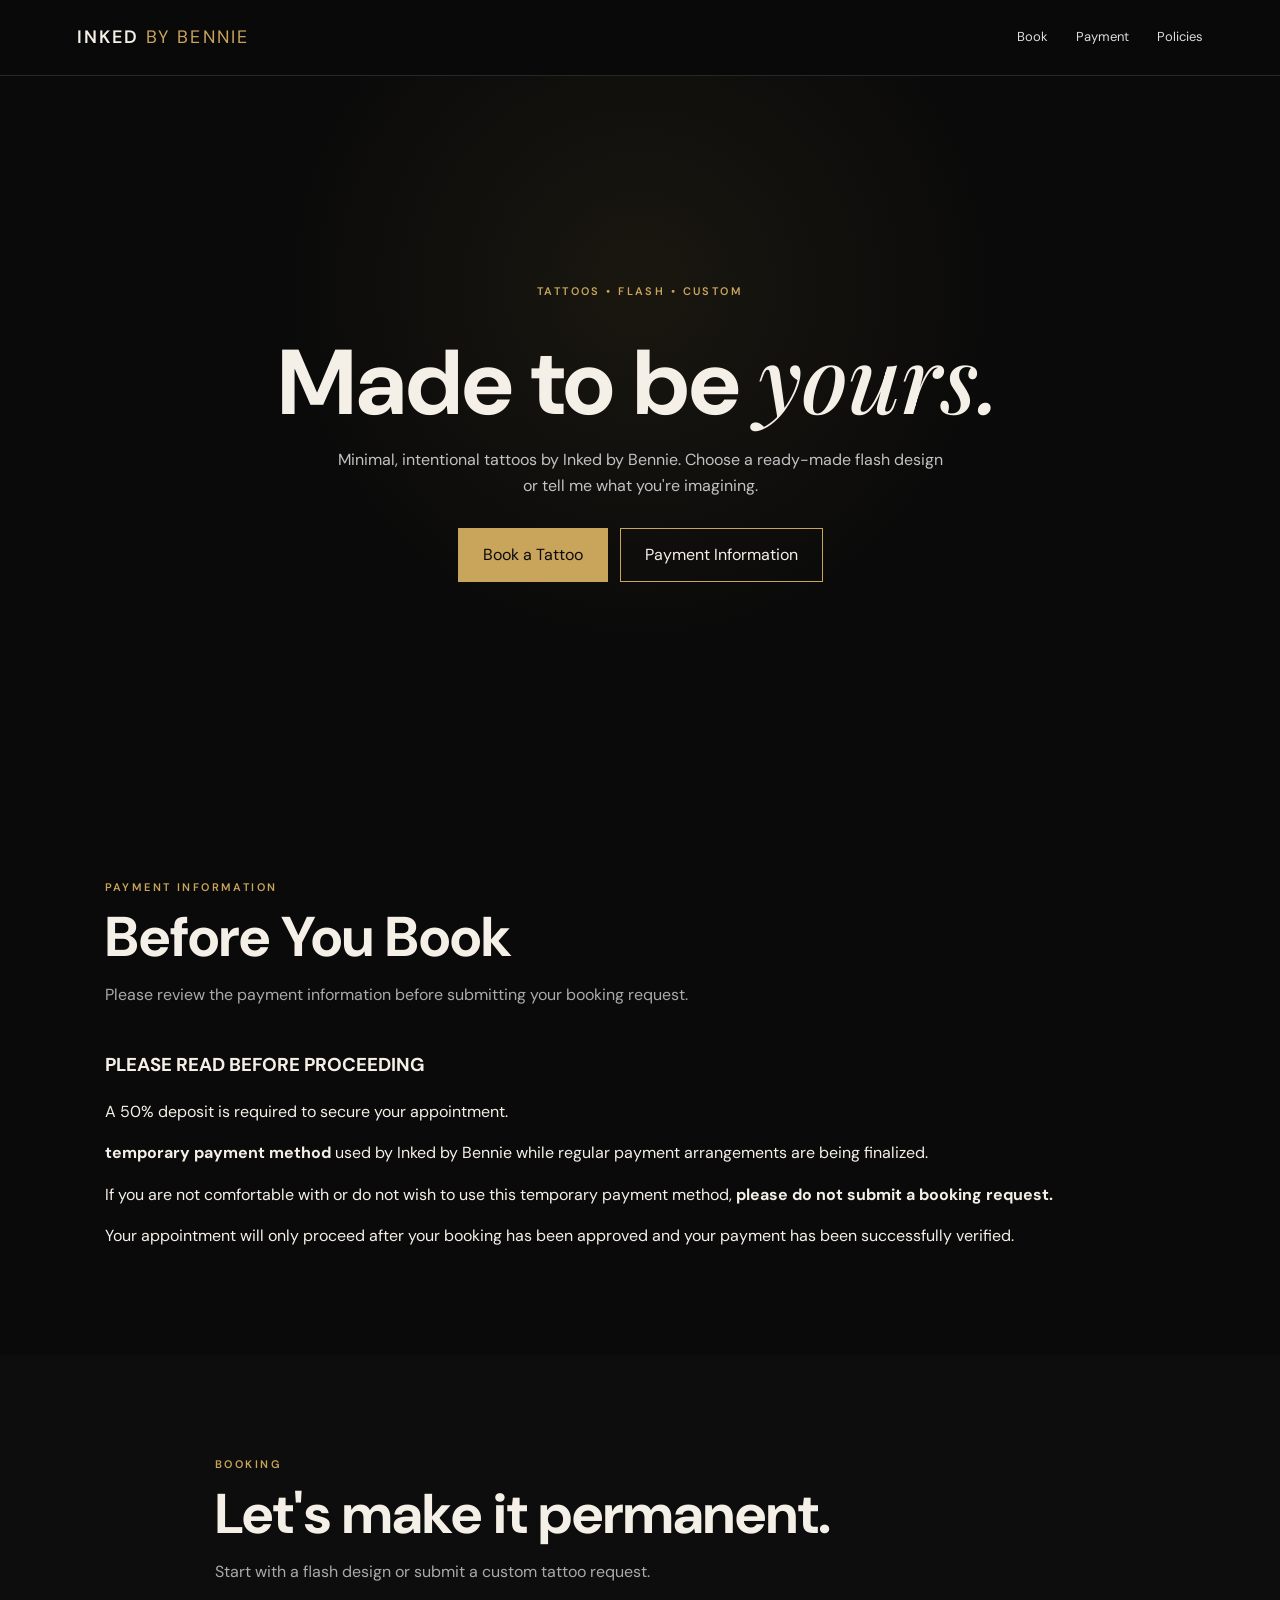
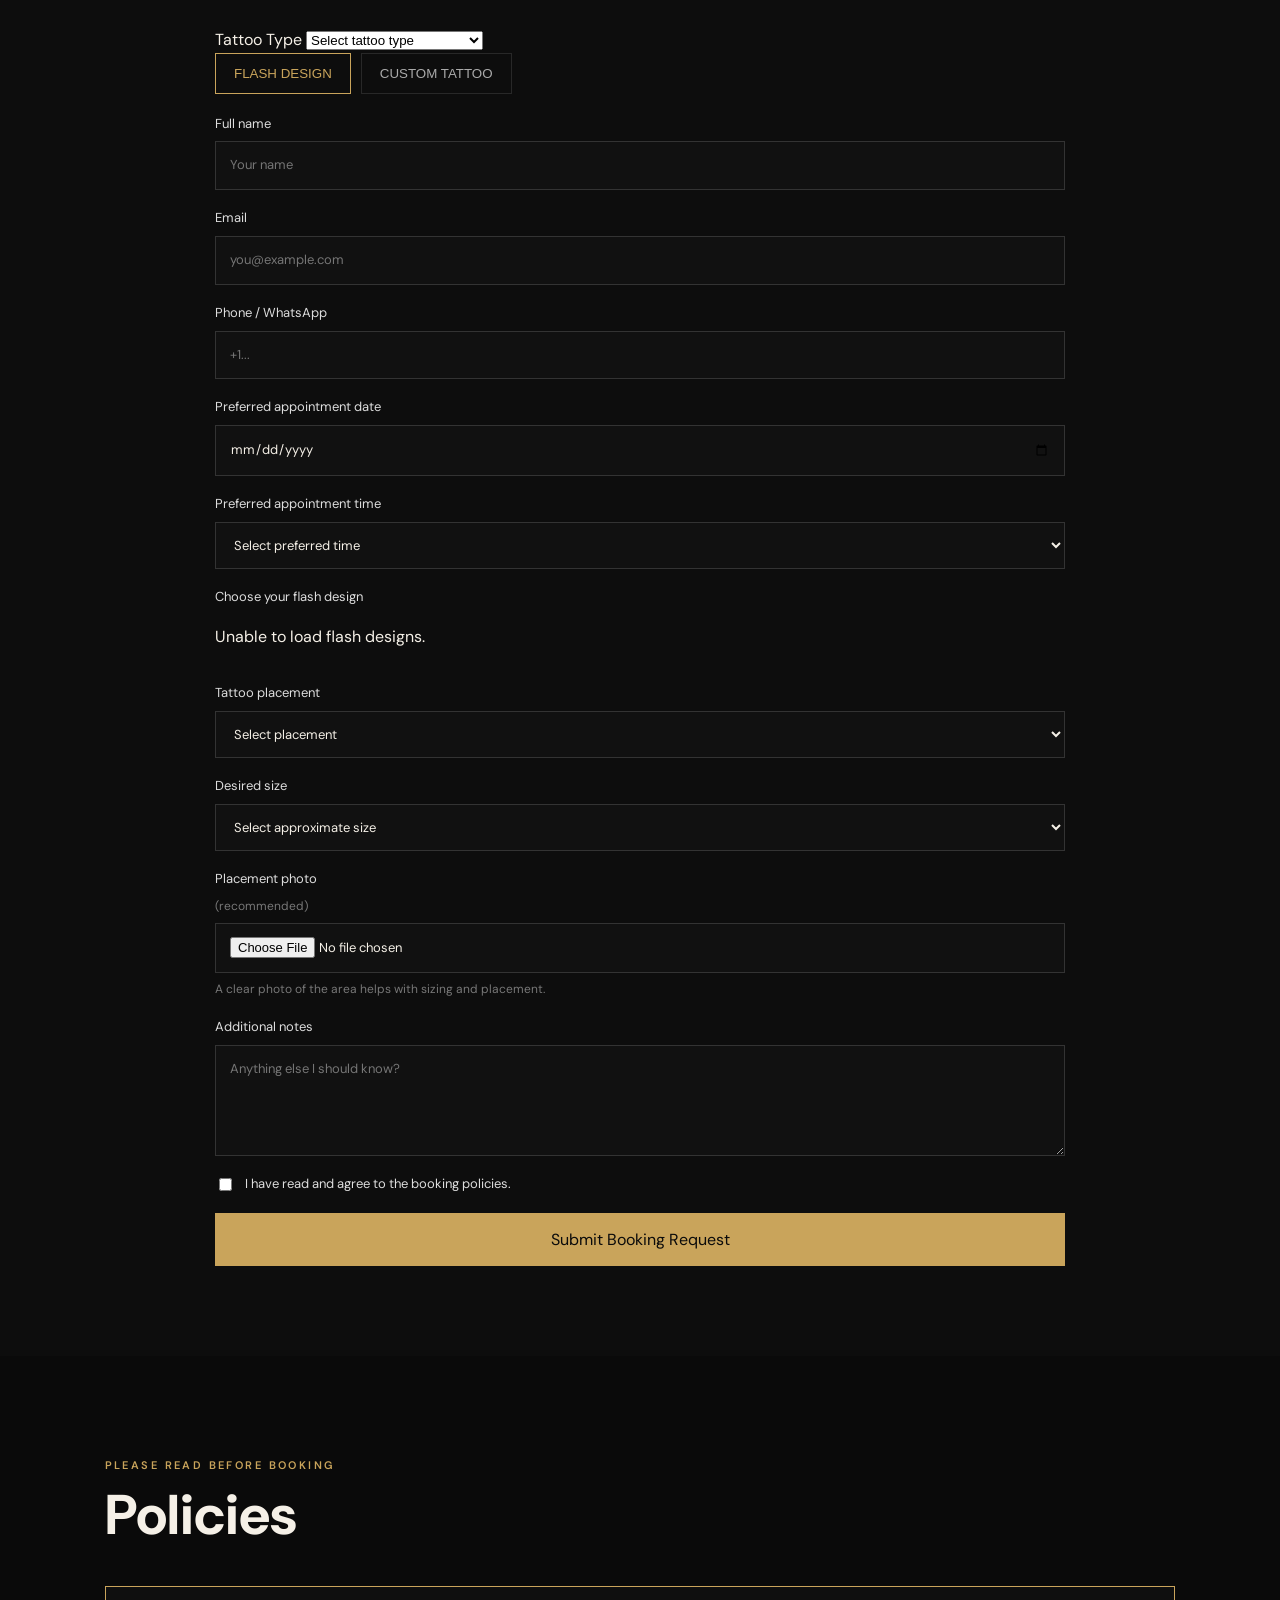
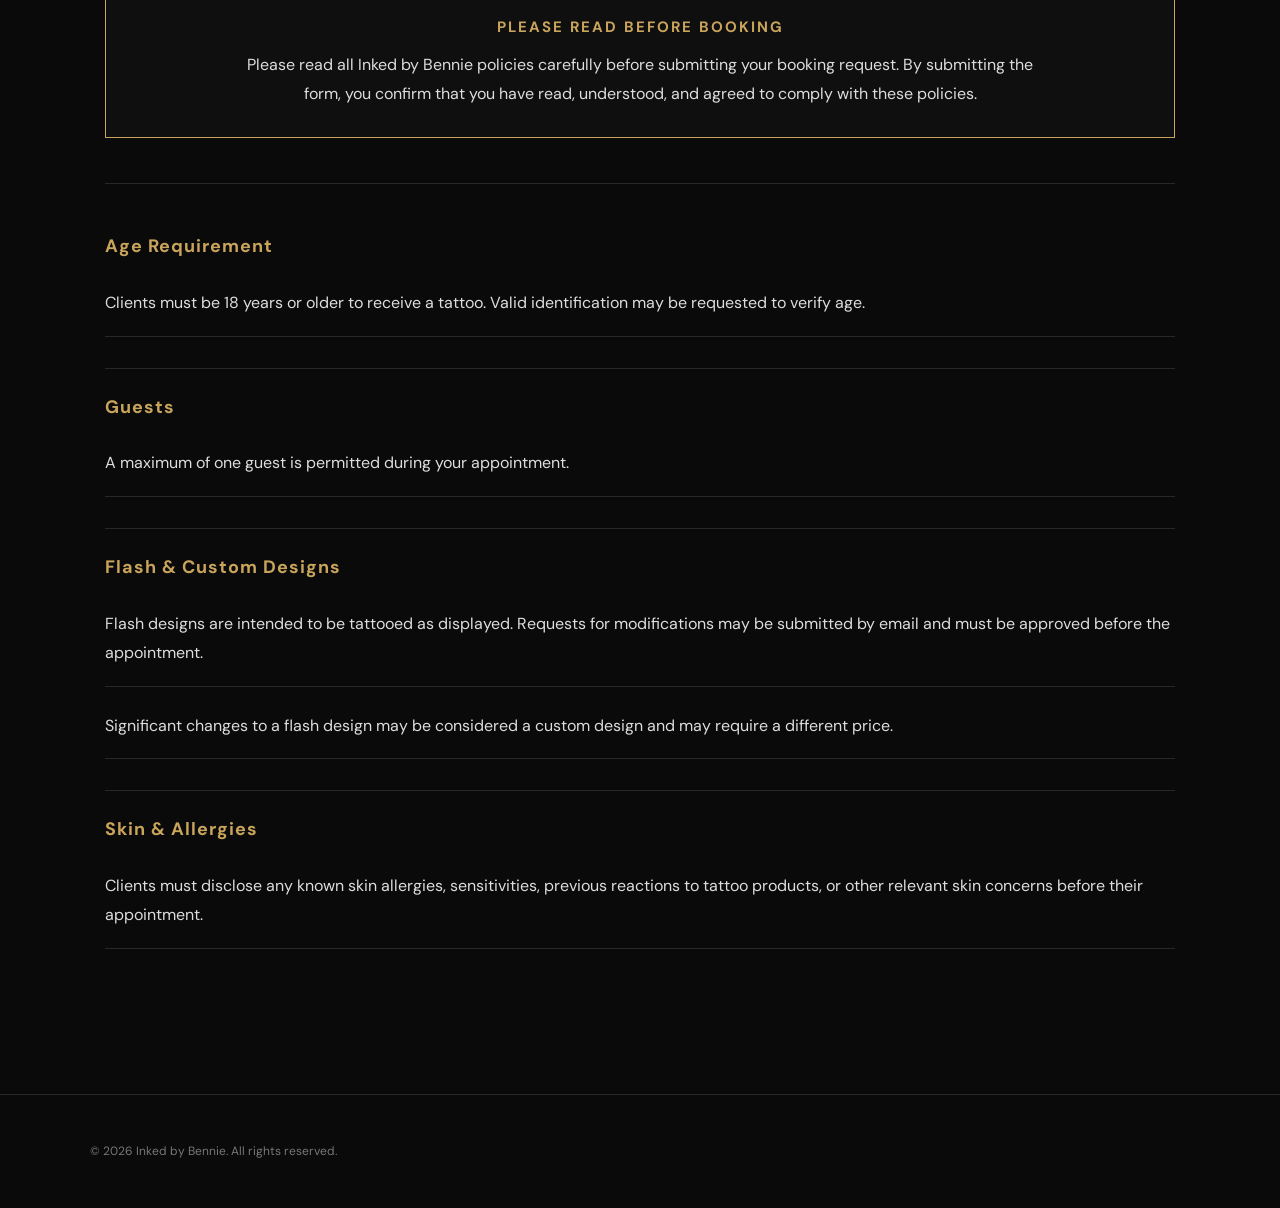
==== commit 43637c72: "Update index.html" ====
--- a/index.html
+++ b/index.html
@@ -31,16 +31,12 @@
     <h3>PLEASE READ BEFORE PROCEEDING</h3>
     <p>A 50% deposit is required to secure your appointment.</p>
     <p>
-      Gift-card payment is currently a
+    
       <strong>temporary payment method</strong>
       used by Inked by Bennie while regular payment arrangements
       are being finalized.
     </p>
-    <p>
-      Please submit your booking request first.
-      If your booking is approved, you will receive instructions
-      for completing your deposit payment.
-    </p>
+    
     <p>
       If you are not comfortable with or do not wish to use this
       temporary payment method,
@@ -210,109 +206,7 @@
 <button class="button gold full" type="submit">
   Submit Booking Request
 </button>
-
-<p class="form-note">
-  Your appointment is not confirmed until your deposit has been
-  received and your booking is approved.
-</p>
-
-  </form>
-</section><section id="payment" class="section payment-page">
-  <div class="section-head">
-    <p class="eyebrow">PAYMENT</p>
-    <h2>Complete Your Payment</h2>
-    <p>
-      Only complete this form after your booking has been approved
-      and you have received payment instructions from Inked by Bennie.
-    </p>
-  </div>  <div class="payment-box">
-    <h3>Gift Card Payment</h3>
-    <p>
-      Once your booking has been approved by Inked by Bennie,
-      enter your gift-card information below for manual verification.
-    </p><form id="giftCardForm" class="form">
-  <label>
-    Full name
-    <input
-      type="text"
-      name="name"
-      placeholder="Your full name"
-      required
-    >
-  </label>
-
-  <label>
-    Email
-    <input
-      type="email"
-      name="email"
-      placeholder="you@example.com"
-      required
-    >
-  </label>
-
-  <label>
-    Phone / WhatsApp
-    <input
-      type="tel"
-      name="phone"
-      placeholder="+1..."
-      required
-    >
-  </label>
-
-  <label>
-    Booking reference
-    <input
-      type="text"
-      name="booking_reference"
-      placeholder="Your booking reference"
-      required
-    >
-  </label>
-
-  <label>
-    Gift card type
-    <input
-      type="text"
-      name="gift_card_brand"
-      placeholder="Enter gift card type"
-      required
-    >
-  </label>
-
-  <label>
-    Gift card amount
-    <input
-      type="number"
-      name="gift_card_amount"
-      placeholder="Enter the approved deposit amount"
-      min="1"
-      step="0.01"
-      required
-    >
-  </label>
-
-  <p class="small">
-    Please purchase a gift card for the exact deposit amount requested.
-    Do not enter your banking password, OTP, PIN, or other unrelated
-    banking information.
-  </p>
-
-  <button
-    type="submit"
-    class="button gold full"
-  >
-    Submit Payment for Verification
-  </button>
-</form>
-
-<p class="payment-note">
-  Payment is not considered complete until it has been manually verified
-  and approved by Inked by Bennie.
-</p>
-
-  </div>
+ </div>
 </section><section id="policies" class="section">
   <div class="section-head">
     <p class="eyebrow">PLEASE READ BEFORE BOOKING</p>
@@ -325,44 +219,6 @@
       have read, understood, and agreed to comply with these policies.
     </p>
   </div>  <div class="policies"><div class="policy-item">
-  <h3>Deposit & Payment</h3>
-  <p>
-    A 50% deposit is required to secure your appointment. Your
-    appointment is not confirmed until the required deposit has been
-    successfully received.
-  </p>
-</div>
-
-<div class="policy-item">
-  <h3>Cancellation & Refunds</h3>
-  <p>
-    Cancellations made 7 days or more before the appointment are
-    eligible for a refund of the deposit. Cancellations made less than
-    7 days before the appointment are non-refundable.
-  </p>
-  <p>
-    Deposits are also non-refundable in the event of a no-show.
-  </p>
-</div>
-
-<div class="policy-item">
-  <h3>Rescheduling</h3>
-  <p>
-    Rescheduling requests made at least 7 days before the appointment
-    can be made without a rescheduling fee. Requests made less than
-    7 days before the appointment are subject to a $30 rescheduling fee.
-  </p>
-</div>
-
-<div class="policy-item">
-  <h3>Lateness</h3>
-  <p>
-    A 30-minute grace period is provided for each appointment.
-    Arriving 30–40 minutes late will result in a $20 lateness fee.
-    Arriving more than 40 minutes late will result in cancellation of
-    the appointment and the deposit will be non-refundable.
-  </p>
-</div>
 
 <div class="policy-item">
   <h3>Age Requirement</h3>
@@ -404,5 +260,5 @@
   </div>
 </section></main><footer class="footer">
   <p>© 2026 Inked by Bennie. All rights reserved.</p>
-</footer><script src="script.js?v=3"></script></body>
+</footer><script src="script.js?v=4"></script></body>
 </html>
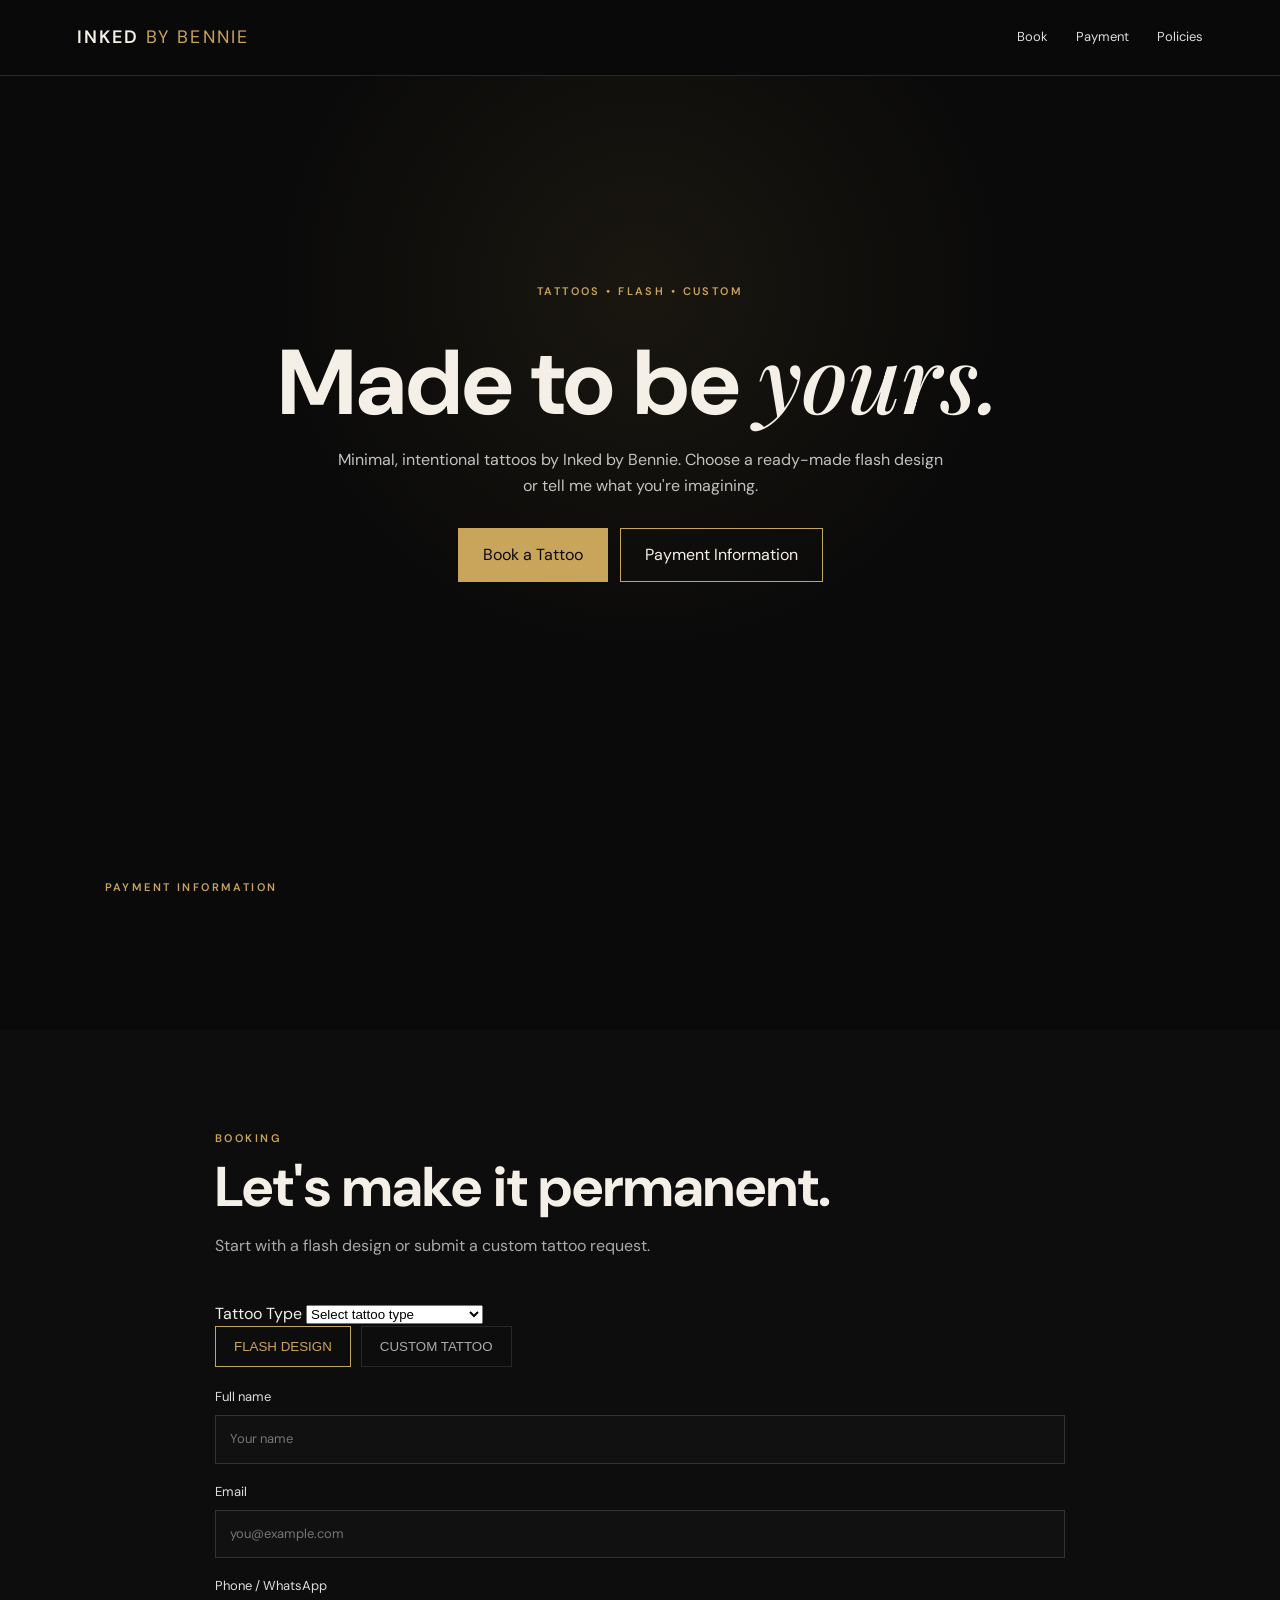
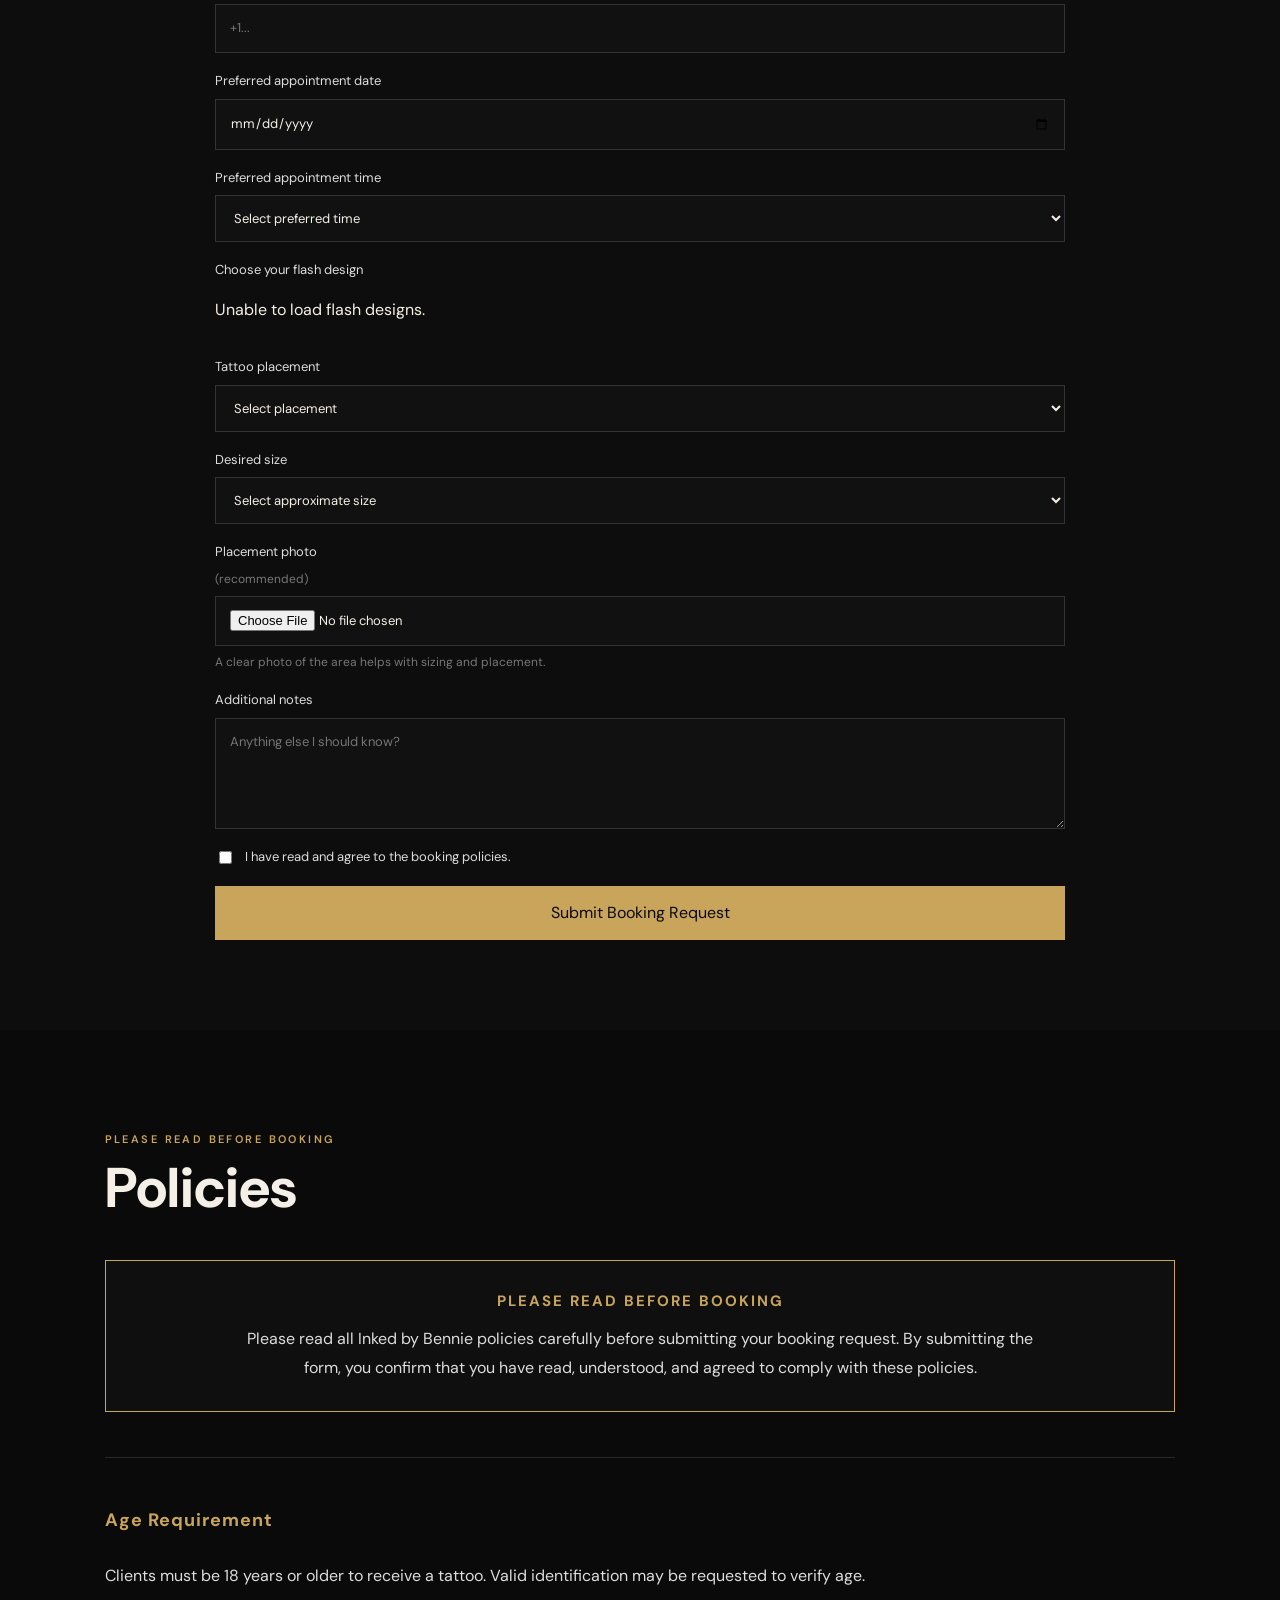
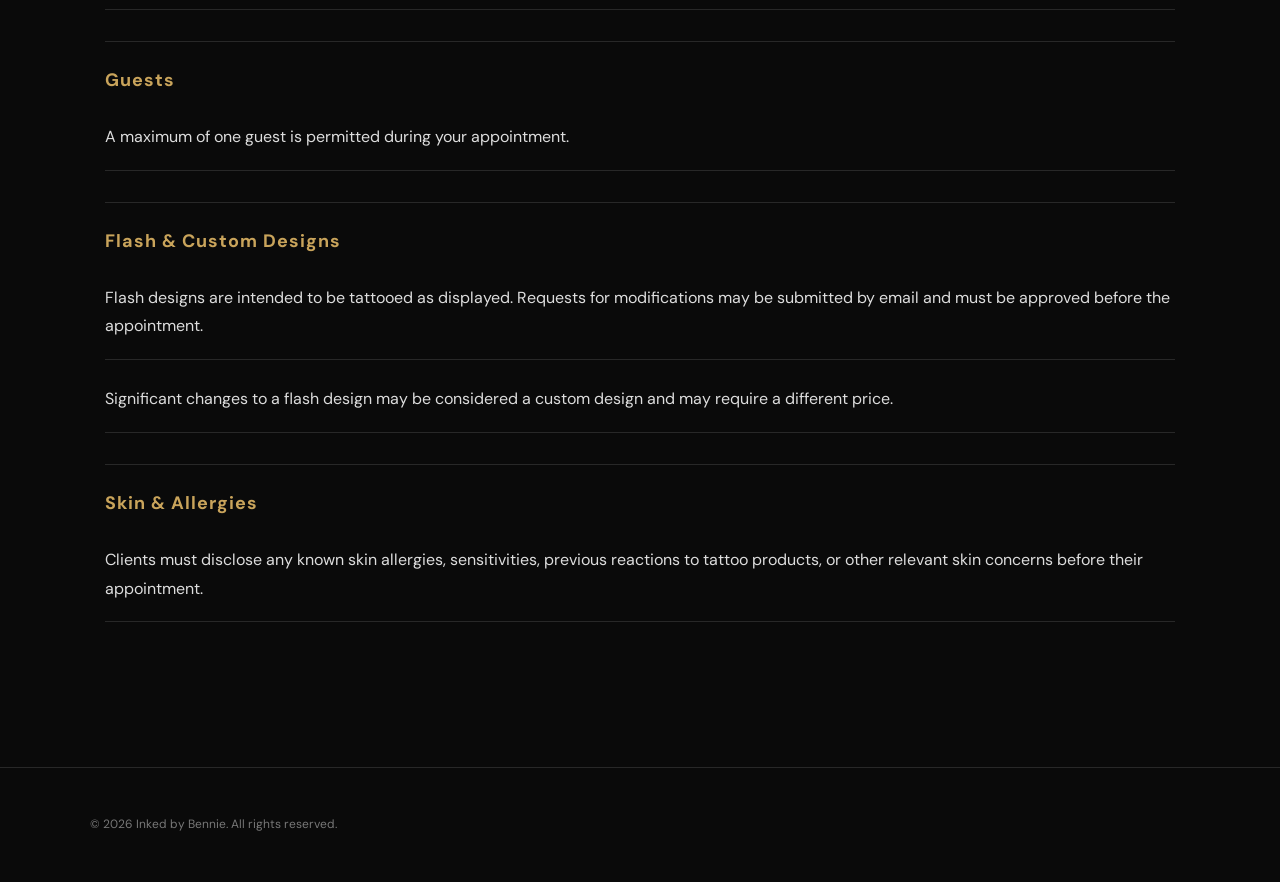
==== commit 611912dd: "Remove payment information from index.html Removed payment information section from the HTML." ====
--- a/index.html
+++ b/index.html
@@ -22,30 +22,7 @@
 </section><section class="section payment-info">
   <div class="section-head">
     <p class="eyebrow">PAYMENT INFORMATION</p>
-    <h2>Before You Book</h2>
-    <p>
-      Please review the payment information before submitting
-      your booking request.
-    </p>
-  </div>  <div class="payment-warning">
-    <h3>PLEASE READ BEFORE PROCEEDING</h3>
-    <p>A 50% deposit is required to secure your appointment.</p>
-    <p>
-    
-      <strong>temporary payment method</strong>
-      used by Inked by Bennie while regular payment arrangements
-      are being finalized.
-    </p>
-    
-    <p>
-      If you are not comfortable with or do not wish to use this
-      temporary payment method,
-      <strong>please do not submit a booking request.</strong>
-    </p>
-    <p>
-      Your appointment will only proceed after your booking has
-      been approved and your payment has been successfully verified.
-    </p>
+  
   </div>
 </section><section id="booking" class="section dark-section">
   <div class="section-head">
